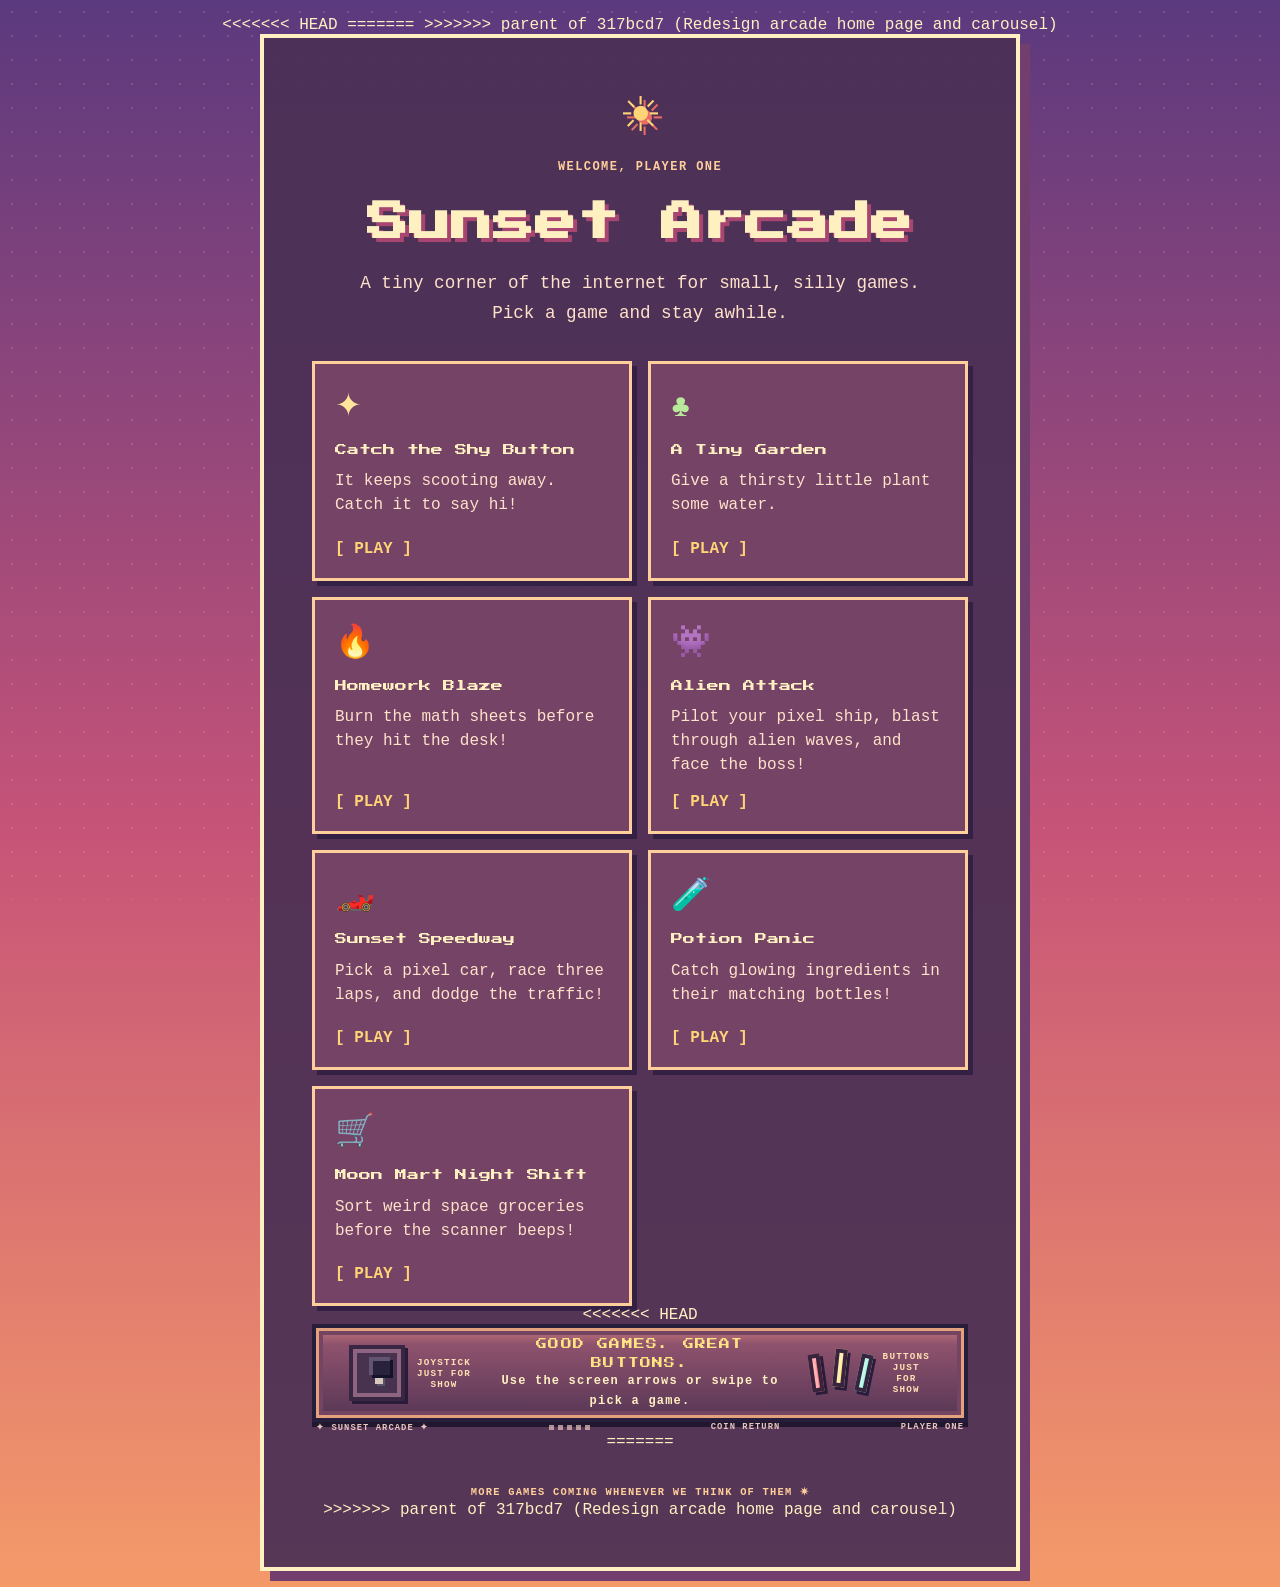
==== index.html @ 6f88d9f3 "Touch controls and rendering cleanup This update prevents overscroll and touch jitter on the space a" ====
<!doctype html>
<html lang="en">
<head>
  <meta charset="utf-8">
  <meta name="viewport" content="width=device-width, initial-scale=1">
  <title>Sunset Arcade</title>
  <link rel="icon" href="Pixel%20Star%20Gamer%20Icon.png" type="image/png">
  <link rel="stylesheet" href="arcade.css">
<<<<<<< HEAD
  <style>
    body.arcade-home { width:100%; height:100vh; height:100svh; min-height:0; overflow:hidden; display:grid; place-items:center; padding:max(6px,env(safe-area-inset-top)) max(6px,env(safe-area-inset-right)) max(6px,env(safe-area-inset-bottom)) max(6px,env(safe-area-inset-left)); background:radial-gradient(ellipse at 50% 0%,#775287 0%,#49305c 42%,#27213d 100%); }
    body.arcade-home:before { opacity:.11; background-size:18px 18px; }
    .arcade-cabinet { width:min(100%,1320px); height:100%; min-height:0; display:grid; grid-template-rows:auto minmax(0,1fr) auto; gap:clamp(8px,1.4vh,16px); padding:clamp(9px,1.5vw,18px); border:5px solid #ffcf9b; background:linear-gradient(145deg,#744264,#512e59 48%,#43254f); box-shadow:inset 0 0 0 4px #91516b,inset 0 0 0 8px #382248,0 0 0 4px #261c39,0 15px 40px #171329a8; }
    .machine-marquee { min-height:54px; display:grid; grid-template-columns:1fr auto 1fr; align-items:center; gap:10px; padding:4px clamp(8px,2vw,24px); border:3px solid #ffcf9b; background:linear-gradient(90deg,#382245,#533155 20%,#39264d 50%,#533155 80%,#382245); box-shadow:inset 0 0 0 3px #6a3b63; }
    .marquee-side { display:flex; align-items:center; gap:9px; color:#ffcf9b; font-size:clamp(.5rem,1vw,.7rem); font-weight:bold; letter-spacing:.12em; }
    .marquee-side:last-child { justify-content:flex-end; text-align:right; }
    .marquee-star { color:#ffe483; font-size:1.5rem; text-shadow:3px 3px #e96f78; }
    .marquee-title { margin:0; color:#fff0c2; font:clamp(.9rem,2.5vw,1.65rem)/1.4 "Press Start 2P","Courier New",monospace; text-shadow:4px 4px #b54f76; letter-spacing:.03em; }
    .marquee-title span { color:#ffe483; }
    .screen-housing { min-height:0; display:grid; grid-template-rows:auto minmax(0,1fr) auto; padding:clamp(7px,1.2vw,14px); border:6px solid #281d3a; background:#14172c; box-shadow:inset 0 0 0 3px #866079,inset 0 0 0 7px #f2c796,0 5px #21172f; }
    .screen-topline { min-height:27px; display:flex; align-items:center; justify-content:space-between; gap:8px; padding:0 clamp(8px,1.4vw,16px) 5px; color:#ffd884; font-size:clamp(.55rem,1vw,.72rem); font-weight:bold; letter-spacing:.14em; }
    .screen-status { display:flex; align-items:center; gap:8px; color:#9af3dc; }
    .status-light { width:9px; height:9px; background:#9af3dc; box-shadow:0 0 0 3px #9af3dc44; animation:status-blink .85s steps(2,end) infinite; }
    .screen-window { position:relative; min-height:0; overflow:hidden; border:4px solid #0a1124; background:#11182e; box-shadow:inset 0 0 0 2px #56627d,0 0 0 2px #080d1a; }
    .game-carousel { width:100%; height:100%; min-height:0; display:flex; overflow-x:auto; overflow-y:hidden; scrollbar-width:none; scroll-snap-type:x mandatory; overscroll-behavior-x:contain; touch-action:pan-x pan-y; }
    .game-carousel::-webkit-scrollbar { display:none; }
    .game-slide { flex:0 0 100%; min-width:0; height:100%; display:grid; grid-template-columns:minmax(0,1.05fr) minmax(250px,.9fr); align-items:center; gap:clamp(16px,3vw,42px); padding:clamp(16px,4vw,48px) clamp(46px,8vw,92px); scroll-snap-align:start; scroll-snap-stop:always; background:linear-gradient(145deg,var(--slide-bg-a),var(--slide-bg-b)); position:relative; isolation:isolate; }
    .game-slide:before { content:""; position:absolute; inset:0; z-index:-1; pointer-events:none; opacity:.16; background-image:linear-gradient(90deg,transparent 49%,#fff 50%,transparent 51%),linear-gradient(transparent 49%,#fff 50%,transparent 51%); background-size:32px 32px; }
    .game-preview { position:relative; width:100%; aspect-ratio:5/3; max-height:100%; overflow:hidden; border:4px solid #f8ebd4; background:#10162d; box-shadow:7px 7px #0d1024,0 0 0 4px #ffffff20; }
    .game-preview:after { content:""; position:absolute; inset:0; pointer-events:none; opacity:.16; background:repeating-linear-gradient(to bottom,transparent 0 3px,#090c19 3px 4px); }
    .preview-art { display:block; width:100%; height:100%; image-rendering:pixelated; shape-rendering:crispEdges; }
    .preview-tag { position:absolute; z-index:1; top:8px; left:8px; padding:5px 7px; border:2px solid #fff0c2; color:#fff0c2; background:#15182ae8; font-size:clamp(.48rem,.8vw,.62rem); font-weight:bold; letter-spacing:.12em; }
    .slide-info { min-width:0; text-align:left; color:#fff0c2; }
    .game-number { margin:0 0 .65rem; color:#bdf36f; font-size:clamp(.58rem,1vw,.75rem); font-weight:bold; letter-spacing:.16em; }
    .slide-info h2 { margin:.1rem 0 .8rem; color:#fff0c2; font:clamp(1.05rem,2.5vw,1.8rem)/1.55 "Press Start 2P","Courier New",monospace; text-shadow:3px 3px #25203e; }
    .slide-info p.description { max-width:36rem; margin:0 0 1.2rem; color:#f8deca; font-size:clamp(.94rem,1.45vw,1.15rem); line-height:1.65; }
    .start-link { min-width:190px; min-height:54px; display:inline-flex; align-items:center; justify-content:center; gap:14px; padding:.75rem 1rem; border:4px solid #fff0c2; color:#251c39; text-decoration:none; background:#ffe483; box-shadow:5px 5px #171329; font:bold 1rem "Courier New",monospace; letter-spacing:.1em; transition:transform .12s steps(2,end),background .12s steps(2,end); }
    .start-link:hover,.start-link:focus-visible { transform:translate(-2px,-2px); background:#c9f56a; outline:3px solid #fff; outline-offset:3px; }
    .start-link:active { transform:translate(2px,2px); box-shadow:1px 1px #171329; }
    .start-arrow { font-size:1.15rem; }
    .slide-hint { margin:.8rem 0 0!important; color:#e9c4bd!important; font-size:.69rem!important; font-weight:bold; letter-spacing:.12em; }
    .screen-arrow { position:absolute; z-index:3; top:50%; width:clamp(40px,4.5vw,54px); height:clamp(52px,7vw,68px); display:grid; place-items:center; padding:0; transform:translateY(-50%); border:3px solid #fff0c2; color:#251c39; background:#ffe483; box-shadow:4px 4px #171329; font:bold 1.1rem "Courier New",monospace; touch-action:manipulation; }
    .screen-arrow:hover { background:#c9f56a; }
    .screen-arrow:active { transform:translateY(calc(-50% + 2px)); box-shadow:1px 1px #171329; }
    .screen-arrow.previous { left:9px; }
    .screen-arrow.next { right:9px; }
    .screen-pager { min-height:36px; display:flex; align-items:center; justify-content:center; gap:clamp(9px,2vw,20px); padding-top:7px; color:#f6d49c; font-weight:bold; letter-spacing:.13em; }
    .page-count { min-width:66px; color:#c9f56a; font-size:.75rem; }
    .page-dots { display:flex; align-items:center; justify-content:center; gap:6px; }
    .page-dot { width:12px; height:12px; padding:0; border:2px solid #f6d49c; background:#40314e; box-shadow:2px 2px #0c1021; }
    .page-dot[aria-current="true"] { background:#ffe483; border-color:#fff; transform:scale(1.12); }
    .control-deck { min-height:88px; display:grid; grid-template-columns:minmax(120px,.8fr) minmax(0,2fr) minmax(120px,.8fr); align-items:center; gap:clamp(8px,2vw,24px); padding:7px clamp(12px,3vw,34px); border:4px solid #281d3a; background:linear-gradient(180deg,#c57778 0%,#8f526d 18%,#573756 100%); box-shadow:inset 0 0 0 3px #e3a17e,inset 0 0 0 7px #744463,0 5px #21172f; }
    .joystick-wrap,.action-wrap { min-width:0; display:flex; align-items:center; justify-content:center; gap:12px; color:#ffdfb3; font-size:.58rem; font-weight:bold; letter-spacing:.13em; }
    .joystick { position:relative; width:56px; height:56px; flex:0 0 auto; display:grid; place-items:center; border:4px solid #392643; background:#47334f; box-shadow:inset 0 0 0 4px #8f6481,3px 3px #291b39; }
    .joystick-shaft { position:absolute; bottom:13px; left:22px; width:8px; height:23px; background:#d7c8bf; box-shadow:2px 2px #5b5363; }
    .joystick-ball { position:absolute; top:8px; left:16px; width:21px; height:18px; background:#28223c; box-shadow:inset 4px 4px #635473,3px 3px #151329; }
    .decor-button { width:clamp(24px,3.4vw,38px); height:clamp(24px,3.4vw,38px); border:4px solid #38243f; box-shadow:inset 3px 3px #ffffff66,3px 3px #291b39; transform:rotate(-8deg); }
    .decor-button:nth-child(1) { background:#ff7e81; }
    .decor-button:nth-child(2) { background:#ffe483; transform:translateY(-5px) rotate(6deg); }
    .decor-button:nth-child(3) { background:#9af3dc; transform:rotate(12deg); }
    .control-caption { margin:0; color:#fff0c2; text-align:center; font-size:clamp(.58rem,1vw,.75rem); font-weight:bold; line-height:1.6; letter-spacing:.1em; }
    .control-caption strong { display:block; color:#ffe483; font:clamp(.52rem,1vw,.68rem)/1.7 "Press Start 2P","Courier New",monospace; }
    .machine-foot { display:flex; align-items:center; justify-content:space-between; gap:8px; padding:0 4px; color:#e9c4bd; font-size:.55rem; font-weight:bold; letter-spacing:.12em; }
    .speaker { display:flex; gap:4px; }
    .speaker i { width:5px; height:5px; background:#e9c4bd; opacity:.7; }
    @keyframes status-blink { 50% { opacity:.35; } }
    @media(max-width:700px) {
      body.arcade-home { padding:max(4px,env(safe-area-inset-top)) max(4px,env(safe-area-inset-right)) max(4px,env(safe-area-inset-bottom)) max(4px,env(safe-area-inset-left)); }
      .arcade-cabinet { gap:7px; padding:7px; border-width:4px; box-shadow:inset 0 0 0 3px #91516b,inset 0 0 0 6px #382248,0 0 0 3px #261c39; }
      .machine-marquee { min-height:46px; padding:3px 8px; gap:3px; border-width:2px; }
      .marquee-side { font-size:.48rem; gap:4px; letter-spacing:.06em; }
      .marquee-star { font-size:1.1rem; }
      .marquee-title { font-size:clamp(.72rem,3.2vw,1.1rem); }
      .screen-housing { padding:5px; border-width:4px; }
      .screen-topline { min-height:23px; padding:0 6px 4px; font-size:.5rem; letter-spacing:.08em; }
      .status-light { width:7px; height:7px; }
      .screen-window { border-width:3px; }
      .game-slide { grid-template-columns:minmax(0,1fr); grid-template-rows:minmax(0,1fr) auto; align-content:center; justify-items:center; gap:clamp(6px,1.4svh,12px); padding:10px clamp(38px,11vw,52px) 12px; }
      .game-preview { width:min(100%,540px); height:auto; max-height:34svh; aspect-ratio:5/3; }
      .preview-tag { top:5px; left:5px; padding:4px 5px; }
      .slide-info { width:min(100%,540px); text-align:center; }
      .game-number { margin:0 0 .35rem; font-size:.56rem; }
      .slide-info h2 { margin:.1rem 0 .35rem; font-size:clamp(.82rem,4.1vw,1.2rem); line-height:1.55; }
      .slide-info p.description { margin:0 auto .55rem; font-size:clamp(.78rem,2.7vw,.95rem); line-height:1.4; }
      .start-link { min-width:160px; min-height:44px; gap:10px; padding:.5rem .75rem; border-width:3px; font-size:.85rem; }
      .slide-hint { display:none; }
      .screen-arrow { width:36px; height:48px; border-width:2px; font-size:.95rem; }
      .screen-arrow.previous { left:4px; }
      .screen-arrow.next { right:4px; }
      .screen-pager { min-height:30px; gap:10px; padding-top:5px; }
      .page-count { min-width:54px; font-size:.66rem; }
      .page-dots { gap:4px; }
      .page-dot { width:9px; height:9px; border-width:1px; box-shadow:1px 1px #0c1021; }
      .control-deck { min-height:74px; grid-template-columns:70px minmax(0,1fr) 78px; gap:4px; padding:5px 7px; border-width:3px; box-shadow:inset 0 0 0 2px #e3a17e,inset 0 0 0 5px #744463,0 4px #21172f; }
      .joystick-wrap,.action-wrap { gap:4px; font-size:.43rem; letter-spacing:.04em; }
      .joystick { width:45px; height:45px; border-width:3px; box-shadow:inset 0 0 0 3px #8f6481,2px 2px #291b39; }
      .joystick-shaft { bottom:10px; left:17px; width:7px; height:19px; }
      .joystick-ball { top:6px; left:11px; width:19px; height:16px; }
      .decor-button { width:22px; height:22px; border-width:3px; box-shadow:inset 2px 2px #ffffff66,2px 2px #291b39; }
      .control-caption { font-size:.5rem; letter-spacing:.03em; }
      .control-caption strong { font-size:.48rem; letter-spacing:.03em; }
      .machine-foot { font-size:.44rem; }
      .speaker i { width:4px; height:4px; }
    }
    @media(max-width:380px) {
      .marquee-side { font-size:.4rem; }
      .machine-marquee { grid-template-columns:.75fr auto .75fr; }
      .game-slide { padding-right:35px; padding-left:35px; }
      .game-preview { max-height:31svh; }
      .control-deck { grid-template-columns:58px minmax(0,1fr) 63px; }
      .joystick-wrap,.action-wrap { font-size:.38rem; }
      .joystick { width:40px; height:40px; }
      .joystick-shaft { left:15px; bottom:8px; height:18px; }
      .joystick-ball { top:5px; left:9px; width:18px; height:15px; }
      .decor-button { width:18px; height:18px; }
      .machine-foot { font-size:.4rem; }
    }
    @media(max-height:650px) and (max-width:700px) {
      .arcade-cabinet { gap:5px; }
      .machine-marquee { min-height:38px; }
      .control-deck { min-height:60px; }
      .joystick { width:36px; height:36px; }
      .joystick-shaft { left:13px; bottom:7px; height:16px; }
      .joystick-ball { top:4px; left:8px; width:16px; height:14px; }
      .game-preview { max-height:27svh; }
      .slide-info p.description { font-size:.75rem; }
      .start-link { min-height:38px; }
      .machine-foot { font-size:.38rem; }
    }
    @media(prefers-reduced-motion:reduce) {
      .status-light { animation:none; }
      .game-carousel { scroll-behavior:auto!important; }
      .start-link { transition:none; }
    }

    /* Full upright cabinet: marquee, recessed screen, broad control deck, and coin return. */
    body.arcade-home .arcade-cabinet { position:relative; isolation:isolate; width:min(100%,1120px,calc(100svh * .96)); grid-template-rows:auto minmax(0,1fr) auto auto; gap:clamp(7px,1.15vh,13px); padding:clamp(10px,1.5vw,18px) clamp(14px,2.2vw,26px) 9px; border:9px solid #30203e; border-radius:22px 22px 8px 8px; background:linear-gradient(90deg,#63395c 0%,#81506b 8%,#613c60 17%,#563354 50%,#613c60 83%,#81506b 92%,#63395c 100%); box-shadow:inset 0 0 0 4px #bd7c82,inset 0 0 0 8px #59304f,12px 0 0 #2a1d3a,20px 16px 34px #171329b8; }
    body.arcade-home .machine-marquee { position:relative; width:calc(100% - clamp(24px,6vw,76px)); justify-self:center; min-height:clamp(68px,9svh,96px); padding:6px clamp(12px,2.5vw,32px); border:6px solid #34213e; border-radius:8px 8px 2px 2px; background:linear-gradient(90deg,#301e42,#763a67 16%,#a74c77 50%,#763a67 84%,#301e42); box-shadow:inset 0 0 0 4px #e5a084,inset 0 -8px 0 #633251,0 9px 0 #291a39,0 12px 0 #d09280; }
    body.arcade-home .machine-marquee:before,body.arcade-home .machine-marquee:after { content:""; position:absolute; top:50%; width:9px; height:9px; transform:translateY(-50%); border:2px solid #fff0c2; background:#9af3dc; box-shadow:0 0 0 4px #9af3dc38,0 0 12px #9af3dc; }
    body.arcade-home .machine-marquee:before { left:12px; }
    body.arcade-home .machine-marquee:after { right:12px; background:#ffe483; box-shadow:0 0 0 4px #ffe48338,0 0 12px #ffe483; }
    body.arcade-home .marquee-title { font-size:clamp(1rem,2.7vw,1.8rem); text-shadow:4px 4px #462747,0 0 14px #ffc57c55; }
    body.arcade-home .screen-housing { position:relative; margin:0 clamp(8px,1.6vw,18px); padding:clamp(8px,1.4vw,16px); border:10px solid #281d37; border-radius:20px 20px 13px 13px; background:linear-gradient(90deg,#47314f,#171a30 13%,#11162a 50%,#171a30 87%,#47314f); box-shadow:inset 0 0 0 3px #bb7b85,inset 0 0 0 7px #48304f,inset 0 0 24px #090d1b,0 7px 0 #291b39; }
    body.arcade-home .screen-housing:before,body.arcade-home .screen-housing:after { content:""; position:absolute; z-index:4; top:78px; bottom:76px; width:7px; pointer-events:none; background:repeating-linear-gradient(to bottom,#d18c8c 0 12px,#512d50 12px 23px); opacity:.8; }
    body.arcade-home .screen-housing:before { left:4px; }
    body.arcade-home .screen-housing:after { right:4px; }
    body.arcade-home .screen-window { border:8px solid #0a1022; border-radius:18px 18px 10px 10px; background:#10152b; box-shadow:inset 0 0 0 2px #73809a,inset 0 0 24px #070b17,0 0 0 2px #070b17; }
    body.arcade-home .screen-topline { min-height:21px; padding-inline:clamp(9px,1.6vw,18px); color:#ffe483; font-size:clamp(.45rem,.78vw,.58rem); letter-spacing:.09em; }
    body.arcade-home .game-slide { position:relative; display:block; padding:0; background:linear-gradient(145deg,var(--slide-bg-a),var(--slide-bg-b)); }
    body.arcade-home .game-preview { position:absolute; inset:0; width:100%; height:100%; max-height:none; aspect-ratio:auto; border:0; box-shadow:none; background:linear-gradient(145deg,var(--slide-bg-a),var(--slide-bg-b)); }
    body.arcade-home .preview-art { width:100%; height:100%; }
    body.arcade-home .preview-tag { top:10px; left:10px; padding:4px 6px; border-width:2px; font-size:clamp(.42rem,.7vw,.55rem); box-shadow:3px 3px #0d1024; }
    body.arcade-home .game-preview:after { opacity:.12; background:repeating-linear-gradient(to bottom,transparent 0 3px,#090c19 3px 4px),linear-gradient(180deg,#05081922 0%,transparent 30%,transparent 62%,#05081922 100%); }
    body.arcade-home .slide-info { position:absolute; z-index:2; left:50%; bottom:clamp(9px,1.8vh,18px); width:min(52%,480px); padding:7px 11px; transform:translateX(-50%); border:3px solid #fff0c2; outline:2px solid #151329a8; color:#fff0c2; text-align:center; background:#17182cd9; box-shadow:3px 3px #080d1dd9,inset 0 0 0 2px #5c4661; }
    body.arcade-home .game-number { margin-bottom:.1rem; font-size:clamp(.46rem,.68vw,.56rem); }
    body.arcade-home .slide-info h2 { margin:.05rem 0 .2rem; font-size:clamp(.82rem,1.55vw,1.15rem); line-height:1.3; }
    body.arcade-home .slide-info p.description { margin:0 auto .3rem; font-size:clamp(.68rem,.85vw,.82rem); line-height:1.25; }
    body.arcade-home .slide-hint { display:none!important; }
    body.arcade-home .start-link { min-width:132px; min-height:40px; gap:7px; padding:.35rem .6rem; border-width:3px; font-size:.8rem; }
    body.arcade-home .screen-arrow { width:clamp(38px,4vw,48px); height:clamp(50px,6vw,62px); border:3px solid #fff0c2; color:#271c39; background:linear-gradient(135deg,#ffe483,#ffb46c); box-shadow:4px 4px #111329,0 0 0 2px #271c39; }
    body.arcade-home .screen-arrow.previous { left:clamp(7px,1.2vw,16px); }
    body.arcade-home .screen-arrow.next { right:clamp(7px,1.2vw,16px); }
    body.arcade-home .screen-arrow:hover { background:#c9f56a; }
    body.arcade-home .control-deck { position:relative; width:calc(100% + clamp(14px,3vw,38px)); justify-self:center; min-height:clamp(118px,15svh,158px); margin:0; padding:18px clamp(18px,4vw,48px) 14px; clip-path:polygon(2% 0,98% 0,100% 100%,0 100%); border:0; background:linear-gradient(180deg,#d09483 0 9%,#754663 10% 18%,#573653 19% 100%); box-shadow:none; }
    body.arcade-home .control-deck:before { content:""; position:absolute; top:0; left:5%; right:5%; height:9px; border:3px solid #38233f; background:linear-gradient(90deg,#ff7e81,#ffe483,#9af3dc,#ff7e81); box-shadow:0 4px 0 #291b39; }
    body.arcade-home .joystick-wrap,body.arcade-home .action-wrap { gap:clamp(8px,1.5vw,18px); color:#ffe2c2; font-size:clamp(.48rem,.7vw,.62rem); }
    body.arcade-home .joystick { width:clamp(64px,7vw,84px); height:clamp(64px,7vw,84px); border:5px solid #2d2039; border-radius:50%; background:#4c3653; box-shadow:inset 0 0 0 5px #9a6b83,4px 5px 0 #271a35; }
    body.arcade-home .joystick-shaft { bottom:17px; left:calc(50% - 5px); width:11px; height:31px; background:#d8c9ce; box-shadow:3px 2px #605165; transform:rotate(-9deg); transform-origin:bottom center; }
    body.arcade-home .joystick-ball { top:12px; left:calc(50% - 13px); width:27px; height:25px; border-radius:50%; background:#e95270; box-shadow:inset 5px 5px #ff9b9c,3px 4px #762d58; }
    body.arcade-home .decor-button { width:clamp(34px,4vw,52px); height:clamp(34px,4vw,52px); border:5px solid #35223e; border-radius:50%; box-shadow:inset 5px 5px #ffffff75,inset -4px -5px #301e4477,4px 5px #291b39; }
    body.arcade-home .decor-button:nth-child(2) { transform:translateY(-9px) rotate(6deg); }
    body.arcade-home .control-caption { line-height:1.8; }
    body.arcade-home .machine-foot { width:calc(100% - clamp(54px,12vw,130px)); justify-self:center; min-height:clamp(34px,5.5svh,52px); padding:5px clamp(12px,2vw,24px); border:4px solid #2a1c39; color:#f4c8ac; background:linear-gradient(180deg,#593653,#382541); box-shadow:inset 0 0 0 3px #81516b,0 5px 0 #281b37; }
    body.arcade-home .coin-return { display:flex; align-items:center; gap:8px; color:#ffe483; }
    body.arcade-home .coin-slot { width:29px; height:8px; border:2px solid #b18393; background:#151329; box-shadow:inset 0 2px #080c1a; }
    body.arcade-home .speaker { gap:5px; padding:4px 8px; border:2px solid #35223e; background:#281d37; box-shadow:inset 0 0 0 2px #53324e; }
    body.arcade-home .speaker i { width:4px; height:11px; background:#d18c8c; box-shadow:1px 1px #171329; }

    @media(max-width:700px) {
      body.arcade-home .arcade-cabinet { width:100%; padding:7px 6px 6px; border-width:5px; border-radius:17px 17px 6px 6px; gap:6px; }
      body.arcade-home .machine-marquee { width:calc(100% - 22px); min-height:clamp(49px,7svh,66px); padding:3px 12px; border-width:4px; }
      body.arcade-home .machine-marquee:before { left:7px; }
      body.arcade-home .machine-marquee:after { right:7px; }
      body.arcade-home .marquee-title { font-size:clamp(.76rem,3.3vw,1.15rem); text-shadow:3px 3px #462747; }
      body.arcade-home .marquee-side { font-size:.46rem; }
      body.arcade-home .screen-housing { margin:0 2px; padding:5px; border-width:6px; border-radius:14px; }
      body.arcade-home .screen-housing:before,body.arcade-home .screen-housing:after { top:58px; bottom:58px; width:4px; }
      body.arcade-home .screen-window { border-width:4px; border-radius:11px; }
      body.arcade-home .screen-topline { min-height:18px; padding-inline:7px; font-size:.43rem; }
      body.arcade-home .game-slide { display:grid; grid-template-columns:minmax(0,1fr); grid-template-rows:minmax(0,1fr) auto; align-content:stretch; justify-items:center; align-items:center; gap:7px; padding:8px 34px 10px; }
      body.arcade-home .game-preview { position:relative; inset:auto; width:100%; height:auto; max-height:37svh; aspect-ratio:5/3; border:4px solid #f8ebd4; box-shadow:5px 5px #0d1024,0 0 0 3px #ffffff20; }
      body.arcade-home .preview-tag { top:5px; left:5px; padding:4px 6px; border-width:2px; font-size:.48rem; }
      body.arcade-home .game-preview:after { opacity:.13; }
      body.arcade-home .slide-info { position:relative; left:auto; bottom:auto; width:100%; max-width:540px; margin:0; padding:6px 9px; transform:none; border-width:2px; outline:0; box-shadow:3px 3px #080d1dd9,inset 0 0 0 1px #5c4661; }
      body.arcade-home .game-number { margin-bottom:.12rem; font-size:.46rem; }
      body.arcade-home .slide-info h2 { margin:.05rem 0 .15rem; font-size:clamp(.76rem,3.6vw,1rem); line-height:1.25; }
      body.arcade-home .slide-info p.description { margin:0 auto .25rem; font-size:clamp(.68rem,2.4vw,.82rem); line-height:1.2; }
      body.arcade-home .start-link { min-width:135px; min-height:40px; padding:.32rem .6rem; border-width:2px; font-size:.78rem; }
      body.arcade-home .slide-hint { display:none; }
      body.arcade-home .screen-arrow { top:36%; width:34px; height:45px; border-width:2px; font-size:.8rem; box-shadow:3px 3px #111329,0 0 0 2px #271c39; }
      body.arcade-home .screen-arrow.previous { left:3px; }
      body.arcade-home .screen-arrow.next { right:3px; }
      body.arcade-home .screen-pager { min-height:26px; padding-top:4px; }
      body.arcade-home .control-deck { width:calc(100% + 8px); min-height:clamp(83px,11svh,102px); margin:0; padding:13px 17px 8px; grid-template-columns:70px minmax(0,1fr) 82px; gap:4px; }
      body.arcade-home .joystick-wrap,body.arcade-home .action-wrap { gap:5px; font-size:.41rem; letter-spacing:.04em; }
      body.arcade-home .joystick { width:47px; height:47px; border-width:3px; box-shadow:inset 0 0 0 3px #9a6b83,3px 3px 0 #271a35; }
      body.arcade-home .joystick-shaft { bottom:11px; width:8px; height:22px; }
      body.arcade-home .joystick-ball { top:7px; left:calc(50% - 10px); width:20px; height:19px; box-shadow:inset 4px 4px #ff9b9c,2px 3px #762d58; }
      body.arcade-home .decor-button { width:23px; height:23px; border-width:3px; box-shadow:inset 3px 3px #ffffff75,inset -2px -3px #301e4477,2px 3px #291b39; }
      body.arcade-home .decor-button:nth-child(2) { transform:translateY(-5px) rotate(6deg); }
      body.arcade-home .control-caption { font-size:.48rem; letter-spacing:.02em; }
      body.arcade-home .control-caption strong { font-size:.45rem; letter-spacing:0; }
      body.arcade-home .machine-foot { width:calc(100% - 24px); min-height:25px; padding:3px 7px; border-width:3px; font-size:.4rem; }
      body.arcade-home .coin-return { gap:4px; }
      body.arcade-home .coin-slot { width:19px; height:6px; border-width:1px; }
      body.arcade-home .speaker { display:none; }
    }
    @media(max-width:380px) {
      body.arcade-home .machine-marquee { grid-template-columns:.75fr auto .75fr; }
      body.arcade-home .marquee-side { font-size:.39rem; }
      body.arcade-home .game-slide { padding-right:30px; padding-left:30px; }
      body.arcade-home .game-preview { max-height:31svh; }
      body.arcade-home .control-deck { grid-template-columns:58px minmax(0,1fr) 66px; padding-right:10px; padding-left:10px; }
      body.arcade-home .joystick-wrap,body.arcade-home .action-wrap { font-size:.37rem; }
      body.arcade-home .decor-button { width:19px; height:19px; }
    }
    @media(max-height:650px) and (max-width:700px) {
      body.arcade-home .machine-marquee { min-height:42px; }
      body.arcade-home .control-deck { min-height:68px; }
      body.arcade-home .game-preview { max-height:27svh; }
      body.arcade-home .slide-info { padding:7px 10px; }
      body.arcade-home .slide-info p.description { font-size:.72rem; }
      body.arcade-home .start-link { min-height:36px; }
    }
  </style>
=======
>>>>>>> parent of 317bcd7 (Redesign arcade home page and carousel)
</head>
<body>
  <main class="home-panel">
    <div class="pixel-sun" aria-hidden="true">☀</div>
    <p class="eyebrow">WELCOME, PLAYER ONE</p>
    <h1>Sunset Arcade</h1>
    <p class="intro">A tiny corner of the internet for small, silly games.<br>Pick a game and stay awhile.</p>

    <section class="game-grid" aria-label="Choose a game">
      <a class="game-card" href="games/shy-button.html">
        <span class="card-icon" aria-hidden="true">✦</span>
        <span class="card-title">Catch the Shy Button</span>
        <span class="card-copy">It keeps scooting away. Catch it to say hi!</span>
        <span class="play-link">[ PLAY ]</span>
      </a>
      <a class="game-card" href="games/tiny-garden.html">
        <span class="card-icon sprout" aria-hidden="true">♣</span>
        <span class="card-title">A Tiny Garden</span>
        <span class="card-copy">Give a thirsty little plant some water.</span>
        <span class="play-link">[ PLAY ]</span>
      </a>
      <a class="game-card" href="games/homework-blaze.html">
        <span class="card-icon" aria-hidden="true">🔥</span>
        <span class="card-title">Homework Blaze</span>
        <span class="card-copy">Burn the math sheets before they hit the desk!</span>
        <span class="play-link">[ PLAY ]</span>
      </a>
      <a class="game-card" href="games/alien-attack.html">
        <span class="card-icon" aria-hidden="true">👾</span>
        <span class="card-title">Alien Attack</span>
        <span class="card-copy">Pilot your pixel ship, blast through alien waves, and face the boss!</span>
        <span class="play-link">[ PLAY ]</span>
      </a>
      <a class="game-card" href="games/sunset-speedway.html">
        <span class="card-icon" aria-hidden="true">🏎️</span>
        <span class="card-title">Sunset Speedway</span>
        <span class="card-copy">Pick a pixel car, race three laps, and dodge the traffic!</span>
        <span class="play-link">[ PLAY ]</span>
      </a>
      <a class="game-card" href="games/potion-panic.html">
        <span class="card-icon" aria-hidden="true">🧪</span>
        <span class="card-title">Potion Panic</span>
        <span class="card-copy">Catch glowing ingredients in their matching bottles!</span>
        <span class="play-link">[ PLAY ]</span>
      </a>
      <a class="game-card" href="games/moon-mart.html">
        <span class="card-icon" aria-hidden="true">🛒</span>
        <span class="card-title">Moon Mart Night Shift</span>
        <span class="card-copy">Sort weird space groceries before the scanner beeps!</span>
        <span class="play-link">[ PLAY ]</span>
      </a>
    </section>
<<<<<<< HEAD

    <footer class="control-deck" aria-label="Decorative arcade control panel">
      <div class="joystick-wrap" aria-hidden="true"><div class="joystick"><i class="joystick-shaft"></i><b class="joystick-ball"></b></div><span>JOYSTICK<br>JUST FOR SHOW</span></div>
      <p class="control-caption"><strong>GOOD GAMES. GREAT BUTTONS.</strong><span>Use the screen arrows or swipe to pick a game.</span></p>
      <div class="action-wrap" aria-hidden="true"><div class="decor-button"></div><div class="decor-button"></div><div class="decor-button"></div><span>BUTTONS<br>JUST FOR SHOW</span></div>
    </footer>
    <div class="machine-foot" aria-hidden="true"><span>✦ SUNSET ARCADE ✦</span><span class="speaker"><i></i><i></i><i></i><i></i><i></i></span><span class="coin-return"><i class="coin-slot"></i> COIN RETURN</span><span>PLAYER ONE</span></div>
=======
    <p class="footer-note">MORE GAMES COMING WHENEVER WE THINK OF THEM ✷</p>
>>>>>>> parent of 317bcd7 (Redesign arcade home page and carousel)
  </main>
</body>
</html>
---- arcade.css ----
@import url('https://fonts.googleapis.com/css2?family=Press+Start+2P&display=swap');
:root{color-scheme:dark;--plum:#512c5d;--deep:#332044;--rose:#d45b78;--peach:#ffa66e;--cream:#fff0c2;--pale:#ffe2ca}*{box-sizing:border-box}body{min-height:100vh;min-height:100svh;margin:0;padding:max(1rem,env(safe-area-inset-top)) max(1rem,env(safe-area-inset-right)) max(1rem,env(safe-area-inset-bottom)) max(1rem,env(safe-area-inset-left));display:grid;place-items:center;color:var(--cream);text-align:center;font-family:"Courier New",monospace;background:linear-gradient(180deg,#5b397e 0%,#c65378 52%,#f49a69 100%);image-rendering:pixelated;cursor:url("data:image/svg+xml,%3Csvg xmlns='http://www.w3.org/2000/svg' width='32' height='32' viewBox='0 0 16 16'%3E%3Cpath fill='%23ffe7a3' d='M7 0h2v5h5v2h2v2h-2v2h-2v2h-2v3H6v-3H4v-2H2V9H0V7h2V5h3V3h2z'/%3E%3Cpath fill='%23ef776e' d='M7 3h2v4h4v2H9v4H7V9H4V7h3z'/%3E%3C/svg%3E") 8 8,auto}body:before{content:"";position:fixed;inset:0;pointer-events:none;opacity:.15;background-image:radial-gradient(#fff0c2 1px,transparent 1px);background-size:24px 24px}main{position:relative;width:min(100%,760px);min-width:0;padding:clamp(1.2rem,5vw,3rem);border:4px solid var(--cream);background:#4b3155ef;box-shadow:10px 10px #713e6d}.pixel-sun{color:#ffd477;font-size:3rem;text-shadow:4px 4px #e86c65}.eyebrow,.footer-note{color:#ffcf9b;font-size:.75rem;font-weight:bold;letter-spacing:.12em;line-height:1.8}h1{margin:.5rem 0 1rem;font-family:"Press Start 2P","Courier New",monospace;font-size:clamp(1.5rem,6vw,2.6rem);line-height:1.5;text-shadow:4px 4px #a84671}.intro{margin:0 auto 2rem;color:var(--pale);font-size:1.1rem;line-height:1.7}.game-grid{display:grid;grid-template-columns:repeat(2,minmax(0,1fr));gap:1rem;text-align:left}.game-card{min-height:220px;display:flex;flex-direction:column;padding:1.25rem;border:3px solid #ffcf9b;color:var(--cream);text-decoration:none;background:#754366;box-shadow:5px 5px var(--deep);transition:transform .15s steps(2,end)}.game-card:hover,.game-card:focus-visible{transform:translate(-3px,-3px);background:#91506c;outline:3px solid white}.card-icon{color:#ffe59b;font-size:2rem;line-height:1.5}.sprout{color:#b8e99a}.card-title{margin:.5rem 0;font-family:"Press Start 2P","Courier New",monospace;font-size:.75rem;line-height:1.8}.card-copy{color:var(--pale);font-size:1rem;line-height:1.5}.play-link{margin-top:auto;padding-top:1rem;color:#ffd477;font-weight:bold}.footer-note{margin:2rem 0 0;font-size:.65rem}.game-page{width:min(100%,650px)}.game-page>*{max-width:100%}.back-link{display:inline-flex;align-items:center;min-height:44px;margin-bottom:1rem;color:#ffd477;font-weight:bold;text-decoration:none}.back-link:hover,.back-link:focus-visible{color:white;text-decoration:underline}.game-description{color:var(--pale);font-size:1.05rem;line-height:1.6}#play-area{position:relative;width:min(100%,560px);height:230px;margin:2rem auto 0;overflow:hidden;border:4px solid var(--cream);background:linear-gradient(180deg,#f8b16b 0%,#e97873 52%,#b7597c 53%);box-shadow:7px 7px #332044}#shy-button{position:absolute;left:50%;top:50%;transform:translate(-50%,-50%);min-height:48px;padding:.8rem 1rem;border:4px solid var(--cream);color:white;background:#d94f68;box-shadow:5px 5px #823d68;font:bold .9rem "Courier New",monospace;cursor:pointer;touch-action:manipulation;transition:left .16s steps(3,end),top .16s steps(3,end)}#message{min-height:2.5em;margin:1.5rem 0 0;color:var(--cream);font-weight:bold;line-height:1.6}.garden-scene{position:relative;height:clamp(230px,70vw,270px);display:grid;place-items:end center;margin:2rem auto 1.5rem;overflow:hidden;border:4px solid var(--cream);background:linear-gradient(#f8b16b 0 58%,#e97873 58% 76%,#80506a 76%);box-shadow:7px 7px #332044}.garden-scene:before{content:"☀";position:absolute;top:1rem;right:1.5rem;color:#ffe291;font-size:2rem;text-shadow:3px 3px #df6b68}.garden-ground{position:relative;z-index:1;width:100%;height:58px;background:repeating-linear-gradient(90deg,#75516b 0 24px,#805b70 24px 48px);border-top:5px solid #bd776e}.plant-sprite{position:absolute;z-index:2;bottom:43px;left:50%;width:clamp(140px,46vw,180px);height:auto;aspect-ratio:8/9;transform:translateX(-50%);image-rendering:pixelated;transition:transform .2s steps(3,end)}.plant-sprite.growing{transform:translateX(-50%) translateY(-4px) scale(1.04)}.plant-sprite .growth{display:none}.plant-sprite[data-stage="0"] .growth-0,.plant-sprite[data-stage="1"] .growth-1,.plant-sprite[data-stage="2"] .growth-2,.plant-sprite[data-stage="3"] .growth-3,.plant-sprite[data-stage="4"] .growth-4,.plant-sprite[data-stage="5"] .growth-5{display:inline}.water-button{min-height:48px;max-width:100%;padding:.8rem 1.2rem;border:4px solid var(--cream);color:#482b50;background:#9fe0dc;box-shadow:5px 5px #514175;font:bold 1rem "Courier New",monospace;cursor:pointer;touch-action:manipulation}.water-button:hover{transform:translateY(-2px)}.water-button:active{transform:translateY(3px);box-shadow:2px 2px #514175}button,a{-webkit-tap-highlight-color:transparent}button:focus-visible,a:focus-visible{outline:3px solid white;outline-offset:4px}
@media(hover:none),(pointer:coarse){body{cursor:auto}.game-card:hover,.game-card:focus-visible{transform:none}}
@media(max-width:560px){body{place-items:start center;padding:max(.8rem,env(safe-area-inset-top)) max(.7rem,env(safe-area-inset-right)) max(1rem,env(safe-area-inset-bottom)) max(.7rem,env(safe-area-inset-left))}.game-grid{grid-template-columns:1fr}.game-card{min-height:160px;padding:1rem}main{padding:1.1rem .9rem;box-shadow:6px 6px #713e6d}.pixel-sun{font-size:2.4rem}h1{font-size:clamp(1.15rem,7vw,1.7rem);overflow-wrap:anywhere}.intro,.game-description{font-size:1rem}#play-area{height:clamp(210px,65vw,260px)}.garden-scene{margin-top:1.5rem}.plant-sprite{bottom:38px}}
@media(max-width:360px){.game-hud{gap:.35rem!important}.game-hud span{padding:.4rem!important}}
@media(prefers-reduced-motion:reduce){*,*:before,*:after{transition-duration:.01ms!important}}

@media (hover:hover) and (pointer:fine){
  a,button,[role="button"],#shy-button,.game-card,.water-button,.space-start,.space-control{cursor:url("data:image/svg+xml,%3Csvg xmlns='http://www.w3.org/2000/svg' width='32' height='32' viewBox='0 0 16 16' shape-rendering='crispEdges'%3E%3Cpath fill='%23342247' d='M7 0h3v1h1v6h1V6h2v1h1v1h1v5h-1v2h-2v1H5v-1H3v-2H2v-3H1V8h1V6h3v2h2z'/%3E%3Cpath fill='%23fff0c2' d='M7 1h2v9h1V8h2v2h1V8h1v5h-1v1H5v-1H4v-2H3V9h1V7h1v4h2z'/%3E%3Cpath fill='%23ef776e' d='M8 2h1v6H8zM4 9h1v2H4zM6 12h6v1H6z'/%3E%3C/svg%3E") 16 1,pointer!important}
}
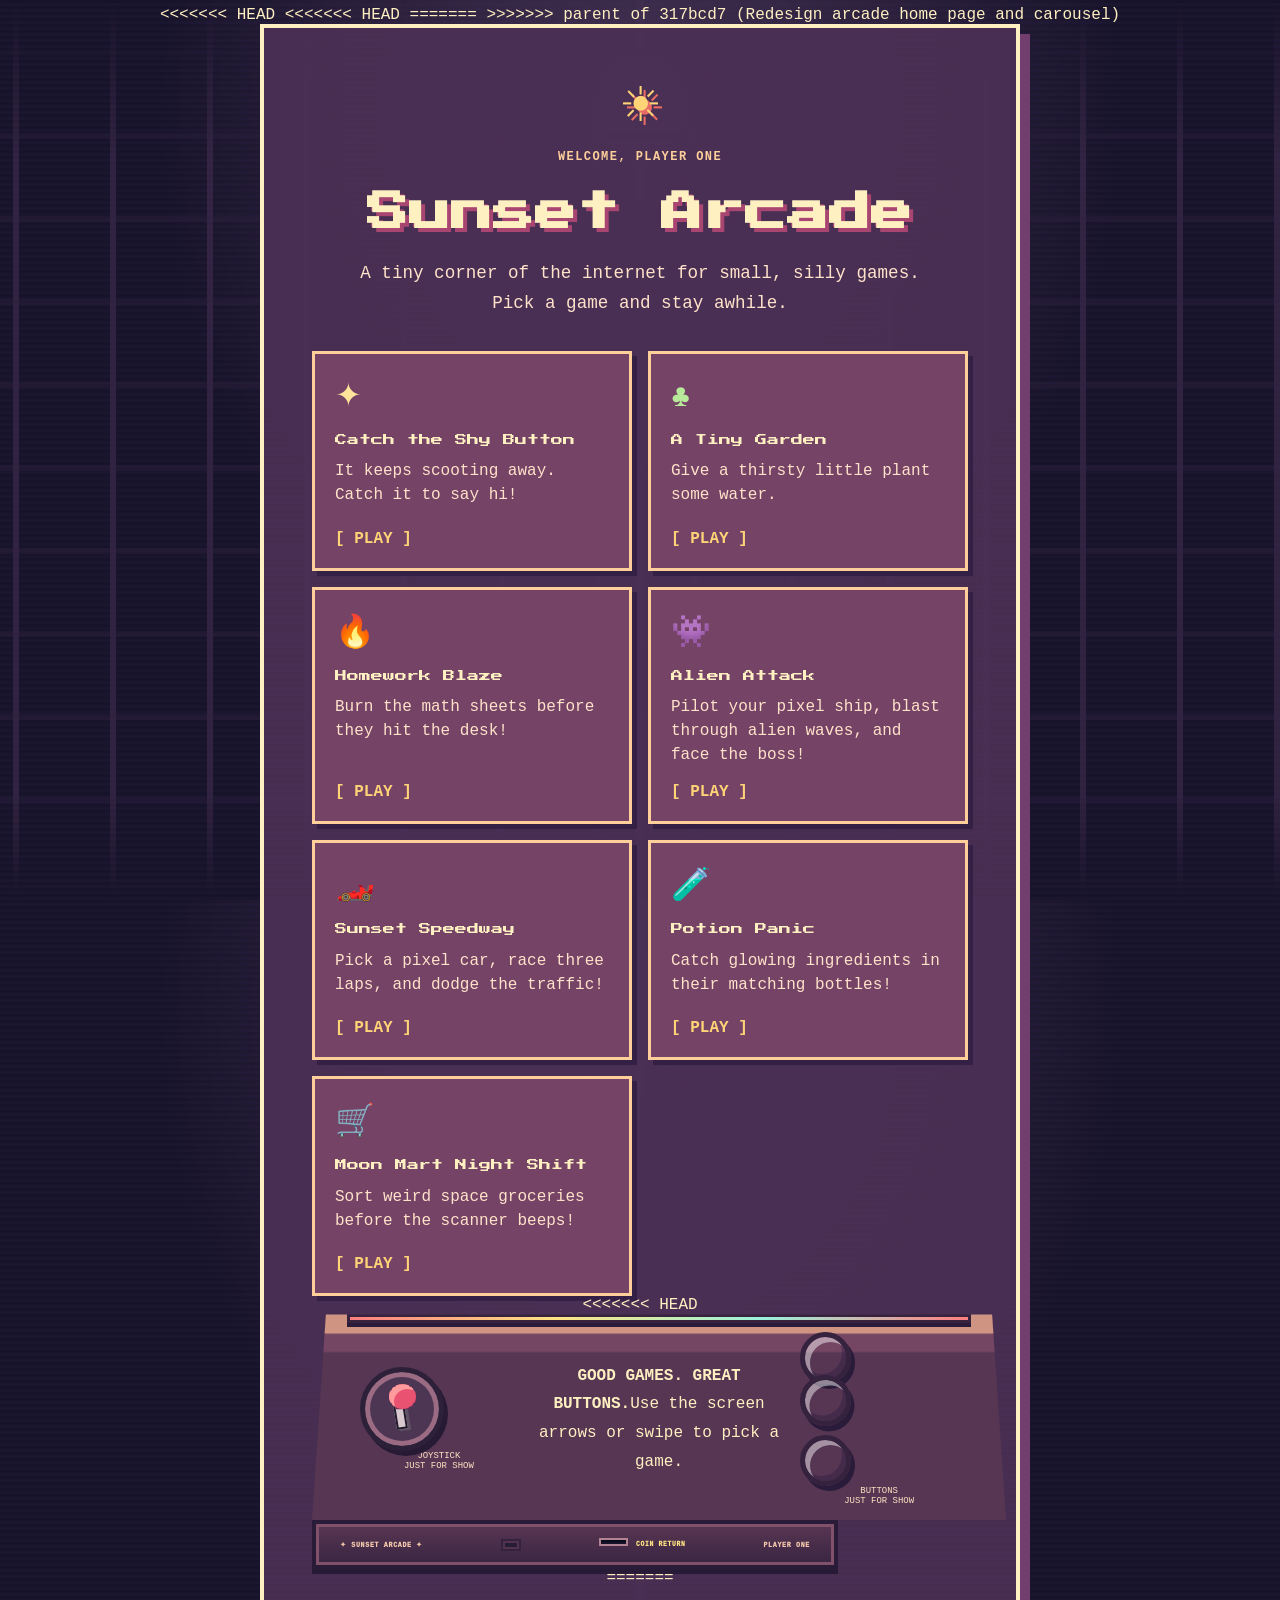
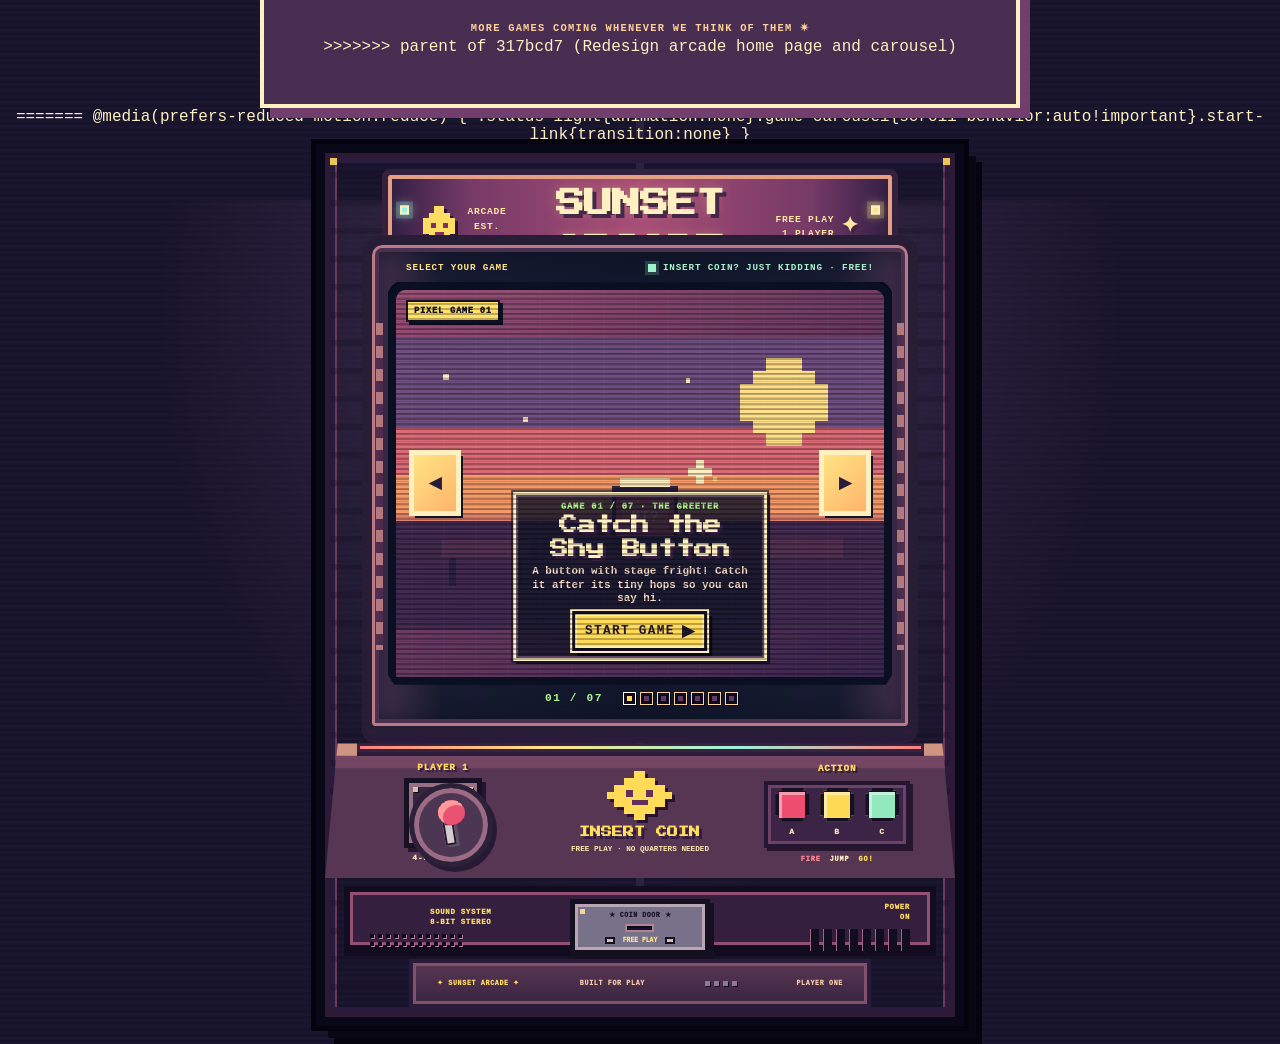
==== commit d8cec9d6: "Update index.html" ====
--- a/index.html
+++ b/index.html
@@ -1,6 +1,8 @@
 <!doctype html>
 <html lang="en">
+
 <head>
+<<<<<<< HEAD
   <meta charset="utf-8">
   <meta name="viewport" content="width=device-width, initial-scale=1">
   <title>Sunset Arcade</title>
@@ -23,115 +25,270 @@
     .status-light { width:9px; height:9px; background:#9af3dc; box-shadow:0 0 0 3px #9af3dc44; animation:status-blink .85s steps(2,end) infinite; }
     .screen-window { position:relative; min-height:0; overflow:hidden; border:4px solid #0a1124; background:#11182e; box-shadow:inset 0 0 0 2px #56627d,0 0 0 2px #080d1a; }
     .game-carousel { width:100%; height:100%; min-height:0; display:flex; overflow-x:auto; overflow-y:hidden; scrollbar-width:none; scroll-snap-type:x mandatory; overscroll-behavior-x:contain; touch-action:pan-x pan-y; }
+=======
+    <meta charset="utf-8">
+    <meta name="viewport" content="width=device-width, initial-scale=1, viewport-fit=cover">
+    <meta name="theme-color" content="#442451">
+
+    <title>Sunset Arcade</title>
+
+    <link rel="icon" href="Pixel%20Star%20Gamer%20Icon.png" type="image/png">
+    <link rel="stylesheet" href="arcade.css">
+
+<style>
+    :root {
+        color-scheme: dark;
+        --ink: #100d22;
+        --ink-2: #211834;
+        --cabinet: #4b2b5d;
+        --cabinet-mid: #71345f;
+        --cabinet-hi: #a94970;
+        --cream: #fff0bf;
+        --gold: #ffd85b;
+        --mint: #9ef4cb;
+        --pink: #fb6b86;
+        --blue: #52b9e8;
+        --pixel: 6px;
+    }
+    *, *::before, *::after { box-sizing: border-box; }
+    html, body { width:100%; height:100%; margin:0; }
+    body.arcade-home {
+        min-height:100svh; height:100svh; overflow:hidden;
+        display:grid; place-items:center;
+        padding: max(6px,env(safe-area-inset-top)) max(6px,env(safe-area-inset-right)) max(6px,env(safe-area-inset-bottom)) max(6px,env(safe-area-inset-left));
+        color:var(--cream); background:#151229;
+        background-image:
+            radial-gradient(ellipse at 50% 12%, #433052 0%, transparent 53%),
+            linear-gradient(90deg, transparent 0 49.7%, #2d2140 49.7% 50.3%, transparent 50.3%),
+            repeating-linear-gradient(0deg, #1b1630 0 3px, #17132a 3px 6px);
+        font-family: "Courier New", monospace;
+    }
+    body.arcade-home::before {
+        content:""; position:fixed; inset:0; pointer-events:none; opacity:.55;
+        background-image:
+            linear-gradient(90deg, transparent 0 13px, #463054 13px 19px, transparent 19px 100%),
+            linear-gradient(0deg, transparent 0 27px, #2a203d 27px 33px, transparent 33px 100%);
+        background-size:97px 83px; image-rendering:pixelated;
+        mask-image:linear-gradient(to bottom, transparent, #000 18%, #000 88%, transparent);
+    }
+    .arcade-cabinet {
+        isolation:isolate; position:relative;
+        width:min(96vw, 72svh, 760px); height:98svh; max-height:1200px; min-height:0;
+        display:grid; grid-template-rows:minmax(58px,.115fr) minmax(0,1fr) auto minmax(65px,.105fr) auto;
+        gap:clamp(5px,.85vh,9px); padding:clamp(10px,1.8vh,18px) clamp(12px,2vw,19px) 9px;
+        overflow:hidden; border:9px solid #090819; border-radius:0;
+        background:
+            repeating-linear-gradient(90deg, #482850 0 7px, #512c5b 7px 14px, #4b2855 14px 21px),
+            var(--cabinet);
+        box-shadow:inset 0 0 0 5px #a94b70, inset 0 0 0 10px #281b3b,
+            inset 12px 0 0 #71385e, inset -12px 0 0 #71385e,
+            0 0 0 5px #05040e, 12px 12px 0 #080713, 18px 18px 0 #06050f;
+    }
+    .arcade-cabinet::before {
+        content:""; position:absolute; z-index:0; inset:0; pointer-events:none;
+        border:5px solid #21152f;
+        background:
+            linear-gradient(90deg, #ffd85b 0 7px, transparent 7px calc(100% - 7px), #ffd85b calc(100% - 7px) 100%) top/100% 7px no-repeat,
+            repeating-linear-gradient(0deg, transparent 0 22px, #17112655 22px 28px);
+        opacity:.9;
+    }
+    .arcade-cabinet > * { position:relative; z-index:1; min-width:0; }
+    .machine-marquee {
+        position:relative; width:100%; min-height:0; display:grid;
+        grid-template-columns:minmax(60px,.8fr) minmax(0,2.3fr) minmax(70px,.8fr);
+        align-items:center; gap:clamp(5px,1vw,13px); padding:5px clamp(9px,2vw,20px);
+        border:7px solid #110c20; border-radius:0;
+        background:#8e3c68;
+        background-image:repeating-linear-gradient(90deg,#68305b 0 8px,#9f406b 8px 16px,#823560 16px 24px);
+        box-shadow:inset 0 0 0 4px #f7c45b, inset 0 -7px 0 #50264c, 0 6px 0 #0c0918;
+    }
+    .machine-marquee::before,.machine-marquee::after {
+        content:""; position:absolute; width:10px; height:10px; top:8px; border:2px solid #140e24; background:var(--mint); box-shadow:0 0 0 3px #21132e;
+    }
+    .machine-marquee::before { left:8px; }
+    .machine-marquee::after { right:8px; background:var(--gold); }
+    .marquee-side { min-width:0; display:flex; align-items:center; justify-content:center; gap:7px; color:#ffe7a0; font-size:clamp(.42rem,.75vw,.62rem); font-weight:900; letter-spacing:.08em; line-height:1.55; }
+    .marquee-side:last-child { text-align:right; }
+    .marquee-side:last-child span:first-child { text-align:right; }
+    .marquee-glyph { width:clamp(24px,3.5vw,42px); height:auto; flex:0 0 auto; image-rendering:pixelated; shape-rendering:crispEdges; filter:drop-shadow(3px 3px 0 #27142e); }
+    .marquee-star { font-size:1.3rem; color:var(--gold); text-shadow:3px 3px 0 #442046; }
+    .marquee-title { min-width:0; margin:0; color:var(--cream); text-align:center; font-family:"Press Start 2P","Courier New",monospace; font-size:clamp(.85rem,2.1vw,1.55rem); font-weight:1000; line-height:1.6; letter-spacing:-.035em; overflow-wrap:anywhere; text-shadow:4px 4px 0 #2d173c, 7px 7px 0 #b74f71; }
+    .marquee-title span { display:block; color:var(--gold); }
+    .screen-housing {
+        position:relative; min-height:0; display:grid; grid-template-rows:auto minmax(0,1fr) auto;
+        margin:0 clamp(2px,1.1vw,12px); padding:clamp(7px,1.25vw,12px);
+        border:9px solid #100c21; border-radius:0;
+        background:#32203f;
+        background-image:repeating-linear-gradient(90deg,#342342 0 8px,#2b1b38 8px 16px);
+        box-shadow:inset 0 0 0 4px #b24d70, inset 0 0 0 8px #20162f, 0 7px 0 #100b1a;
+    }
+    .screen-housing::before,.screen-housing::after { content:""; position:absolute; top:10px; bottom:10px; width:9px; pointer-events:none; background:repeating-linear-gradient(to bottom,#ffd85b 0 9px,#372043 9px 18px,#ff6c87 18px 27px,#372043 27px 36px); opacity:.95; }
+    .screen-housing::before { left:2px; } .screen-housing::after { right:2px; }
+    .screen-topline { min-height:20px; display:flex; align-items:center; justify-content:space-between; gap:8px; padding:0 clamp(8px,1.8vw,17px) 6px; color:#ffdc66; font-size:clamp(.42rem,.72vw,.59rem); line-height:1.4; font-weight:900; letter-spacing:.06em; }
+    .screen-status { display:flex; align-items:center; justify-content:flex-end; gap:7px; color:#a6f3ca; text-align:right; }
+    .status-light { width:8px; height:8px; flex:0 0 auto; background:#9ef4cb; box-shadow:0 0 0 3px #9ef4cb30; animation:status-blink .8s steps(2,end) infinite; }
+    .screen-window {
+        position:relative; min-height:0; overflow:hidden; isolation:isolate;
+        border:8px solid #0b0816; border-radius:0; background:#0d1022;
+        clip-path:polygon(1.2% 0,98.8% 0,100% 2.5%,100% 97.5%,98.8% 100%,1.2% 100%,0 97.5%,0 2.5%);
+        box-shadow:inset 0 0 0 3px #69728e,inset 0 0 0 7px #25243c;
+    }
+    .screen-window::before { content:""; position:absolute; z-index:5; inset:0; pointer-events:none; opacity:.26; background:repeating-linear-gradient(to bottom,transparent 0 3px,#000 3px 5px),linear-gradient(90deg,#fff0c20a,transparent 22%,transparent 78%,#fff0c20a); }
+    .screen-window::after { content:""; position:absolute; z-index:5; inset:0; pointer-events:none; opacity:.18; background:linear-gradient(180deg,#8cf5e21a,transparent 9%,transparent 82%,#08071899); mix-blend-mode:screen; }
+    .game-carousel { width:100%; height:100%; min-height:0; display:flex; overflow-x:auto; overflow-y:hidden; scrollbar-width:none; scroll-snap-type:x mandatory; scroll-behavior:smooth; overscroll-behavior-x:contain; touch-action:pan-x pan-y; }
+>>>>>>> 88a4ef98c54178687e62c2d6c3aa8001e8449c8a
     .game-carousel::-webkit-scrollbar { display:none; }
-    .game-slide { flex:0 0 100%; min-width:0; height:100%; display:grid; grid-template-columns:minmax(0,1.05fr) minmax(250px,.9fr); align-items:center; gap:clamp(16px,3vw,42px); padding:clamp(16px,4vw,48px) clamp(46px,8vw,92px); scroll-snap-align:start; scroll-snap-stop:always; background:linear-gradient(145deg,var(--slide-bg-a),var(--slide-bg-b)); position:relative; isolation:isolate; }
-    .game-slide:before { content:""; position:absolute; inset:0; z-index:-1; pointer-events:none; opacity:.16; background-image:linear-gradient(90deg,transparent 49%,#fff 50%,transparent 51%),linear-gradient(transparent 49%,#fff 50%,transparent 51%); background-size:32px 32px; }
-    .game-preview { position:relative; width:100%; aspect-ratio:5/3; max-height:100%; overflow:hidden; border:4px solid #f8ebd4; background:#10162d; box-shadow:7px 7px #0d1024,0 0 0 4px #ffffff20; }
-    .game-preview:after { content:""; position:absolute; inset:0; pointer-events:none; opacity:.16; background:repeating-linear-gradient(to bottom,transparent 0 3px,#090c19 3px 4px); }
+    .game-slide { position:relative; isolation:isolate; flex:0 0 100%; min-width:0; height:100%; overflow:hidden; scroll-snap-align:start; scroll-snap-stop:always; background:linear-gradient(145deg,var(--slide-bg-a),var(--slide-bg-b)); }
+    .game-slide::before { content:""; position:absolute; inset:0; z-index:1; pointer-events:none; opacity:.22; background-image:linear-gradient(90deg,transparent 0 15px,#fff1 15px 17px,transparent 17px 32px),linear-gradient(transparent 0 15px,#fff1 15px 17px,transparent 17px 32px); background-size:32px 32px; }
+    .game-preview { position:absolute; inset:0; width:100%; height:100%; max-height:none; overflow:hidden; border:0; border-radius:0; aspect-ratio:auto; background:linear-gradient(145deg,var(--slide-bg-a),var(--slide-bg-b)); }
     .preview-art { display:block; width:100%; height:100%; image-rendering:pixelated; shape-rendering:crispEdges; }
-    .preview-tag { position:absolute; z-index:1; top:8px; left:8px; padding:5px 7px; border:2px solid #fff0c2; color:#fff0c2; background:#15182ae8; font-size:clamp(.48rem,.8vw,.62rem); font-weight:bold; letter-spacing:.12em; }
-    .slide-info { min-width:0; text-align:left; color:#fff0c2; }
-    .game-number { margin:0 0 .65rem; color:#bdf36f; font-size:clamp(.58rem,1vw,.75rem); font-weight:bold; letter-spacing:.16em; }
-    .slide-info h2 { margin:.1rem 0 .8rem; color:#fff0c2; font:clamp(1.05rem,2.5vw,1.8rem)/1.55 "Press Start 2P","Courier New",monospace; text-shadow:3px 3px #25203e; }
-    .slide-info p.description { max-width:36rem; margin:0 0 1.2rem; color:#f8deca; font-size:clamp(.94rem,1.45vw,1.15rem); line-height:1.65; }
-    .start-link { min-width:190px; min-height:54px; display:inline-flex; align-items:center; justify-content:center; gap:14px; padding:.75rem 1rem; border:4px solid #fff0c2; color:#251c39; text-decoration:none; background:#ffe483; box-shadow:5px 5px #171329; font:bold 1rem "Courier New",monospace; letter-spacing:.1em; transition:transform .12s steps(2,end),background .12s steps(2,end); }
-    .start-link:hover,.start-link:focus-visible { transform:translate(-2px,-2px); background:#c9f56a; outline:3px solid #fff; outline-offset:3px; }
-    .start-link:active { transform:translate(2px,2px); box-shadow:1px 1px #171329; }
-    .start-arrow { font-size:1.15rem; }
-    .slide-hint { margin:.8rem 0 0!important; color:#e9c4bd!important; font-size:.69rem!important; font-weight:bold; letter-spacing:.12em; }
-    .screen-arrow { position:absolute; z-index:3; top:50%; width:clamp(40px,4.5vw,54px); height:clamp(52px,7vw,68px); display:grid; place-items:center; padding:0; transform:translateY(-50%); border:3px solid #fff0c2; color:#251c39; background:#ffe483; box-shadow:4px 4px #171329; font:bold 1.1rem "Courier New",monospace; touch-action:manipulation; }
-    .screen-arrow:hover { background:#c9f56a; }
-    .screen-arrow:active { transform:translateY(calc(-50% + 2px)); box-shadow:1px 1px #171329; }
-    .screen-arrow.previous { left:9px; }
-    .screen-arrow.next { right:9px; }
-    .screen-pager { min-height:36px; display:flex; align-items:center; justify-content:center; gap:clamp(9px,2vw,20px); padding-top:7px; color:#f6d49c; font-weight:bold; letter-spacing:.13em; }
-    .page-count { min-width:66px; color:#c9f56a; font-size:.75rem; }
+    .game-preview::after { content:""; position:absolute; inset:0; pointer-events:none; opacity:.18; background:repeating-linear-gradient(to bottom,transparent 0 3px,#090c19 3px 4px),linear-gradient(180deg,#05081922 0%,transparent 30%,transparent 62%,#05081955 100%); }
+    .preview-tag { position:absolute; z-index:2; top:10px; left:10px; padding:5px 7px; border:3px solid #120d22; color:#111023; background:#ffe06b; box-shadow:4px 4px 0 #101020; font-size:clamp(.42rem,.7vw,.55rem); font-weight:1000; letter-spacing:.08em; }
+    .slide-info { position:absolute; z-index:3; left:50%; bottom:clamp(10px,2vh,20px); width:min(54%,500px); min-width:0; padding:clamp(8px,1.25vw,13px); transform:translateX(-50%); border:4px solid #111020; outline:3px solid #fff0bf; color:var(--cream); text-align:center; background:#171329f0; box-shadow:6px 6px 0 #080715, inset 0 0 0 3px #5d3e6b; }
+    .game-number { margin:0 0 .45rem; color:#aef18f; font-size:clamp(.43rem,.68vw,.56rem); font-weight:1000; letter-spacing:.1em; }
+    .slide-info h2 { margin:.15rem 0 .45rem; color:#fff0bf; font-family:"Press Start 2P","Courier New",monospace; font-size:clamp(.8rem,1.45vw,1.12rem); line-height:1.6; overflow-wrap:anywhere; text-shadow:3px 3px 0 #382044; }
+    .slide-info p.description { max-width:36rem; margin:0 auto .6rem; color:#f8dec9; font-size:clamp(.66rem,.84vw,.8rem); font-weight:700; line-height:1.4; }
+    .start-link { position:relative; min-width:135px; min-height:42px; display:inline-flex; align-items:center; justify-content:center; gap:7px; padding:.45rem .7rem; border:4px solid #140e21; outline:2px solid #ffeebc; color:#20162e; text-decoration:none; background:#ffdb57; box-shadow:5px 5px 0 #080715,inset 0 0 0 2px #fff0a7; font:bold .8rem "Courier New",monospace; letter-spacing:.1em; touch-action:manipulation; transition:transform .12s steps(2,end),background .12s steps(2,end); }
+    .start-link:hover,.start-link:focus-visible { transform:translate(-2px,-2px); background:#aef18f; outline:3px solid #fff; outline-offset:4px; }
+    .start-link:active { transform:translate(3px,3px); box-shadow:1px 1px 0 #080715; }
+    .start-arrow { font-size:1rem; }
+    .slide-hint { display:none!important; }
+    .screen-arrow { position:absolute; z-index:7; top:50%; width:clamp(34px,4vw,47px); height:clamp(44px,5.5vw,60px); display:grid; place-items:center; padding:0; transform:translateY(-50%); border:4px solid #100d20; outline:2px solid #ffefbd; color:#171023; background:#ffd957; box-shadow:4px 4px 0 #080715; font:bold 1rem "Courier New",monospace; cursor:pointer; touch-action:manipulation; }
+    .screen-arrow:hover,.screen-arrow:focus-visible { background:#aef18f; outline:3px solid white; outline-offset:3px; }
+    .screen-arrow:active { transform:translateY(calc(-50% + 3px)); }
+    .screen-arrow.previous { left:clamp(7px,1.2vw,16px); } .screen-arrow.next { right:clamp(7px,1.2vw,16px); }
+    .screen-pager { min-height:25px; display:flex; align-items:center; justify-content:center; gap:clamp(8px,1.8vw,19px); padding-top:2px; color:#f6d49c; font-weight:900; letter-spacing:.1em; }
+    .page-count { min-width:62px; color:#b0f58f; font-size:.7rem; text-align:center; }
     .page-dots { display:flex; align-items:center; justify-content:center; gap:6px; }
-    .page-dot { width:12px; height:12px; padding:0; border:2px solid #f6d49c; background:#40314e; box-shadow:2px 2px #0c1021; }
-    .page-dot[aria-current="true"] { background:#ffe483; border-color:#fff; transform:scale(1.12); }
-    .control-deck { min-height:88px; display:grid; grid-template-columns:minmax(120px,.8fr) minmax(0,2fr) minmax(120px,.8fr); align-items:center; gap:clamp(8px,2vw,24px); padding:7px clamp(12px,3vw,34px); border:4px solid #281d3a; background:linear-gradient(180deg,#c57778 0%,#8f526d 18%,#573756 100%); box-shadow:inset 0 0 0 3px #e3a17e,inset 0 0 0 7px #744463,0 5px #21172f; }
-    .joystick-wrap,.action-wrap { min-width:0; display:flex; align-items:center; justify-content:center; gap:12px; color:#ffdfb3; font-size:.58rem; font-weight:bold; letter-spacing:.13em; }
-    .joystick { position:relative; width:56px; height:56px; flex:0 0 auto; display:grid; place-items:center; border:4px solid #392643; background:#47334f; box-shadow:inset 0 0 0 4px #8f6481,3px 3px #291b39; }
-    .joystick-shaft { position:absolute; bottom:13px; left:22px; width:8px; height:23px; background:#d7c8bf; box-shadow:2px 2px #5b5363; }
-    .joystick-ball { position:absolute; top:8px; left:16px; width:21px; height:18px; background:#28223c; box-shadow:inset 4px 4px #635473,3px 3px #151329; }
-    .decor-button { width:clamp(24px,3.4vw,38px); height:clamp(24px,3.4vw,38px); border:4px solid #38243f; box-shadow:inset 3px 3px #ffffff66,3px 3px #291b39; transform:rotate(-8deg); }
-    .decor-button:nth-child(1) { background:#ff7e81; }
-    .decor-button:nth-child(2) { background:#ffe483; transform:translateY(-5px) rotate(6deg); }
-    .decor-button:nth-child(3) { background:#9af3dc; transform:rotate(12deg); }
-    .control-caption { margin:0; color:#fff0c2; text-align:center; font-size:clamp(.58rem,1vw,.75rem); font-weight:bold; line-height:1.6; letter-spacing:.1em; }
-    .control-caption strong { display:block; color:#ffe483; font:clamp(.52rem,1vw,.68rem)/1.7 "Press Start 2P","Courier New",monospace; }
-    .machine-foot { display:flex; align-items:center; justify-content:space-between; gap:8px; padding:0 4px; color:#e9c4bd; font-size:.55rem; font-weight:bold; letter-spacing:.12em; }
-    .speaker { display:flex; gap:4px; }
-    .speaker i { width:5px; height:5px; background:#e9c4bd; opacity:.7; }
-    @keyframes status-blink { 50% { opacity:.35; } }
+    .page-dot { width:11px; height:11px; padding:0; border:3px solid #0e0a1b; outline:1px solid #f6d49c; background:#5d3b63; box-shadow:2px 2px 0 #080715; cursor:pointer; }
+    .page-dot[aria-current="true"] { background:#ffd957; outline-color:#fff; }
+    .control-deck {
+        position:relative; width:calc(100% + clamp(15px,3vw,34px)); justify-self:center; min-height:clamp(105px,13.5svh,142px);
+        display:grid; grid-template-columns:minmax(80px,.8fr) minmax(0,1.25fr) minmax(95px,.8fr); align-items:center; gap:clamp(8px,1.5vw,18px);
+        margin:0; padding:clamp(12px,1.8vh,19px) clamp(12px,2.8vw,30px) 10px;
+        clip-path:polygon(0 0,100% 0,96% 100%,4% 100%);
+        border-top:7px solid #110b20;
+        background:#7c3a63;
+        background-image:repeating-linear-gradient(90deg,#75355f 0 8px,#8a3e68 8px 16px,#6c315b 16px 24px);
+        box-shadow:inset 0 6px 0 #f4bd52, inset 0 -8px 0 #3a2047;
+    }
+    .control-deck::before { content:""; position:absolute; top:5px; left:4%; right:4%; height:5px; background:repeating-linear-gradient(90deg,#ffd85b 0 18px,#281931 18px 25px); }
+    .console-unit { min-width:0; display:flex; flex-direction:column; align-items:center; justify-content:center; gap:5px; color:#ffeab5; font-size:.52rem; font-weight:1000; letter-spacing:.1em; text-align:center; }
+    .console-kicker { color:#ffd85b; font-size:.58rem; text-shadow:2px 2px #311a3b; }
+    .unit-label { color:#f8dfb4; font-size:clamp(.4rem,.62vw,.53rem); line-height:1.3; }
+    .joystick-plate { position:relative; width:clamp(56px,7.2vw,78px); height:clamp(51px,6.7vw,70px); display:grid; place-items:center; border:5px solid #181023; background:#382540; box-shadow:inset 0 0 0 4px #987086,4px 4px 0 #241531; }
+    .screw { position:absolute; width:5px; height:5px; background:#d6c3a8; box-shadow:1px 1px 0 #0f0b1a; }
+    .screw-tl { top:4px;left:4px }.screw-tr { top:4px;right:4px }.screw-bl { bottom:4px;left:4px }.screw-br { bottom:4px;right:4px }
+    .joystick { position:relative; width:31px; height:34px; display:grid; place-items:center; }
+    .joystick-shaft { position:absolute; z-index:1; left:12px; bottom:2px; width:8px; height:23px; border:2px solid #21192c; background:#c6bdc8; box-shadow:2px 2px 0 #5e5069; }
+    .joystick-ball { position:absolute; z-index:2; top:0; left:4px; width:24px; height:19px; background:#f04768; clip-path:polygon(25% 0,75% 0,75% 10%,90% 10%,90% 25%,100% 25%,100% 75%,90% 75%,90% 90%,75% 90%,75% 100%,25% 100%,25% 90%,10% 90%,10% 75%,0 75%,0 25%,10% 25%,10% 10%,25% 10%); box-shadow:inset 4px 3px 0 #ff9a9d; }
+    .deck-logo { min-width:0; display:flex; flex-direction:column; align-items:center; gap:4px; text-align:center; }
+    .deck-logo svg { width:clamp(44px,6.2vw,65px); height:auto; image-rendering:pixelated; shape-rendering:crispEdges; filter:drop-shadow(3px 3px 0 #241431); }
+    .deck-logo strong { font-family:"Press Start 2P","Courier New",monospace; font-size:clamp(.47rem,1vw,.68rem); line-height:1.5; color:#ffdf5e; text-shadow:3px 3px #321b41; }
+    .deck-logo span { font-size:clamp(.4rem,.6vw,.52rem); font-weight:900; line-height:1.4; color:#ffe8b2; }
+    .button-unit { gap:7px; }
+    .button-row { display:flex; align-items:center; justify-content:center; gap:clamp(5px,1vw,11px); padding:3px 7px 7px; border:4px solid #241530; background:#3c2447; box-shadow:inset 0 0 0 3px #6e4167,3px 3px 0 #28162f; }
+    .button-stack { display:flex; flex-direction:column; align-items:center; gap:5px; }
+    .arcade-button { width:clamp(22px,3.5vw,34px); height:clamp(22px,3.5vw,34px); display:block; border:4px solid #171023; clip-path:polygon(18% 0,82% 0,82% 9%,91% 9%,91% 18%,100% 18%,100% 82%,91% 82%,91% 91%,82% 91%,82% 100%,18% 100%,18% 91%,9% 91%,9% 82%,0 82%,0 18%,9% 18%,9% 9%,18% 9%); box-shadow:inset 3px 3px 0 #ffffff72,4px 4px 0 #100a1a; }
+    .arcade-button.red { background:#f04e70; }.arcade-button.yellow { background:#ffda57; }.arcade-button.mint { background:#91e9bd; }
+    .button-caption { display:flex; gap:9px; color:#fff0bf; font-size:.43rem; font-weight:1000; }
+    .button-caption span:first-child { color:#ff8997; }.button-caption span:last-child { color:#ffdf64; }
+    .service-panel { min-height:0; display:grid; grid-template-columns:1fr minmax(92px,.8fr) 1fr; align-items:center; gap:clamp(6px,1.5vw,16px); padding:7px clamp(10px,2vw,20px); border:6px solid #110c20; background:#34203e; box-shadow:inset 0 0 0 3px #945073, 0 5px 0 #120b1d; }
+    .service-side { display:flex; flex-direction:column; gap:6px; min-width:0; }
+    .service-label { color:#ffda62; font-size:clamp(.38rem,.58vw,.5rem); font-weight:1000; letter-spacing:.09em; line-height:1.3; }
+    .speaker-grille { display:grid; grid-template-columns:repeat(12,4px); grid-auto-rows:4px; gap:4px; width:max-content; max-width:100%; }
+    .speaker-grille i { width:4px;height:4px;background:#110b1e;box-shadow:1px 1px 0 #af7690; }
+    .coin-door { position:relative; min-width:0; justify-self:center; width:100%; max-width:140px; padding:5px 6px 6px; border:5px solid #151020; background:#77728a; box-shadow:inset 0 0 0 3px #b9a6b3,4px 4px 0 #160f21; }
+    .coin-door::before { content:""; position:absolute; left:5px;top:5px;width:5px;height:5px;background:#f6d59a;box-shadow:calc(100% - 18px) 0 0 #f6d59a; }
+    .coin-door-top { display:flex; align-items:center; justify-content:center; gap:5px; margin:2px 0 5px; color:#1c142b; font-size:clamp(.38rem,.52vw,.46rem); font-weight:1000; letter-spacing:.08em; }
+    .coin-slot { display:block; width:49px; max-width:80%; height:8px; margin:0 auto 5px; border:3px solid #0b0815; background:#272033; box-shadow:inset 0 0 0 1px #a4a0ac; }
+    .coin-return { display:flex; justify-content:center; align-items:center; gap:5px; color:#fff0c2; font-size:clamp(.37rem,.5vw,.45rem); font-weight:1000; text-align:center; }
+    .coin-return-mark { width:10px;height:7px;border:2px solid #151020;background:#d8b9b8; }
+    .service-side.right { align-items:flex-end; text-align:right; }
+    .vent-row { display:flex; gap:4px; }
+    .vent-row i { width:clamp(5px,.8vw,9px);height:clamp(16px,2.2vw,22px);background:#130d20;box-shadow:inset 1px 0 0 #9f6486; }
+    .machine-foot { display:flex; align-items:center; justify-content:space-between; gap:6px; padding:0 5px; color:#f2d4bb; font-size:clamp(.36rem,.52vw,.48rem); font-weight:1000; letter-spacing:.1em; }
+    .foot-brand { color:#ffdc62; }
+    .foot-bolts { display:flex; gap:4px; }
+    .foot-bolts i { width:5px;height:5px;background:#8e7898;box-shadow:1px 1px 0 #100b1a; }
+    @keyframes status-blink { 50%{opacity:.35} }
     @media(max-width:700px) {
-      body.arcade-home { padding:max(4px,env(safe-area-inset-top)) max(4px,env(safe-area-inset-right)) max(4px,env(safe-area-inset-bottom)) max(4px,env(safe-area-inset-left)); }
-      .arcade-cabinet { gap:7px; padding:7px; border-width:4px; box-shadow:inset 0 0 0 3px #91516b,inset 0 0 0 6px #382248,0 0 0 3px #261c39; }
-      .machine-marquee { min-height:46px; padding:3px 8px; gap:3px; border-width:2px; }
-      .marquee-side { font-size:.48rem; gap:4px; letter-spacing:.06em; }
-      .marquee-star { font-size:1.1rem; }
-      .marquee-title { font-size:clamp(.72rem,3.2vw,1.1rem); }
-      .screen-housing { padding:5px; border-width:4px; }
-      .screen-topline { min-height:23px; padding:0 6px 4px; font-size:.5rem; letter-spacing:.08em; }
-      .status-light { width:7px; height:7px; }
-      .screen-window { border-width:3px; }
-      .game-slide { grid-template-columns:minmax(0,1fr); grid-template-rows:minmax(0,1fr) auto; align-content:center; justify-items:center; gap:clamp(6px,1.4svh,12px); padding:10px clamp(38px,11vw,52px) 12px; }
-      .game-preview { width:min(100%,540px); height:auto; max-height:34svh; aspect-ratio:5/3; }
-      .preview-tag { top:5px; left:5px; padding:4px 5px; }
-      .slide-info { width:min(100%,540px); text-align:center; }
-      .game-number { margin:0 0 .35rem; font-size:.56rem; }
-      .slide-info h2 { margin:.1rem 0 .35rem; font-size:clamp(.82rem,4.1vw,1.2rem); line-height:1.55; }
-      .slide-info p.description { margin:0 auto .55rem; font-size:clamp(.78rem,2.7vw,.95rem); line-height:1.4; }
-      .start-link { min-width:160px; min-height:44px; gap:10px; padding:.5rem .75rem; border-width:3px; font-size:.85rem; }
-      .slide-hint { display:none; }
-      .screen-arrow { width:36px; height:48px; border-width:2px; font-size:.95rem; }
-      .screen-arrow.previous { left:4px; }
-      .screen-arrow.next { right:4px; }
-      .screen-pager { min-height:30px; gap:10px; padding-top:5px; }
-      .page-count { min-width:54px; font-size:.66rem; }
-      .page-dots { gap:4px; }
-      .page-dot { width:9px; height:9px; border-width:1px; box-shadow:1px 1px #0c1021; }
-      .control-deck { min-height:74px; grid-template-columns:70px minmax(0,1fr) 78px; gap:4px; padding:5px 7px; border-width:3px; box-shadow:inset 0 0 0 2px #e3a17e,inset 0 0 0 5px #744463,0 4px #21172f; }
-      .joystick-wrap,.action-wrap { gap:4px; font-size:.43rem; letter-spacing:.04em; }
-      .joystick { width:45px; height:45px; border-width:3px; box-shadow:inset 0 0 0 3px #8f6481,2px 2px #291b39; }
-      .joystick-shaft { bottom:10px; left:17px; width:7px; height:19px; }
-      .joystick-ball { top:6px; left:11px; width:19px; height:16px; }
-      .decor-button { width:22px; height:22px; border-width:3px; box-shadow:inset 2px 2px #ffffff66,2px 2px #291b39; }
-      .control-caption { font-size:.5rem; letter-spacing:.03em; }
-      .control-caption strong { font-size:.48rem; letter-spacing:.03em; }
-      .machine-foot { font-size:.44rem; }
-      .speaker i { width:4px; height:4px; }
+        .arcade-cabinet { width:min(96vw,72svh,760px); border-width:6px; padding:9px 9px 7px; gap:6px; grid-template-rows:minmax(51px,.105fr) minmax(0,1fr) auto minmax(78px,.12fr) auto; box-shadow:inset 0 0 0 4px #a94b70,inset 0 0 0 8px #281b3b,0 0 0 4px #05040e,7px 7px 0 #080713; }
+        .machine-marquee { grid-template-columns:minmax(43px,.75fr) minmax(0,2.2fr) minmax(48px,.75fr); gap:3px; padding:5px 6px; border-width:5px; box-shadow:inset 0 0 0 3px #f7c45b,inset 0 -5px 0 #50264c,0 4px 0 #0c0918; }
+        .marquee-side { gap:3px; font-size:clamp(.36rem,1.2vw,.48rem); letter-spacing:.035em; }
+        .marquee-glyph { width:clamp(18px,5vw,28px); }
+        .marquee-title { font-size:clamp(.7rem,3vw,1.05rem); line-height:1.55; text-shadow:3px 3px 0 #2d173c,5px 5px 0 #b74f71; }
+        .machine-marquee::before,.machine-marquee::after { width:7px;height:7px;top:5px; }
+        .screen-housing { margin:0 1px; padding:5px; border-width:6px; }
+        .screen-housing::before,.screen-housing::after { width:4px;top:7px;bottom:7px;background-size:4px 24px; }
+        .screen-topline { min-height:19px; padding:0 5px 4px; font-size:clamp(.36rem,1.15vw,.49rem); letter-spacing:.02em; }
+        .screen-status { gap:4px; }
+        .status-light { width:6px;height:6px; }
+        .screen-window { border-width:5px; }
+        .preview-tag { top:6px;left:6px; padding:4px 5px; border-width:2px; font-size:clamp(.37rem,1.3vw,.47rem); box-shadow:3px 3px #101020; }
+        .slide-info { bottom:7px; width:min(76%,430px); padding:7px 8px; border-width:3px; outline-width:2px; box-shadow:4px 4px #080715,inset 0 0 0 2px #5d3e6b; }
+        .game-number { margin-bottom:.3rem;font-size:clamp(.38rem,1.4vw,.5rem);letter-spacing:.06em; }
+        .slide-info h2 { margin:.1rem 0 .3rem; font-size:clamp(.69rem,3vw,.98rem); line-height:1.5; }
+        .slide-info p.description { margin-bottom:.45rem;font-size:clamp(.61rem,2.4vw,.81rem);line-height:1.3; }
+        .start-link { min-width:125px;min-height:37px;padding:.35rem .55rem;border-width:3px;font-size:.72rem;box-shadow:4px 4px #080715,inset 0 0 0 2px #fff0a7; }
+        .screen-arrow { width:31px;height:43px;border-width:3px;font-size:.85rem;box-shadow:3px 3px #080715; }
+        .screen-arrow.previous { left:5px }.screen-arrow.next { right:5px }
+        .screen-pager { min-height:21px;gap:8px;padding-top:0; }
+        .page-count { min-width:47px;font-size:.6rem; }
+        .page-dots { gap:5px; }.page-dot { width:9px;height:9px;border-width:2px; }
+        .control-deck { width:calc(100% + 10px); min-height:78px; grid-template-columns:minmax(57px,.8fr) minmax(0,1fr) minmax(65px,.8fr); gap:4px; padding:12px 7px 7px; border-top-width:5px; }
+        .control-deck::before { top:4px;height:3px; }
+        .console-unit { gap:3px;letter-spacing:.04em; }
+        .console-kicker { font-size:.44rem; }
+        .unit-label { font-size:clamp(.34rem,1.05vw,.42rem); }
+        .joystick-plate { width:clamp(42px,12vw,58px);height:clamp(40px,11vw,54px);border-width:3px;box-shadow:inset 0 0 0 2px #987086,3px 3px #241531; }
+        .screw { width:3px;height:3px; }
+        .joystick { transform:scale(.78); }
+        .deck-logo { gap:3px; }
+        .deck-logo svg { width:clamp(32px,9vw,47px); }
+        .deck-logo strong { font-size:clamp(.39rem,1.5vw,.52rem); }
+        .deck-logo span { max-width:160px;font-size:clamp(.34rem,1vw,.43rem); }
+        .button-row { gap:4px;padding:3px 4px 5px;border-width:3px;box-shadow:inset 0 0 0 2px #6e4167,2px 2px #28162f; }
+        .arcade-button { width:clamp(16px,5vw,23px);height:clamp(16px,5vw,23px);border-width:2px;box-shadow:inset 2px 2px #ffffff72,2px 2px #100a1a; }
+        .button-caption { gap:5px;font-size:.34rem; }
+        .service-panel { grid-template-columns:1fr minmax(75px,.8fr) 1fr;gap:5px;padding:5px 7px;border-width:4px;box-shadow:inset 0 0 0 2px #945073,0 4px #120b1d; }
+        .service-side { gap:4px; }.service-label { font-size:clamp(.32rem,.95vw,.42rem);letter-spacing:.04em; }
+        .speaker-grille { grid-template-columns:repeat(8,3px);grid-auto-rows:3px;gap:3px; }
+        .speaker-grille i { width:3px;height:3px; }
+        .coin-door { max-width:100px;padding:4px;border-width:3px;box-shadow:inset 0 0 0 2px #b9a6b3,3px 3px #160f21; }
+        .coin-door-top { margin:2px 0 4px;font-size:.34rem; }
+        .coin-slot { width:35px;height:6px;border-width:2px;margin-bottom:4px; }
+        .coin-return { gap:3px;font-size:.32rem; }
+        .coin-return-mark { width:7px;height:5px;border-width:1px; }
+        .vent-row { gap:3px; }.vent-row i { width:4px;height:13px; }
+        .machine-foot { font-size:clamp(.32rem,.9vw,.4rem);letter-spacing:.045em;gap:3px; }
+        .foot-bolts { gap:2px; }.foot-bolts i { width:3px;height:3px; }
     }
     @media(max-width:380px) {
-      .marquee-side { font-size:.4rem; }
-      .machine-marquee { grid-template-columns:.75fr auto .75fr; }
-      .game-slide { padding-right:35px; padding-left:35px; }
-      .game-preview { max-height:31svh; }
-      .control-deck { grid-template-columns:58px minmax(0,1fr) 63px; }
-      .joystick-wrap,.action-wrap { font-size:.38rem; }
-      .joystick { width:40px; height:40px; }
-      .joystick-shaft { left:15px; bottom:8px; height:18px; }
-      .joystick-ball { top:5px; left:9px; width:18px; height:15px; }
-      .decor-button { width:18px; height:18px; }
-      .machine-foot { font-size:.4rem; }
-    }
-    @media(max-height:650px) and (max-width:700px) {
-      .arcade-cabinet { gap:5px; }
-      .machine-marquee { min-height:38px; }
-      .control-deck { min-height:60px; }
-      .joystick { width:36px; height:36px; }
-      .joystick-shaft { left:13px; bottom:7px; height:16px; }
-      .joystick-ball { top:4px; left:8px; width:16px; height:14px; }
-      .game-preview { max-height:27svh; }
-      .slide-info p.description { font-size:.75rem; }
-      .start-link { min-height:38px; }
-      .machine-foot { font-size:.38rem; }
-    }
-    @media(prefers-reduced-motion:reduce) {
-      .status-light { animation:none; }
-      .game-carousel { scroll-behavior:auto!important; }
-      .start-link { transition:none; }
-    }
+        .marquee-side { font-size:.33rem; }
+        .marquee-title { font-size:clamp(.62rem,2.7vw,.82rem); }
+        .screen-topline { font-size:.34rem; }
+        .slide-info { width:79%;padding:6px; }
+        .slide-info h2 { font-size:clamp(.65rem,3vw,.85rem); }
+        .slide-info p.description { font-size:.61rem; }
+        .control-deck { grid-template-columns:52px minmax(0,1fr) 58px; }
+        .service-panel { grid-template-columns:minmax(0,1fr) 76px minmax(0,1fr); }
+        .machine-foot { font-size:.3rem; }
+    }
+    @media(max-height:680px) {
+        .arcade-cabinet { gap:4px;padding-top:7px;padding-bottom:6px;grid-template-rows:minmax(42px,.1fr) minmax(0,1fr) auto minmax(67px,.11fr) auto; }
+        .control-deck { min-height:67px; }
+        .service-panel { padding-top:4px;padding-bottom:4px; }
+        .slide-info { bottom:5px;padding:5px 6px; }
+        .slide-info p.description { margin-bottom:.3rem;line-height:1.22;font-size:clamp(.58rem,1.8vh,.73rem); }
+        .start-link { min-height:31px; }
+        .deck-logo svg { max-height:36px; }
+    }
+    @media(orientation:landscape) and (max-height:520px) {
+        body.arcade-home { overflow:auto;min-height:520px;height:auto; }
+        .arcade-cabinet { width:min(66vw,500px);height:510px; }
+    }
+<<<<<<< HEAD
 
     /* Full upright cabinet: marquee, recessed screen, broad control deck, and coin return. */
     body.arcade-home .arcade-cabinet { position:relative; isolation:isolate; width:min(100%,1120px,calc(100svh * .96)); grid-template-rows:auto minmax(0,1fr) auto auto; gap:clamp(7px,1.15vh,13px); padding:clamp(10px,1.5vw,18px) clamp(14px,2.2vw,26px) 9px; border:9px solid #30203e; border-radius:22px 22px 8px 8px; background:linear-gradient(90deg,#63395c 0%,#81506b 8%,#613c60 17%,#563354 50%,#613c60 83%,#81506b 92%,#63395c 100%); box-shadow:inset 0 0 0 4px #bd7c82,inset 0 0 0 8px #59304f,12px 0 0 #2a1d3a,20px 16px 34px #171329b8; }
@@ -299,5 +456,324 @@
     <p class="footer-note">MORE GAMES COMING WHENEVER WE THINK OF THEM ✷</p>
 >>>>>>> parent of 317bcd7 (Redesign arcade home page and carousel)
   </main>
+=======
+    @media(prefers-reduced-motion:reduce) { .status-light{animation:none}.game-carousel{scroll-behavior:auto!important}.start-link{transition:none} }
+</style>
+</head>
+
+<body class="arcade-home">
+
+    <main class="arcade-cabinet">
+
+        <header class="machine-marquee">
+            <div class="marquee-side">
+                <svg class="marquee-glyph" viewBox="0 0 32 32" aria-hidden="true" shape-rendering="crispEdges">
+                    <rect x="12" y="0" width="8" height="5" fill="#ffdc62"/><rect x="8" y="5" width="16" height="4" fill="#ffdc62"/>
+                    <rect x="4" y="9" width="24" height="12" fill="#ffdc62"/><rect x="8" y="21" width="16" height="4" fill="#ffdc62"/><rect x="12" y="25" width="8" height="4" fill="#ffdc62"/>
+                    <rect x="10" y="13" width="4" height="4" fill="#7b315f"/><rect x="19" y="13" width="4" height="4" fill="#7b315f"/><rect x="13" y="20" width="7" height="2" fill="#7b315f"/>
+                </svg>
+                <span>ARCADE<br>EST. 198X</span>
+            </div>
+            <h1 class="marquee-title">SUNSET <span>ARCADE</span></h1>
+            <div class="marquee-side">
+                <span>FREE PLAY<br>1 PLAYER</span>
+                <span class="marquee-star" aria-hidden="true">✦</span>
+            </div>
+        </header>
+
+        <section class="screen-housing" aria-label="Arcade game selection screen">
+
+            <div class="screen-topline">
+                <span>SELECT YOUR GAME</span>
+                <span class="screen-status">
+                    <i class="status-light" aria-hidden="true"></i>
+                    INSERT COIN? JUST KIDDING · FREE!
+                </span>
+            </div>
+
+            <div class="screen-window">
+                <section
+                    class="game-carousel"
+                    id="game-carousel"
+                    tabindex="0"
+                    aria-label="Sunset Arcade games"
+                    aria-roledescription="carousel"
+                >
+        <article class="game-slide" style="--slide-bg-a:#9c4f77;--slide-bg-b:#39264e" role="group" aria-roledescription="slide" aria-label="1 of 7: Catch the Shy Button">
+        <div class="game-preview"><span class="preview-tag">PIXEL GAME 01</span>
+        <svg class="preview-art" viewBox="0 0 600 360" role="img" aria-label="Pixel sunset with a shy red button hiding near a tiny star">
+        <rect width="600" height="360" fill="#a95178"/><rect width="600" height="112" fill="#705080"/><rect y="112" width="600" height="58" fill="#db6c78"/><rect y="170" width="600" height="48" fill="#f49a69"/><rect y="218" width="600" height="142" fill="#422b50"/>
+        <rect x="439" y="42" width="76" height="76" fill="#ffe08b"/><rect x="423" y="58" width="108" height="45" fill="#ffe08b"/><rect x="455" y="26" width="44" height="108" fill="#ffe08b"/>
+        <rect x="58" y="46" width="7" height="7" fill="#fff0c2"/><rect x="156" y="99" width="6" height="6" fill="#fff0c2"/><rect x="357" y="51" width="5" height="5" fill="#fff0c2"/><rect x="554" y="147" width="6" height="6" fill="#ffd68f"/>
+        <rect x="0" y="218" width="600" height="8" fill="#dd806f"/><rect x="55" y="250" width="110" height="20" fill="#543252"/><rect x="183" y="268" width="90" height="14" fill="#543252"/><rect x="395" y="247" width="155" height="25" fill="#543252"/><rect x="65" y="272" width="9" height="34" fill="#2b2443"/><rect x="147" y="272" width="9" height="34" fill="#2b2443"/>
+        <rect x="265" y="183" width="82" height="74" fill="#332445"/><rect x="275" y="174" width="62" height="10" fill="#fff0c2"/><rect x="270" y="192" width="72" height="53" fill="#e65b6a"/><rect x="278" y="200" width="56" height="37" fill="#f97973"/><text x="306" y="226" text-anchor="middle" fill="#fff0c2" font-size="19" font-weight="bold" font-family="Courier New,monospace">HI?</text><rect x="284" y="253" width="45" height="8" fill="#332445"/>
+        <path d="M369 151h10v10h10v10h-10v10h-10v-10h-10v-10h10z" fill="#fff0c2"/><rect x="390" y="172" width="5" height="5" fill="#ffe08b"/>
+        </svg>
+        </div>
+        <div class="slide-info"><p class="game-number">GAME 01 / 07 · THE GREETER</p><h2>Catch the Shy Button</h2><p class="description">A button with stage fright! Catch it after its tiny hops so you can say hi.</p><a class="start-link" href="games/shy-button.html"><span>START GAME</span><span class="start-arrow" aria-hidden="true">▶</span></a><p class="slide-hint">A VERY SMALL HELLO AWAITS</p></div>
+        </article>
+
+        <article class="game-slide" style="--slide-bg-a:#596b62;--slide-bg-b:#293d4a" role="group" aria-roledescription="slide" aria-label="2 of 7: A Tiny Garden">
+        <div class="game-preview"><span class="preview-tag">PIXEL GAME 02</span>
+        <svg class="preview-art" viewBox="0 0 600 360" role="img" aria-label="Pixel flower in a terracotta pot under a sunny sky">
+        <rect width="600" height="360" fill="#7a9b95"/><rect y="28" width="600" height="198" fill="#a8d5cb"/><rect x="64" y="65" width="76" height="15" fill="#e8f4ce"/><rect x="44" y="80" width="113" height="16" fill="#e8f4ce"/><rect x="426" y="111" width="105" height="15" fill="#e8f4ce"/><rect x="449" y="95" width="57" height="16" fill="#e8f4ce"/>
+        <rect x="476" y="43" width="49" height="49" fill="#ffe483"/><rect x="465" y="54" width="71" height="27" fill="#ffe483"/><rect x="492" y="32" width="19" height="72" fill="#ffe483"/>
+        <rect y="226" width="600" height="134" fill="#6e574f"/><rect y="226" width="600" height="12" fill="#b77e63"/><rect x="34" y="258" width="17" height="17" fill="#836858"/><rect x="131" y="306" width="18" height="17" fill="#836858"/><rect x="523" y="274" width="21" height="15" fill="#836858"/>
+        <rect x="286" y="206" width="27" height="93" fill="#4f994f"/><rect x="269" y="241" width="28" height="15" fill="#65bd63"/><rect x="244" y="226" width="31" height="12" fill="#65bd63"/><rect x="307" y="258" width="33" height="15" fill="#65bd63"/><rect x="324" y="242" width="22" height="13" fill="#65bd63"/>
+        <rect x="277" y="134" width="43" height="35" fill="#f9c84e"/><rect x="244" y="145" width="31" height="28" fill="#ffdf62"/><rect x="322" y="145" width="31" height="28" fill="#ffdf62"/><rect x="257" y="117" width="28" height="28" fill="#ffe782"/><rect x="310" y="117" width="28" height="28" fill="#ffe782"/><rect x="276" y="168" width="45" height="25" fill="#ffdf62"/><rect x="289" y="145" width="7" height="7" fill="#553c43"/><rect x="307" y="145" width="7" height="7" fill="#553c43"/><rect x="298" y="155" width="7" height="5" fill="#ce6d5d"/>
+        <rect x="246" y="293" width="106" height="14" fill="#53364a"/><rect x="258" y="307" width="84" height="47" fill="#c46b4d"/><rect x="269" y="318" width="62" height="28" fill="#de8054"/><rect x="252" y="354" width="96" height="8" fill="#53364a"/><rect x="272" y="321" width="8" height="8" fill="#fff0c2"/>
+        <rect x="91" y="181" width="7" height="7" fill="#fff0c2"/><rect x="180" y="133" width="8" height="8" fill="#fff0c2"/><rect x="391" y="183" width="7" height="7" fill="#fff0c2"/>
+        </svg>
+        </div>
+        <div class="slide-info"><p class="game-number">GAME 02 / 07 · THE GREEN THUMB</p><h2>A Tiny Garden</h2><p class="description">Water your little pixel plant one splash at a time until it becomes a sunny sunflower.</p><a class="start-link" href="games/tiny-garden.html"><span>START GAME</span><span class="start-arrow" aria-hidden="true">▶</span></a><p class="slide-hint">A LITTLE WATER GOES A LONG WAY</p></div>
+        </article>
+
+        <article class="game-slide" style="--slide-bg-a:#a14f62;--slide-bg-b:#39264b" role="group" aria-roledescription="slide" aria-label="3 of 7: Homework Blaze">
+        <div class="game-preview"><span class="preview-tag">PIXEL GAME 03</span>
+        <svg class="preview-art" viewBox="0 0 600 360" role="img" aria-label="Pixel math homework pages above a desk with a bright flame">
+        <rect width="600" height="360" fill="#6d4267"/><rect y="0" width="600" height="170" fill="#45395d"/><rect x="51" y="47" width="5" height="5" fill="#fff0c2"/><rect x="169" y="80" width="6" height="6" fill="#fff0c2"/><rect x="431" y="44" width="5" height="5" fill="#fff0c2"/><rect x="515" y="113" width="7" height="7" fill="#fff0c2"/>
+        <rect x="77" y="90" width="121" height="104" fill="#29233f"/><rect x="86" y="82" width="104" height="102" fill="#fff0c2"/><rect x="99" y="101" width="56" height="7" fill="#ce7583"/><rect x="99" y="122" width="70" height="4" fill="#61708a"/><rect x="99" y="139" width="52" height="4" fill="#61708a"/><text x="116" y="165" fill="#b25568" font-size="26" font-family="Courier New,monospace">2+2?</text>
+        <rect x="254" y="155" width="47" height="36" fill="#f79a4e"/><rect x="267" y="132" width="42" height="58" fill="#ffba50"/><rect x="283" y="111" width="34" height="64" fill="#ffe483"/><rect x="301" y="146" width="31" height="43" fill="#ff754f"/><rect x="310" y="125" width="22" height="49" fill="#fff0a4"/><rect x="281" y="174" width="32" height="19" fill="#ffdf67"/>
+        <rect x="332" y="80" width="114" height="100" fill="#29233f"/><rect x="340" y="71" width="97" height="102" fill="#fff0c2"/><rect x="352" y="91" width="56" height="7" fill="#ce7583"/><rect x="352" y="111" width="70" height="4" fill="#61708a"/><rect x="352" y="128" width="52" height="4" fill="#61708a"/><text x="360" y="156" fill="#b25568" font-size="24" font-family="Courier New,monospace">9-3?</text>
+        <rect y="230" width="600" height="20" fill="#e69a5e"/><rect y="250" width="600" height="110" fill="#9c594f"/><rect x="49" y="270" width="87" height="13" fill="#b86a54"/><rect x="172" y="291" width="140" height="10" fill="#b86a54"/><rect x="404" y="271" width="113" height="15" fill="#b86a54"/><rect x="252" y="193" width="65" height="33" fill="#28223e"/><rect x="261" y="199" width="47" height="24" fill="#f4b34f"/>
+        </svg>
+        </div>
+        <div class="slide-info"><p class="game-number">GAME 03 / 07 · THE CLASS CLOWN</p><h2>Homework Blaze</h2><p class="description">The math sheets are falling! Click each one to set it ablaze before it hits your desk.</p><a class="start-link" href="games/homework-blaze.html"><span>START GAME</span><span class="start-arrow" aria-hidden="true">▶</span></a><p class="slide-hint">NO CALCULATORS WERE HARMED</p></div>
+        </article>
+
+        <article class="game-slide" style="--slide-bg-a:#28395e;--slide-bg-b:#18223f" role="group" aria-roledescription="slide" aria-label="4 of 7: Alien Attack">
+        <div class="game-preview"><span class="preview-tag">PIXEL GAME 04</span>
+        <svg class="preview-art" viewBox="0 0 600 360" role="img" aria-label="Pixel spaceship firing at three rows of colorful aliens in space">
+        <rect width="600" height="360" fill="#111a36"/><rect x="39" y="51" width="6" height="6" fill="#fff0c2"/><rect x="149" y="107" width="5" height="5" fill="#fff0c2"/><rect x="265" y="31" width="6" height="6" fill="#fff0c2"/><rect x="398" y="83" width="5" height="5" fill="#fff0c2"/><rect x="529" y="38" width="7" height="7" fill="#fff0c2"/><rect x="556" y="172" width="5" height="5" fill="#fff0c2"/><rect x="82" y="207" width="5" height="5" fill="#fff0c2"/>
+        <rect x="79" y="98" width="51" height="28" fill="#7bdd75"/><rect x="67" y="108" width="13" height="10" fill="#7bdd75"/><rect x="129" y="108" width="13" height="10" fill="#7bdd75"/><rect x="91" y="107" width="8" height="8" fill="#141b35"/><rect x="111" y="107" width="8" height="8" fill="#141b35"/><rect x="92" y="126" width="9" height="8" fill="#7bdd75"/><rect x="110" y="126" width="9" height="8" fill="#7bdd75"/>
+        <rect x="188" y="98" width="51" height="28" fill="#fa8d71"/><rect x="176" y="108" width="13" height="10" fill="#fa8d71"/><rect x="238" y="108" width="13" height="10" fill="#fa8d71"/><rect x="200" y="107" width="8" height="8" fill="#141b35"/><rect x="220" y="107" width="8" height="8" fill="#141b35"/><rect x="201" y="126" width="9" height="8" fill="#fa8d71"/><rect x="219" y="126" width="9" height="8" fill="#fa8d71"/>
+        <rect x="297" y="98" width="51" height="28" fill="#83d8eb"/><rect x="285" y="108" width="13" height="10" fill="#83d8eb"/><rect x="347" y="108" width="13" height="10" fill="#83d8eb"/><rect x="309" y="107" width="8" height="8" fill="#141b35"/><rect x="329" y="107" width="8" height="8" fill="#141b35"/><rect x="310" y="126" width="9" height="8" fill="#83d8eb"/><rect x="328" y="126" width="9" height="8" fill="#83d8eb"/>
+        <rect x="395" y="177" width="101" height="24" fill="#5a4788"/><rect x="409" y="163" width="73" height="47" fill="#785db0"/><rect x="420" y="156" width="51" height="14" fill="#a98bd4"/><rect x="424" y="180" width="14" height="10" fill="#ff668b"/><rect x="452" y="180" width="14" height="10" fill="#ff668b"/><rect x="442" y="191" width="10" height="9" fill="#ffe483"/>
+        <rect x="283" y="299" width="34" height="20" fill="#62eddb"/><rect x="267" y="318" width="66" height="15" fill="#62eddb"/><rect x="249" y="333" width="102" height="15" fill="#378bd0"/><rect x="278" y="282" width="44" height="17" fill="#fff0c2"/><rect x="290" y="252" width="20" height="30" fill="#ff668b"/><rect x="300" y="229" width="4" height="23" fill="#ffe483"/><rect x="234" y="263" width="4" height="39" fill="#ffe483"/><rect x="361" y="256" width="4" height="43" fill="#ffe483"/>
+        </svg>
+        </div>
+        <div class="slide-info"><p class="game-number">GAME 04 / 07 · THE SPACE CADET</p><h2>Alien Attack</h2><p class="description">Pilot your pixel ship, clear alien waves, and face the mothership's five-bullet tantrum.</p><a class="start-link" href="games/alien-attack.html"><span>START GAME</span><span class="start-arrow" aria-hidden="true">▶</span></a><p class="slide-hint">THE MOTHERSHIP IS NOT HERE TO CHAT</p></div>
+        </article>
+
+        <article class="game-slide" style="--slide-bg-a:#7d4c61;--slide-bg-b:#292d48" role="group" aria-roledescription="slide" aria-label="5 of 7: Sunset Speedway">
+        <div class="game-preview"><span class="preview-tag">PIXEL GAME 05</span>
+        <svg class="preview-art" viewBox="0 0 600 360" role="img" aria-label="Vertical pixel race track with red and white curbs, three cars, and a pothole">
+        <rect width="600" height="360" fill="#5c986d"/><rect x="43" y="0" width="514" height="360" fill="#397650"/><rect x="127" y="0" width="347" height="360" fill="#514d5c"/><rect x="149" y="0" width="14" height="360" fill="#faf0d0"/><rect x="167" y="0" width="9" height="360" fill="#f07069"/><rect x="424" y="0" width="9" height="360" fill="#f07069"/><rect x="438" y="0" width="14" height="360" fill="#faf0d0"/>
+        <rect x="296" y="0" width="8" height="36" fill="#f4da83"/><rect x="296" y="66" width="8" height="36" fill="#f4da83"/><rect x="296" y="132" width="8" height="36" fill="#f4da83"/><rect x="296" y="198" width="8" height="36" fill="#f4da83"/><rect x="296" y="264" width="8" height="36" fill="#f4da83"/>
+        <rect x="205" y="64" width="47" height="72" fill="#e45e63"/><rect x="211" y="53" width="35" height="11" fill="#ffe3a0"/><rect x="215" y="80" width="8" height="17" fill="#352844"/><rect x="234" y="80" width="8" height="17" fill="#352844"/><rect x="215" y="115" width="8" height="14" fill="#352844"/><rect x="234" y="115" width="8" height="14" fill="#352844"/>
+        <rect x="343" y="193" width="47" height="72" fill="#5cc7a5"/><rect x="349" y="182" width="35" height="11" fill="#ffe3a0"/><rect x="353" y="209" width="8" height="17" fill="#352844"/><rect x="372" y="209" width="8" height="17" fill="#352844"/><rect x="353" y="244" width="8" height="14" fill="#352844"/><rect x="372" y="244" width="8" height="14" fill="#352844"/>
+        <rect x="275" y="269" width="47" height="72" fill="#69a9e9"/><rect x="281" y="258" width="35" height="11" fill="#ffe3a0"/><rect x="285" y="285" width="8" height="17" fill="#352844"/><rect x="304" y="285" width="8" height="17" fill="#352844"/><rect x="285" y="320" width="8" height="14" fill="#352844"/><rect x="304" y="320" width="8" height="14" fill="#352844"/>
+        <rect x="333" y="117" width="48" height="18" fill="#30293d"/><rect x="342" y="112" width="31" height="7" fill="#6f6874"/><rect x="343" y="124" width="7" height="5" fill="#151729"/><rect x="362" y="126" width="5" height="4" fill="#9a8471"/>
+        <rect x="88" y="47" width="9" height="41" fill="#36724f"/><rect x="78" y="56" width="29" height="21" fill="#257455"/><rect x="497" y="287" width="9" height="41" fill="#36724f"/><rect x="487" y="296" width="29" height="21" fill="#257455"/>
+        </svg>
+        </div>
+        <div class="slide-info"><p class="game-number">GAME 05 / 07 · THE ROAD RASCAL</p><h2>Sunset Speedway</h2><p class="description">Choose your car, dodge the traffic and potholes, then race three laps to the finish.</p><a class="start-link" href="games/sunset-speedway.html"><span>START GAME</span><span class="start-arrow" aria-hidden="true">▶</span></a><p class="slide-hint">HONK HONK. THAT IS THE WHOLE HORN</p></div>
+        </article>
+
+        <article class="game-slide" style="--slide-bg-a:#544273;--slide-bg-b:#202140" role="group" aria-roledescription="slide" aria-label="6 of 7: Potion Panic">
+        <div class="game-preview"><span class="preview-tag">PIXEL GAME 06</span>
+        <svg class="preview-art" viewBox="0 0 600 360" role="img" aria-label="Pixel potion laboratory with three colorful bottles and a sparkling ingredient">
+        <rect width="600" height="360" fill="#201d3c"/><rect x="0" y="0" width="600" height="13" fill="#46345f"/><rect x="28" y="82" width="121" height="8" fill="#775080"/><rect x="38" y="90" width="101" height="38" fill="#30254d"/><rect x="451" y="82" width="121" height="8" fill="#775080"/><rect x="461" y="90" width="101" height="38" fill="#30254d"/>
+        <rect x="74" y="47" width="10" height="10" fill="#ffe483"/><rect x="81" y="57" width="9" height="8" fill="#ff83c9"/><rect x="500" y="45" width="9" height="9" fill="#65e9e3"/><rect x="513" y="58" width="7" height="7" fill="#ffe483"/>
+        <rect x="285" y="93" width="29" height="9" fill="#8a6186"/><rect x="280" y="102" width="39" height="10" fill="#927baf"/><rect x="270" y="112" width="58" height="17" fill="#c8a4ec"/><rect x="270" y="129" width="58" height="19" fill="#8b6dd2"/><rect x="276" y="148" width="47" height="11" fill="#645bb4"/><rect x="281" y="159" width="36" height="6" fill="#343567"/><rect x="260" y="75" width="8" height="8" fill="#65e9e3"/><rect x="328" y="77" width="8" height="8" fill="#ffe483"/>
+        <rect x="96" y="216" width="44" height="8" fill="#14152d"/><rect x="91" y="224" width="54" height="12" fill="#14152d"/><rect x="83" y="236" width="70" height="58" fill="#14152d"/><rect x="89" y="242" width="58" height="45" fill="#244058"/><rect x="93" y="267" width="50" height="17" fill="#29cfc2"/><rect x="97" y="248" width="7" height="33" fill="#bdfff3"/><rect x="121" y="252" width="7" height="7" fill="#e5ffff"/>
+        <rect x="278" y="216" width="44" height="8" fill="#14152d"/><rect x="273" y="224" width="54" height="12" fill="#14152d"/><rect x="265" y="236" width="70" height="58" fill="#14152d"/><rect x="271" y="242" width="58" height="45" fill="#49324e"/><rect x="275" y="267" width="50" height="17" fill="#d84ca8"/><rect x="279" y="248" width="7" height="33" fill="#ffd5ef"/><rect x="303" y="252" width="7" height="7" fill="#fff0f8"/>
+        <rect x="460" y="216" width="44" height="8" fill="#14152d"/><rect x="455" y="224" width="54" height="12" fill="#14152d"/><rect x="447" y="236" width="70" height="58" fill="#14152d"/><rect x="453" y="242" width="58" height="45" fill="#464050"/><rect x="457" y="267" width="50" height="17" fill="#f2a340"/><rect x="461" y="248" width="7" height="33" fill="#fff3bf"/><rect x="485" y="252" width="7" height="7" fill="#fff9db"/>
+        <rect y="311" width="600" height="8" fill="#785284"/><rect y="319" width="600" height="41" fill="#33274d"/><rect x="59" y="331" width="39" height="7" fill="#4c385d"/><rect x="122" y="331" width="39" height="7" fill="#4c385d"/><rect x="185" y="331" width="39" height="7" fill="#4c385d"/><rect x="248" y="331" width="39" height="7" fill="#4c385d"/><rect x="311" y="331" width="39" height="7" fill="#4c385d"/><rect x="374" y="331" width="39" height="7" fill="#4c385d"/><rect x="437" y="331" width="39" height="7" fill="#4c385d"/>
+        </svg>
+        </div>
+        <div class="slide-info"><p class="game-number">GAME 06 / 07 · THE MIX MASTER</p><h2>Potion Panic</h2><p class="description">Catch each glowing ingredient in its matching bottle, build a streak, and brew something sparkly.</p><a class="start-link" href="games/potion-panic.html"><span>START GAME</span><span class="start-arrow" aria-hidden="true">▶</span></a><p class="slide-hint">CAULDRON NOT INCLUDED</p></div>
+        </article>
+
+        <article class="game-slide" style="--slide-bg-a:#316b79;--slide-bg-b:#282949" role="group" aria-roledescription="slide" aria-label="7 of 7: Moon Mart Night Shift">
+        <div class="game-preview"><span class="preview-tag">PIXEL GAME 07</span>
+        <svg class="preview-art" viewBox="0 0 600 360" role="img" aria-label="Pixel alien grocery store with a moon milk carton, screaming pickle, and colorful sorting bins">
+        <rect width="600" height="360" fill="#192747"/><rect x="28" y="28" width="544" height="116" fill="#285170"/><rect x="41" y="42" width="6" height="6" fill="#fff0c2"/><rect x="96" y="95" width="7" height="7" fill="#ffe483"/><rect x="454" y="56" width="5" height="5" fill="#c9f56a"/><rect x="513" y="115" width="5" height="5" fill="#65e9e3"/><rect x="251" y="36" width="96" height="28" fill="#ffac59"/><rect x="258" y="43" width="82" height="14" fill="#182644"/><text x="299" y="54" text-anchor="middle" fill="#c9f56a" font-size="10" font-weight="bold" font-family="Courier New,monospace">MOON MART</text>
+        <rect x="470" y="91" width="39" height="32" fill="#dca8f2"/><rect x="462" y="98" width="8" height="14" fill="#dca8f2"/><rect x="509" y="99" width="8" height="14" fill="#dca8f2"/><rect x="478" y="101" width="7" height="7" fill="#111b38"/><rect x="494" y="101" width="7" height="7" fill="#111b38"/><rect x="486" y="114" width="9" height="4" fill="#ff7693"/>
+        <rect y="159" width="600" height="13" fill="#718a85"/><rect y="172" width="600" height="7" fill="#b0c47c"/><rect y="189" width="600" height="84" fill="#303b58"/><rect y="189" width="600" height="8" fill="#09152e"/><rect y="265" width="600" height="8" fill="#09152e"/>
+        <rect x="156" y="201" width="37" height="47" fill="#55d9df"/><rect x="160" y="195" width="29" height="8" fill="#b5fff1"/><rect x="167" y="220" width="16" height="10" fill="#f6f7c7"/><rect x="239" y="209" width="45" height="31" fill="#65bb58"/><rect x="245" y="201" width="8" height="8" fill="#9be04e"/><rect x="249" y="218" width="6" height="6" fill="#15213b"/><rect x="269" y="218" width="6" height="6" fill="#15213b"/><rect x="255" y="229" width="15" height="6" fill="#fff1d3"/>
+        <rect x="67" y="291" width="125" height="54" fill="#28566d"/><rect x="67" y="291" width="125" height="9" fill="#65e9e3"/><rect x="238" y="291" width="125" height="54" fill="#744653"/><rect x="238" y="291" width="125" height="9" fill="#ffac59"/><rect x="409" y="291" width="125" height="54" fill="#496647"/><rect x="409" y="291" width="125" height="9" fill="#c9f56a"/><text x="129" y="330" text-anchor="middle" fill="#e3ffff" font-size="11" font-weight="bold" font-family="Courier New,monospace">CHILL</text><text x="300" y="330" text-anchor="middle" fill="#fff0c2" font-size="11" font-weight="bold" font-family="Courier New,monospace">CRUNCH</text><text x="471" y="330" text-anchor="middle" fill="#f1ffd6" font-size="11" font-weight="bold" font-family="Courier New,monospace">WIGGLE</text>
+        </svg>
+        </div>
+        <div class="slide-info"><p class="game-number">GAME 07 / 07 · THE SPACE SHOPKEEPER</p><h2>Moon Mart Night Shift</h2><p class="description">Sort moon milk, meteor nuggets, and screaming pickles before the scanner buys them.</p><a class="start-link" href="games/moon-mart.html"><span>START GAME</span><span class="start-arrow" aria-hidden="true">▶</span></a><p class="slide-hint">THE PICKLE IS NOT ON THE PAYROLL</p></div>
+        </article>
+                </section>
+
+                <button
+                    class="screen-arrow previous"
+                    id="previous-game"
+                    type="button"
+                    aria-label="Previous game"
+                >◀</button>
+
+                <button
+                    class="screen-arrow next"
+                    id="next-game"
+                    type="button"
+                    aria-label="Next game"
+                >▶</button>
+            </div>
+
+            <nav class="screen-pager" aria-label="Choose a game screen">
+                <span class="page-count" id="page-count" aria-live="polite">01 / 07</span>
+                <div class="page-dots" id="page-dots" aria-label="Game screens"></div>
+            </nav>
+
+        </section>
+
+        <footer class="control-deck" aria-label="Decorative arcade control panel">
+            <div class="console-unit" aria-hidden="true">
+                <span class="console-kicker">PLAYER 1</span>
+                <div class="joystick-plate">
+                    <i class="screw screw-tl"></i><i class="screw screw-tr"></i><i class="screw screw-bl"></i><i class="screw screw-br"></i>
+                    <div class="joystick"><span class="joystick-shaft"></span><span class="joystick-ball"></span></div>
+                </div>
+                <span class="unit-label">4-WAY STICK</span>
+            </div>
+
+            <div class="deck-logo" aria-hidden="true">
+                <svg viewBox="0 0 64 48" shape-rendering="crispEdges">
+                    <rect x="27" y="0" width="10" height="7" fill="#ffdb57"/><rect x="17" y="7" width="30" height="7" fill="#ffdb57"/>
+                    <rect x="7" y="14" width="50" height="7" fill="#ffdb57"/><rect x="0" y="21" width="64" height="7" fill="#ffdb57"/>
+                    <rect x="7" y="28" width="50" height="7" fill="#ffdb57"/><rect x="17" y="35" width="30" height="7" fill="#ffdb57"/><rect x="27" y="42" width="10" height="6" fill="#ffdb57"/>
+                    <rect x="19" y="19" width="7" height="7" fill="#62315b"/><rect x="38" y="19" width="7" height="7" fill="#62315b"/><rect x="25" y="29" width="15" height="4" fill="#62315b"/>
+                </svg>
+                <strong>INSERT COIN</strong>
+                <span>FREE PLAY · NO QUARTERS NEEDED</span>
+            </div>
+
+            <div class="console-unit button-unit" aria-hidden="true">
+                <span class="console-kicker">ACTION</span>
+                <div class="button-row">
+                    <div class="button-stack"><i class="arcade-button red"></i><span class="unit-label">A</span></div>
+                    <div class="button-stack"><i class="arcade-button yellow"></i><span class="unit-label">B</span></div>
+                    <div class="button-stack"><i class="arcade-button mint"></i><span class="unit-label">C</span></div>
+                </div>
+                <div class="button-caption"><span>FIRE</span><span>JUMP</span><span>GO!</span></div>
+            </div>
+        </footer>
+
+        <section class="service-panel" aria-label="Decorative coin door and speaker panel">
+            <div class="service-side" aria-hidden="true">
+                <span class="service-label">SOUND SYSTEM<br>8-BIT STEREO</span>
+                <div class="speaker-grille">
+                    <i></i><i></i><i></i><i></i><i></i><i></i><i></i><i></i><i></i><i></i><i></i><i></i><i></i><i></i><i></i><i></i><i></i><i></i><i></i><i></i><i></i><i></i><i></i><i></i>
+                </div>
+            </div>
+            <div class="coin-door" aria-hidden="true">
+                <div class="coin-door-top">★ COIN DOOR ★</div>
+                <span class="coin-slot"></span>
+                <div class="coin-return"><i class="coin-return-mark"></i><span>FREE PLAY</span><i class="coin-return-mark"></i></div>
+            </div>
+            <div class="service-side right" aria-hidden="true">
+                <span class="service-label">POWER<br>ON</span>
+                <div class="vent-row"><i></i><i></i><i></i><i></i><i></i><i></i><i></i><i></i></div>
+            </div>
+        </section>
+
+        <div class="machine-foot" aria-hidden="true">
+            <span class="foot-brand">✦ SUNSET ARCADE ✦</span>
+            <span>BUILT FOR PLAY</span>
+            <span class="foot-bolts"><i></i><i></i><i></i><i></i></span>
+            <span>PLAYER ONE</span>
+        </div>
+
+    </main>
+
+    <script>
+        (() => {
+            const carousel = document.querySelector("#game-carousel");
+            const slides = Array.from(carousel.querySelectorAll(".game-slide"));
+            const previousButton = document.querySelector("#previous-game");
+            const nextButton = document.querySelector("#next-game");
+            const pageCount = document.querySelector("#page-count");
+            const dots = document.querySelector("#page-dots");
+
+            let activeIndex = 0;
+            let scrollFrame = 0;
+
+            function setActive(index, scroll = true) {
+                activeIndex = (index + slides.length) % slides.length;
+
+                slides.forEach((slide, slideIndex) => {
+                    const active = slideIndex === activeIndex;
+                    slide.setAttribute("aria-hidden", String(!active));
+                    slide.inert = !active;
+                    dots.children[slideIndex].setAttribute(
+                        "aria-current",
+                        String(active)
+                    );
+                });
+
+                pageCount.textContent =
+                    String(activeIndex + 1).padStart(2, "0") +
+                    " / " +
+                    String(slides.length).padStart(2, "0");
+
+                if (scroll) {
+                    const reducedMotion = window.matchMedia(
+                        "(prefers-reduced-motion: reduce)"
+                    ).matches;
+
+                    carousel.scrollTo({
+                        left: activeIndex * carousel.clientWidth,
+                        behavior: reducedMotion ? "auto" : "smooth"
+                    });
+                }
+            }
+
+            slides.forEach((slide, index) => {
+                const dot = document.createElement("button");
+                dot.type = "button";
+                dot.className = "page-dot";
+                dot.setAttribute(
+                    "aria-label",
+                    "Go to game " + (index + 1) + ": " +
+                    slide.querySelector("h2").textContent
+                );
+                dot.setAttribute("aria-current", "false");
+                dot.addEventListener("click", () => setActive(index));
+                dots.append(dot);
+            });
+
+            previousButton.addEventListener("click", () => {
+                setActive(activeIndex - 1);
+            });
+
+            nextButton.addEventListener("click", () => {
+                setActive(activeIndex + 1);
+            });
+
+            carousel.addEventListener("scroll", () => {
+                if (scrollFrame) return;
+
+                scrollFrame = requestAnimationFrame(() => {
+                    scrollFrame = 0;
+                    const index = Math.round(
+                        carousel.scrollLeft / carousel.clientWidth
+                    );
+
+                    if (index !== activeIndex && index >= 0 && index < slides.length) {
+                        setActive(index, false);
+                    }
+                });
+            }, { passive: true });
+
+            carousel.addEventListener("keydown", event => {
+                if (event.target !== carousel) return;
+
+                if (event.key === "ArrowLeft" || event.key === "ArrowRight") {
+                    event.preventDefault();
+                    setActive(activeIndex + (event.key === "ArrowRight" ? 1 : -1));
+                }
+            });
+
+            window.addEventListener("resize", () => setActive(activeIndex, true));
+
+            setActive(0, false);
+        })();
+    </script>
+
+>>>>>>> 88a4ef98c54178687e62c2d6c3aa8001e8449c8a
 </body>
 </html>
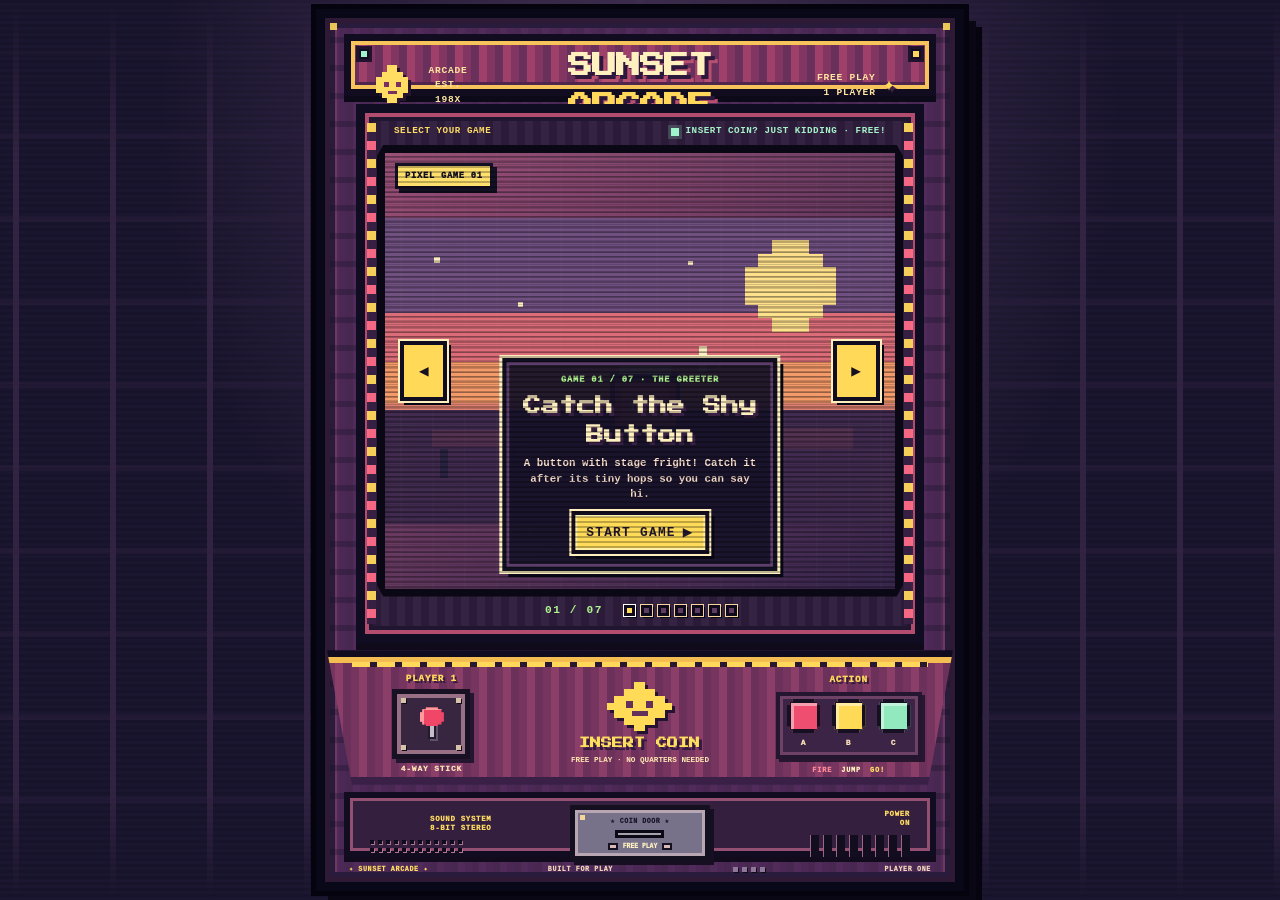
==== commit a2204800: "fixed homepage break" ====
--- a/index.html
+++ b/index.html
@@ -2,30 +2,6 @@
 <html lang="en">
 
 <head>
-<<<<<<< HEAD
-  <meta charset="utf-8">
-  <meta name="viewport" content="width=device-width, initial-scale=1">
-  <title>Sunset Arcade</title>
-  <link rel="icon" href="Pixel%20Star%20Gamer%20Icon.png" type="image/png">
-  <link rel="stylesheet" href="arcade.css">
-<<<<<<< HEAD
-  <style>
-    body.arcade-home { width:100%; height:100vh; height:100svh; min-height:0; overflow:hidden; display:grid; place-items:center; padding:max(6px,env(safe-area-inset-top)) max(6px,env(safe-area-inset-right)) max(6px,env(safe-area-inset-bottom)) max(6px,env(safe-area-inset-left)); background:radial-gradient(ellipse at 50% 0%,#775287 0%,#49305c 42%,#27213d 100%); }
-    body.arcade-home:before { opacity:.11; background-size:18px 18px; }
-    .arcade-cabinet { width:min(100%,1320px); height:100%; min-height:0; display:grid; grid-template-rows:auto minmax(0,1fr) auto; gap:clamp(8px,1.4vh,16px); padding:clamp(9px,1.5vw,18px); border:5px solid #ffcf9b; background:linear-gradient(145deg,#744264,#512e59 48%,#43254f); box-shadow:inset 0 0 0 4px #91516b,inset 0 0 0 8px #382248,0 0 0 4px #261c39,0 15px 40px #171329a8; }
-    .machine-marquee { min-height:54px; display:grid; grid-template-columns:1fr auto 1fr; align-items:center; gap:10px; padding:4px clamp(8px,2vw,24px); border:3px solid #ffcf9b; background:linear-gradient(90deg,#382245,#533155 20%,#39264d 50%,#533155 80%,#382245); box-shadow:inset 0 0 0 3px #6a3b63; }
-    .marquee-side { display:flex; align-items:center; gap:9px; color:#ffcf9b; font-size:clamp(.5rem,1vw,.7rem); font-weight:bold; letter-spacing:.12em; }
-    .marquee-side:last-child { justify-content:flex-end; text-align:right; }
-    .marquee-star { color:#ffe483; font-size:1.5rem; text-shadow:3px 3px #e96f78; }
-    .marquee-title { margin:0; color:#fff0c2; font:clamp(.9rem,2.5vw,1.65rem)/1.4 "Press Start 2P","Courier New",monospace; text-shadow:4px 4px #b54f76; letter-spacing:.03em; }
-    .marquee-title span { color:#ffe483; }
-    .screen-housing { min-height:0; display:grid; grid-template-rows:auto minmax(0,1fr) auto; padding:clamp(7px,1.2vw,14px); border:6px solid #281d3a; background:#14172c; box-shadow:inset 0 0 0 3px #866079,inset 0 0 0 7px #f2c796,0 5px #21172f; }
-    .screen-topline { min-height:27px; display:flex; align-items:center; justify-content:space-between; gap:8px; padding:0 clamp(8px,1.4vw,16px) 5px; color:#ffd884; font-size:clamp(.55rem,1vw,.72rem); font-weight:bold; letter-spacing:.14em; }
-    .screen-status { display:flex; align-items:center; gap:8px; color:#9af3dc; }
-    .status-light { width:9px; height:9px; background:#9af3dc; box-shadow:0 0 0 3px #9af3dc44; animation:status-blink .85s steps(2,end) infinite; }
-    .screen-window { position:relative; min-height:0; overflow:hidden; border:4px solid #0a1124; background:#11182e; box-shadow:inset 0 0 0 2px #56627d,0 0 0 2px #080d1a; }
-    .game-carousel { width:100%; height:100%; min-height:0; display:flex; overflow-x:auto; overflow-y:hidden; scrollbar-width:none; scroll-snap-type:x mandatory; overscroll-behavior-x:contain; touch-action:pan-x pan-y; }
-=======
     <meta charset="utf-8">
     <meta name="viewport" content="width=device-width, initial-scale=1, viewport-fit=cover">
     <meta name="theme-color" content="#442451">
@@ -136,7 +112,6 @@
     .screen-window::before { content:""; position:absolute; z-index:5; inset:0; pointer-events:none; opacity:.26; background:repeating-linear-gradient(to bottom,transparent 0 3px,#000 3px 5px),linear-gradient(90deg,#fff0c20a,transparent 22%,transparent 78%,#fff0c20a); }
     .screen-window::after { content:""; position:absolute; z-index:5; inset:0; pointer-events:none; opacity:.18; background:linear-gradient(180deg,#8cf5e21a,transparent 9%,transparent 82%,#08071899); mix-blend-mode:screen; }
     .game-carousel { width:100%; height:100%; min-height:0; display:flex; overflow-x:auto; overflow-y:hidden; scrollbar-width:none; scroll-snap-type:x mandatory; scroll-behavior:smooth; overscroll-behavior-x:contain; touch-action:pan-x pan-y; }
->>>>>>> 88a4ef98c54178687e62c2d6c3aa8001e8449c8a
     .game-carousel::-webkit-scrollbar { display:none; }
     .game-slide { position:relative; isolation:isolate; flex:0 0 100%; min-width:0; height:100%; overflow:hidden; scroll-snap-align:start; scroll-snap-stop:always; background:linear-gradient(145deg,var(--slide-bg-a),var(--slide-bg-b)); }
     .game-slide::before { content:""; position:absolute; inset:0; z-index:1; pointer-events:none; opacity:.22; background-image:linear-gradient(90deg,transparent 0 15px,#fff1 15px 17px,transparent 17px 32px),linear-gradient(transparent 0 15px,#fff1 15px 17px,transparent 17px 32px); background-size:32px 32px; }
@@ -288,175 +263,6 @@
         body.arcade-home { overflow:auto;min-height:520px;height:auto; }
         .arcade-cabinet { width:min(66vw,500px);height:510px; }
     }
-<<<<<<< HEAD
-
-    /* Full upright cabinet: marquee, recessed screen, broad control deck, and coin return. */
-    body.arcade-home .arcade-cabinet { position:relative; isolation:isolate; width:min(100%,1120px,calc(100svh * .96)); grid-template-rows:auto minmax(0,1fr) auto auto; gap:clamp(7px,1.15vh,13px); padding:clamp(10px,1.5vw,18px) clamp(14px,2.2vw,26px) 9px; border:9px solid #30203e; border-radius:22px 22px 8px 8px; background:linear-gradient(90deg,#63395c 0%,#81506b 8%,#613c60 17%,#563354 50%,#613c60 83%,#81506b 92%,#63395c 100%); box-shadow:inset 0 0 0 4px #bd7c82,inset 0 0 0 8px #59304f,12px 0 0 #2a1d3a,20px 16px 34px #171329b8; }
-    body.arcade-home .machine-marquee { position:relative; width:calc(100% - clamp(24px,6vw,76px)); justify-self:center; min-height:clamp(68px,9svh,96px); padding:6px clamp(12px,2.5vw,32px); border:6px solid #34213e; border-radius:8px 8px 2px 2px; background:linear-gradient(90deg,#301e42,#763a67 16%,#a74c77 50%,#763a67 84%,#301e42); box-shadow:inset 0 0 0 4px #e5a084,inset 0 -8px 0 #633251,0 9px 0 #291a39,0 12px 0 #d09280; }
-    body.arcade-home .machine-marquee:before,body.arcade-home .machine-marquee:after { content:""; position:absolute; top:50%; width:9px; height:9px; transform:translateY(-50%); border:2px solid #fff0c2; background:#9af3dc; box-shadow:0 0 0 4px #9af3dc38,0 0 12px #9af3dc; }
-    body.arcade-home .machine-marquee:before { left:12px; }
-    body.arcade-home .machine-marquee:after { right:12px; background:#ffe483; box-shadow:0 0 0 4px #ffe48338,0 0 12px #ffe483; }
-    body.arcade-home .marquee-title { font-size:clamp(1rem,2.7vw,1.8rem); text-shadow:4px 4px #462747,0 0 14px #ffc57c55; }
-    body.arcade-home .screen-housing { position:relative; margin:0 clamp(8px,1.6vw,18px); padding:clamp(8px,1.4vw,16px); border:10px solid #281d37; border-radius:20px 20px 13px 13px; background:linear-gradient(90deg,#47314f,#171a30 13%,#11162a 50%,#171a30 87%,#47314f); box-shadow:inset 0 0 0 3px #bb7b85,inset 0 0 0 7px #48304f,inset 0 0 24px #090d1b,0 7px 0 #291b39; }
-    body.arcade-home .screen-housing:before,body.arcade-home .screen-housing:after { content:""; position:absolute; z-index:4; top:78px; bottom:76px; width:7px; pointer-events:none; background:repeating-linear-gradient(to bottom,#d18c8c 0 12px,#512d50 12px 23px); opacity:.8; }
-    body.arcade-home .screen-housing:before { left:4px; }
-    body.arcade-home .screen-housing:after { right:4px; }
-    body.arcade-home .screen-window { border:8px solid #0a1022; border-radius:18px 18px 10px 10px; background:#10152b; box-shadow:inset 0 0 0 2px #73809a,inset 0 0 24px #070b17,0 0 0 2px #070b17; }
-    body.arcade-home .screen-topline { min-height:21px; padding-inline:clamp(9px,1.6vw,18px); color:#ffe483; font-size:clamp(.45rem,.78vw,.58rem); letter-spacing:.09em; }
-    body.arcade-home .game-slide { position:relative; display:block; padding:0; background:linear-gradient(145deg,var(--slide-bg-a),var(--slide-bg-b)); }
-    body.arcade-home .game-preview { position:absolute; inset:0; width:100%; height:100%; max-height:none; aspect-ratio:auto; border:0; box-shadow:none; background:linear-gradient(145deg,var(--slide-bg-a),var(--slide-bg-b)); }
-    body.arcade-home .preview-art { width:100%; height:100%; }
-    body.arcade-home .preview-tag { top:10px; left:10px; padding:4px 6px; border-width:2px; font-size:clamp(.42rem,.7vw,.55rem); box-shadow:3px 3px #0d1024; }
-    body.arcade-home .game-preview:after { opacity:.12; background:repeating-linear-gradient(to bottom,transparent 0 3px,#090c19 3px 4px),linear-gradient(180deg,#05081922 0%,transparent 30%,transparent 62%,#05081922 100%); }
-    body.arcade-home .slide-info { position:absolute; z-index:2; left:50%; bottom:clamp(9px,1.8vh,18px); width:min(52%,480px); padding:7px 11px; transform:translateX(-50%); border:3px solid #fff0c2; outline:2px solid #151329a8; color:#fff0c2; text-align:center; background:#17182cd9; box-shadow:3px 3px #080d1dd9,inset 0 0 0 2px #5c4661; }
-    body.arcade-home .game-number { margin-bottom:.1rem; font-size:clamp(.46rem,.68vw,.56rem); }
-    body.arcade-home .slide-info h2 { margin:.05rem 0 .2rem; font-size:clamp(.82rem,1.55vw,1.15rem); line-height:1.3; }
-    body.arcade-home .slide-info p.description { margin:0 auto .3rem; font-size:clamp(.68rem,.85vw,.82rem); line-height:1.25; }
-    body.arcade-home .slide-hint { display:none!important; }
-    body.arcade-home .start-link { min-width:132px; min-height:40px; gap:7px; padding:.35rem .6rem; border-width:3px; font-size:.8rem; }
-    body.arcade-home .screen-arrow { width:clamp(38px,4vw,48px); height:clamp(50px,6vw,62px); border:3px solid #fff0c2; color:#271c39; background:linear-gradient(135deg,#ffe483,#ffb46c); box-shadow:4px 4px #111329,0 0 0 2px #271c39; }
-    body.arcade-home .screen-arrow.previous { left:clamp(7px,1.2vw,16px); }
-    body.arcade-home .screen-arrow.next { right:clamp(7px,1.2vw,16px); }
-    body.arcade-home .screen-arrow:hover { background:#c9f56a; }
-    body.arcade-home .control-deck { position:relative; width:calc(100% + clamp(14px,3vw,38px)); justify-self:center; min-height:clamp(118px,15svh,158px); margin:0; padding:18px clamp(18px,4vw,48px) 14px; clip-path:polygon(2% 0,98% 0,100% 100%,0 100%); border:0; background:linear-gradient(180deg,#d09483 0 9%,#754663 10% 18%,#573653 19% 100%); box-shadow:none; }
-    body.arcade-home .control-deck:before { content:""; position:absolute; top:0; left:5%; right:5%; height:9px; border:3px solid #38233f; background:linear-gradient(90deg,#ff7e81,#ffe483,#9af3dc,#ff7e81); box-shadow:0 4px 0 #291b39; }
-    body.arcade-home .joystick-wrap,body.arcade-home .action-wrap { gap:clamp(8px,1.5vw,18px); color:#ffe2c2; font-size:clamp(.48rem,.7vw,.62rem); }
-    body.arcade-home .joystick { width:clamp(64px,7vw,84px); height:clamp(64px,7vw,84px); border:5px solid #2d2039; border-radius:50%; background:#4c3653; box-shadow:inset 0 0 0 5px #9a6b83,4px 5px 0 #271a35; }
-    body.arcade-home .joystick-shaft { bottom:17px; left:calc(50% - 5px); width:11px; height:31px; background:#d8c9ce; box-shadow:3px 2px #605165; transform:rotate(-9deg); transform-origin:bottom center; }
-    body.arcade-home .joystick-ball { top:12px; left:calc(50% - 13px); width:27px; height:25px; border-radius:50%; background:#e95270; box-shadow:inset 5px 5px #ff9b9c,3px 4px #762d58; }
-    body.arcade-home .decor-button { width:clamp(34px,4vw,52px); height:clamp(34px,4vw,52px); border:5px solid #35223e; border-radius:50%; box-shadow:inset 5px 5px #ffffff75,inset -4px -5px #301e4477,4px 5px #291b39; }
-    body.arcade-home .decor-button:nth-child(2) { transform:translateY(-9px) rotate(6deg); }
-    body.arcade-home .control-caption { line-height:1.8; }
-    body.arcade-home .machine-foot { width:calc(100% - clamp(54px,12vw,130px)); justify-self:center; min-height:clamp(34px,5.5svh,52px); padding:5px clamp(12px,2vw,24px); border:4px solid #2a1c39; color:#f4c8ac; background:linear-gradient(180deg,#593653,#382541); box-shadow:inset 0 0 0 3px #81516b,0 5px 0 #281b37; }
-    body.arcade-home .coin-return { display:flex; align-items:center; gap:8px; color:#ffe483; }
-    body.arcade-home .coin-slot { width:29px; height:8px; border:2px solid #b18393; background:#151329; box-shadow:inset 0 2px #080c1a; }
-    body.arcade-home .speaker { gap:5px; padding:4px 8px; border:2px solid #35223e; background:#281d37; box-shadow:inset 0 0 0 2px #53324e; }
-    body.arcade-home .speaker i { width:4px; height:11px; background:#d18c8c; box-shadow:1px 1px #171329; }
-
-    @media(max-width:700px) {
-      body.arcade-home .arcade-cabinet { width:100%; padding:7px 6px 6px; border-width:5px; border-radius:17px 17px 6px 6px; gap:6px; }
-      body.arcade-home .machine-marquee { width:calc(100% - 22px); min-height:clamp(49px,7svh,66px); padding:3px 12px; border-width:4px; }
-      body.arcade-home .machine-marquee:before { left:7px; }
-      body.arcade-home .machine-marquee:after { right:7px; }
-      body.arcade-home .marquee-title { font-size:clamp(.76rem,3.3vw,1.15rem); text-shadow:3px 3px #462747; }
-      body.arcade-home .marquee-side { font-size:.46rem; }
-      body.arcade-home .screen-housing { margin:0 2px; padding:5px; border-width:6px; border-radius:14px; }
-      body.arcade-home .screen-housing:before,body.arcade-home .screen-housing:after { top:58px; bottom:58px; width:4px; }
-      body.arcade-home .screen-window { border-width:4px; border-radius:11px; }
-      body.arcade-home .screen-topline { min-height:18px; padding-inline:7px; font-size:.43rem; }
-      body.arcade-home .game-slide { display:grid; grid-template-columns:minmax(0,1fr); grid-template-rows:minmax(0,1fr) auto; align-content:stretch; justify-items:center; align-items:center; gap:7px; padding:8px 34px 10px; }
-      body.arcade-home .game-preview { position:relative; inset:auto; width:100%; height:auto; max-height:37svh; aspect-ratio:5/3; border:4px solid #f8ebd4; box-shadow:5px 5px #0d1024,0 0 0 3px #ffffff20; }
-      body.arcade-home .preview-tag { top:5px; left:5px; padding:4px 6px; border-width:2px; font-size:.48rem; }
-      body.arcade-home .game-preview:after { opacity:.13; }
-      body.arcade-home .slide-info { position:relative; left:auto; bottom:auto; width:100%; max-width:540px; margin:0; padding:6px 9px; transform:none; border-width:2px; outline:0; box-shadow:3px 3px #080d1dd9,inset 0 0 0 1px #5c4661; }
-      body.arcade-home .game-number { margin-bottom:.12rem; font-size:.46rem; }
-      body.arcade-home .slide-info h2 { margin:.05rem 0 .15rem; font-size:clamp(.76rem,3.6vw,1rem); line-height:1.25; }
-      body.arcade-home .slide-info p.description { margin:0 auto .25rem; font-size:clamp(.68rem,2.4vw,.82rem); line-height:1.2; }
-      body.arcade-home .start-link { min-width:135px; min-height:40px; padding:.32rem .6rem; border-width:2px; font-size:.78rem; }
-      body.arcade-home .slide-hint { display:none; }
-      body.arcade-home .screen-arrow { top:36%; width:34px; height:45px; border-width:2px; font-size:.8rem; box-shadow:3px 3px #111329,0 0 0 2px #271c39; }
-      body.arcade-home .screen-arrow.previous { left:3px; }
-      body.arcade-home .screen-arrow.next { right:3px; }
-      body.arcade-home .screen-pager { min-height:26px; padding-top:4px; }
-      body.arcade-home .control-deck { width:calc(100% + 8px); min-height:clamp(83px,11svh,102px); margin:0; padding:13px 17px 8px; grid-template-columns:70px minmax(0,1fr) 82px; gap:4px; }
-      body.arcade-home .joystick-wrap,body.arcade-home .action-wrap { gap:5px; font-size:.41rem; letter-spacing:.04em; }
-      body.arcade-home .joystick { width:47px; height:47px; border-width:3px; box-shadow:inset 0 0 0 3px #9a6b83,3px 3px 0 #271a35; }
-      body.arcade-home .joystick-shaft { bottom:11px; width:8px; height:22px; }
-      body.arcade-home .joystick-ball { top:7px; left:calc(50% - 10px); width:20px; height:19px; box-shadow:inset 4px 4px #ff9b9c,2px 3px #762d58; }
-      body.arcade-home .decor-button { width:23px; height:23px; border-width:3px; box-shadow:inset 3px 3px #ffffff75,inset -2px -3px #301e4477,2px 3px #291b39; }
-      body.arcade-home .decor-button:nth-child(2) { transform:translateY(-5px) rotate(6deg); }
-      body.arcade-home .control-caption { font-size:.48rem; letter-spacing:.02em; }
-      body.arcade-home .control-caption strong { font-size:.45rem; letter-spacing:0; }
-      body.arcade-home .machine-foot { width:calc(100% - 24px); min-height:25px; padding:3px 7px; border-width:3px; font-size:.4rem; }
-      body.arcade-home .coin-return { gap:4px; }
-      body.arcade-home .coin-slot { width:19px; height:6px; border-width:1px; }
-      body.arcade-home .speaker { display:none; }
-    }
-    @media(max-width:380px) {
-      body.arcade-home .machine-marquee { grid-template-columns:.75fr auto .75fr; }
-      body.arcade-home .marquee-side { font-size:.39rem; }
-      body.arcade-home .game-slide { padding-right:30px; padding-left:30px; }
-      body.arcade-home .game-preview { max-height:31svh; }
-      body.arcade-home .control-deck { grid-template-columns:58px minmax(0,1fr) 66px; padding-right:10px; padding-left:10px; }
-      body.arcade-home .joystick-wrap,body.arcade-home .action-wrap { font-size:.37rem; }
-      body.arcade-home .decor-button { width:19px; height:19px; }
-    }
-    @media(max-height:650px) and (max-width:700px) {
-      body.arcade-home .machine-marquee { min-height:42px; }
-      body.arcade-home .control-deck { min-height:68px; }
-      body.arcade-home .game-preview { max-height:27svh; }
-      body.arcade-home .slide-info { padding:7px 10px; }
-      body.arcade-home .slide-info p.description { font-size:.72rem; }
-      body.arcade-home .start-link { min-height:36px; }
-    }
-  </style>
-=======
->>>>>>> parent of 317bcd7 (Redesign arcade home page and carousel)
-</head>
-<body>
-  <main class="home-panel">
-    <div class="pixel-sun" aria-hidden="true">☀</div>
-    <p class="eyebrow">WELCOME, PLAYER ONE</p>
-    <h1>Sunset Arcade</h1>
-    <p class="intro">A tiny corner of the internet for small, silly games.<br>Pick a game and stay awhile.</p>
-
-    <section class="game-grid" aria-label="Choose a game">
-      <a class="game-card" href="games/shy-button.html">
-        <span class="card-icon" aria-hidden="true">✦</span>
-        <span class="card-title">Catch the Shy Button</span>
-        <span class="card-copy">It keeps scooting away. Catch it to say hi!</span>
-        <span class="play-link">[ PLAY ]</span>
-      </a>
-      <a class="game-card" href="games/tiny-garden.html">
-        <span class="card-icon sprout" aria-hidden="true">♣</span>
-        <span class="card-title">A Tiny Garden</span>
-        <span class="card-copy">Give a thirsty little plant some water.</span>
-        <span class="play-link">[ PLAY ]</span>
-      </a>
-      <a class="game-card" href="games/homework-blaze.html">
-        <span class="card-icon" aria-hidden="true">🔥</span>
-        <span class="card-title">Homework Blaze</span>
-        <span class="card-copy">Burn the math sheets before they hit the desk!</span>
-        <span class="play-link">[ PLAY ]</span>
-      </a>
-      <a class="game-card" href="games/alien-attack.html">
-        <span class="card-icon" aria-hidden="true">👾</span>
-        <span class="card-title">Alien Attack</span>
-        <span class="card-copy">Pilot your pixel ship, blast through alien waves, and face the boss!</span>
-        <span class="play-link">[ PLAY ]</span>
-      </a>
-      <a class="game-card" href="games/sunset-speedway.html">
-        <span class="card-icon" aria-hidden="true">🏎️</span>
-        <span class="card-title">Sunset Speedway</span>
-        <span class="card-copy">Pick a pixel car, race three laps, and dodge the traffic!</span>
-        <span class="play-link">[ PLAY ]</span>
-      </a>
-      <a class="game-card" href="games/potion-panic.html">
-        <span class="card-icon" aria-hidden="true">🧪</span>
-        <span class="card-title">Potion Panic</span>
-        <span class="card-copy">Catch glowing ingredients in their matching bottles!</span>
-        <span class="play-link">[ PLAY ]</span>
-      </a>
-      <a class="game-card" href="games/moon-mart.html">
-        <span class="card-icon" aria-hidden="true">🛒</span>
-        <span class="card-title">Moon Mart Night Shift</span>
-        <span class="card-copy">Sort weird space groceries before the scanner beeps!</span>
-        <span class="play-link">[ PLAY ]</span>
-      </a>
-    </section>
-<<<<<<< HEAD
-
-    <footer class="control-deck" aria-label="Decorative arcade control panel">
-      <div class="joystick-wrap" aria-hidden="true"><div class="joystick"><i class="joystick-shaft"></i><b class="joystick-ball"></b></div><span>JOYSTICK<br>JUST FOR SHOW</span></div>
-      <p class="control-caption"><strong>GOOD GAMES. GREAT BUTTONS.</strong><span>Use the screen arrows or swipe to pick a game.</span></p>
-      <div class="action-wrap" aria-hidden="true"><div class="decor-button"></div><div class="decor-button"></div><div class="decor-button"></div><span>BUTTONS<br>JUST FOR SHOW</span></div>
-    </footer>
-    <div class="machine-foot" aria-hidden="true"><span>✦ SUNSET ARCADE ✦</span><span class="speaker"><i></i><i></i><i></i><i></i><i></i></span><span class="coin-return"><i class="coin-slot"></i> COIN RETURN</span><span>PLAYER ONE</span></div>
-=======
-    <p class="footer-note">MORE GAMES COMING WHENEVER WE THINK OF THEM ✷</p>
->>>>>>> parent of 317bcd7 (Redesign arcade home page and carousel)
-  </main>
-=======
     @media(prefers-reduced-motion:reduce) { .status-light{animation:none}.game-carousel{scroll-behavior:auto!important}.start-link{transition:none} }
 </style>
 </head>
@@ -774,6 +580,5 @@
         })();
     </script>
 
->>>>>>> 88a4ef98c54178687e62c2d6c3aa8001e8449c8a
 </body>
 </html>
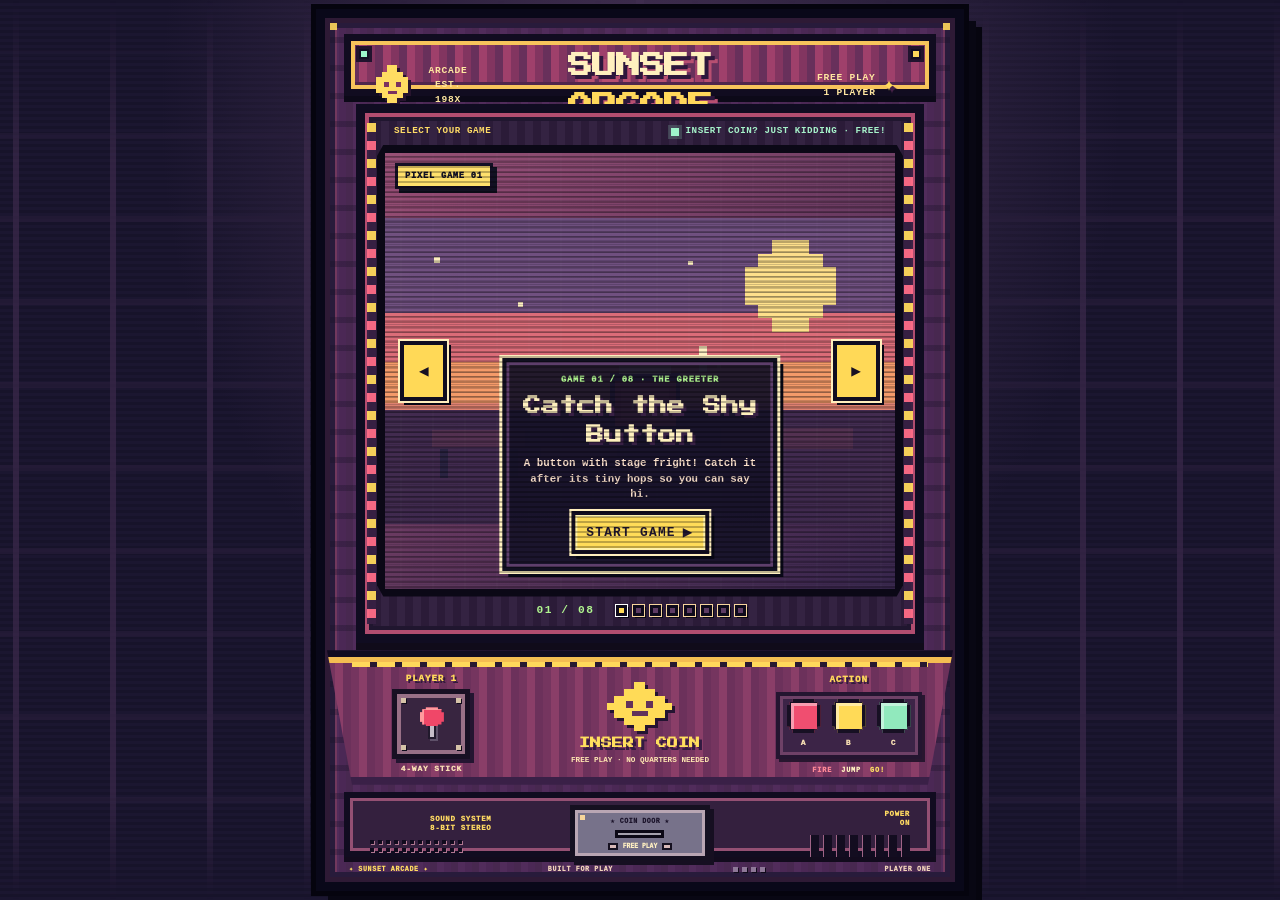
==== commit 6b07cbbc: "Add Haunted Hayride arcade game Adds the new Haunted Hayride mini-game, including the playable tract" ====
--- a/index.html
+++ b/index.html
@@ -305,7 +305,7 @@
                     aria-label="Sunset Arcade games"
                     aria-roledescription="carousel"
                 >
-        <article class="game-slide" style="--slide-bg-a:#9c4f77;--slide-bg-b:#39264e" role="group" aria-roledescription="slide" aria-label="1 of 7: Catch the Shy Button">
+        <article class="game-slide" style="--slide-bg-a:#9c4f77;--slide-bg-b:#39264e" role="group" aria-roledescription="slide" aria-label="1 of 8: Catch the Shy Button">
         <div class="game-preview"><span class="preview-tag">PIXEL GAME 01</span>
         <svg class="preview-art" viewBox="0 0 600 360" role="img" aria-label="Pixel sunset with a shy red button hiding near a tiny star">
         <rect width="600" height="360" fill="#a95178"/><rect width="600" height="112" fill="#705080"/><rect y="112" width="600" height="58" fill="#db6c78"/><rect y="170" width="600" height="48" fill="#f49a69"/><rect y="218" width="600" height="142" fill="#422b50"/>
@@ -316,10 +316,10 @@
         <path d="M369 151h10v10h10v10h-10v10h-10v-10h-10v-10h10z" fill="#fff0c2"/><rect x="390" y="172" width="5" height="5" fill="#ffe08b"/>
         </svg>
         </div>
-        <div class="slide-info"><p class="game-number">GAME 01 / 07 · THE GREETER</p><h2>Catch the Shy Button</h2><p class="description">A button with stage fright! Catch it after its tiny hops so you can say hi.</p><a class="start-link" href="games/shy-button.html"><span>START GAME</span><span class="start-arrow" aria-hidden="true">▶</span></a><p class="slide-hint">A VERY SMALL HELLO AWAITS</p></div>
-        </article>
-
-        <article class="game-slide" style="--slide-bg-a:#596b62;--slide-bg-b:#293d4a" role="group" aria-roledescription="slide" aria-label="2 of 7: A Tiny Garden">
+        <div class="slide-info"><p class="game-number">GAME 01 / 08 · THE GREETER</p><h2>Catch the Shy Button</h2><p class="description">A button with stage fright! Catch it after its tiny hops so you can say hi.</p><a class="start-link" href="games/shy-button.html"><span>START GAME</span><span class="start-arrow" aria-hidden="true">▶</span></a><p class="slide-hint">A VERY SMALL HELLO AWAITS</p></div>
+        </article>
+
+        <article class="game-slide" style="--slide-bg-a:#596b62;--slide-bg-b:#293d4a" role="group" aria-roledescription="slide" aria-label="2 of 8: A Tiny Garden">
         <div class="game-preview"><span class="preview-tag">PIXEL GAME 02</span>
         <svg class="preview-art" viewBox="0 0 600 360" role="img" aria-label="Pixel flower in a terracotta pot under a sunny sky">
         <rect width="600" height="360" fill="#7a9b95"/><rect y="28" width="600" height="198" fill="#a8d5cb"/><rect x="64" y="65" width="76" height="15" fill="#e8f4ce"/><rect x="44" y="80" width="113" height="16" fill="#e8f4ce"/><rect x="426" y="111" width="105" height="15" fill="#e8f4ce"/><rect x="449" y="95" width="57" height="16" fill="#e8f4ce"/>
@@ -331,10 +331,10 @@
         <rect x="91" y="181" width="7" height="7" fill="#fff0c2"/><rect x="180" y="133" width="8" height="8" fill="#fff0c2"/><rect x="391" y="183" width="7" height="7" fill="#fff0c2"/>
         </svg>
         </div>
-        <div class="slide-info"><p class="game-number">GAME 02 / 07 · THE GREEN THUMB</p><h2>A Tiny Garden</h2><p class="description">Water your little pixel plant one splash at a time until it becomes a sunny sunflower.</p><a class="start-link" href="games/tiny-garden.html"><span>START GAME</span><span class="start-arrow" aria-hidden="true">▶</span></a><p class="slide-hint">A LITTLE WATER GOES A LONG WAY</p></div>
-        </article>
-
-        <article class="game-slide" style="--slide-bg-a:#a14f62;--slide-bg-b:#39264b" role="group" aria-roledescription="slide" aria-label="3 of 7: Homework Blaze">
+        <div class="slide-info"><p class="game-number">GAME 02 / 08 · THE GREEN THUMB</p><h2>A Tiny Garden</h2><p class="description">Water your little pixel plant one splash at a time until it becomes a sunny sunflower.</p><a class="start-link" href="games/tiny-garden.html"><span>START GAME</span><span class="start-arrow" aria-hidden="true">▶</span></a><p class="slide-hint">A LITTLE WATER GOES A LONG WAY</p></div>
+        </article>
+
+        <article class="game-slide" style="--slide-bg-a:#a14f62;--slide-bg-b:#39264b" role="group" aria-roledescription="slide" aria-label="3 of 8: Homework Blaze">
         <div class="game-preview"><span class="preview-tag">PIXEL GAME 03</span>
         <svg class="preview-art" viewBox="0 0 600 360" role="img" aria-label="Pixel math homework pages above a desk with a bright flame">
         <rect width="600" height="360" fill="#6d4267"/><rect y="0" width="600" height="170" fill="#45395d"/><rect x="51" y="47" width="5" height="5" fill="#fff0c2"/><rect x="169" y="80" width="6" height="6" fill="#fff0c2"/><rect x="431" y="44" width="5" height="5" fill="#fff0c2"/><rect x="515" y="113" width="7" height="7" fill="#fff0c2"/>
@@ -344,10 +344,10 @@
         <rect y="230" width="600" height="20" fill="#e69a5e"/><rect y="250" width="600" height="110" fill="#9c594f"/><rect x="49" y="270" width="87" height="13" fill="#b86a54"/><rect x="172" y="291" width="140" height="10" fill="#b86a54"/><rect x="404" y="271" width="113" height="15" fill="#b86a54"/><rect x="252" y="193" width="65" height="33" fill="#28223e"/><rect x="261" y="199" width="47" height="24" fill="#f4b34f"/>
         </svg>
         </div>
-        <div class="slide-info"><p class="game-number">GAME 03 / 07 · THE CLASS CLOWN</p><h2>Homework Blaze</h2><p class="description">The math sheets are falling! Click each one to set it ablaze before it hits your desk.</p><a class="start-link" href="games/homework-blaze.html"><span>START GAME</span><span class="start-arrow" aria-hidden="true">▶</span></a><p class="slide-hint">NO CALCULATORS WERE HARMED</p></div>
-        </article>
-
-        <article class="game-slide" style="--slide-bg-a:#28395e;--slide-bg-b:#18223f" role="group" aria-roledescription="slide" aria-label="4 of 7: Alien Attack">
+        <div class="slide-info"><p class="game-number">GAME 03 / 08 · THE CLASS CLOWN</p><h2>Homework Blaze</h2><p class="description">The math sheets are falling! Click each one to set it ablaze before it hits your desk.</p><a class="start-link" href="games/homework-blaze.html"><span>START GAME</span><span class="start-arrow" aria-hidden="true">▶</span></a><p class="slide-hint">NO CALCULATORS WERE HARMED</p></div>
+        </article>
+
+        <article class="game-slide" style="--slide-bg-a:#28395e;--slide-bg-b:#18223f" role="group" aria-roledescription="slide" aria-label="4 of 8: Alien Attack">
         <div class="game-preview"><span class="preview-tag">PIXEL GAME 04</span>
         <svg class="preview-art" viewBox="0 0 600 360" role="img" aria-label="Pixel spaceship firing at three rows of colorful aliens in space">
         <rect width="600" height="360" fill="#111a36"/><rect x="39" y="51" width="6" height="6" fill="#fff0c2"/><rect x="149" y="107" width="5" height="5" fill="#fff0c2"/><rect x="265" y="31" width="6" height="6" fill="#fff0c2"/><rect x="398" y="83" width="5" height="5" fill="#fff0c2"/><rect x="529" y="38" width="7" height="7" fill="#fff0c2"/><rect x="556" y="172" width="5" height="5" fill="#fff0c2"/><rect x="82" y="207" width="5" height="5" fill="#fff0c2"/>
@@ -358,10 +358,10 @@
         <rect x="283" y="299" width="34" height="20" fill="#62eddb"/><rect x="267" y="318" width="66" height="15" fill="#62eddb"/><rect x="249" y="333" width="102" height="15" fill="#378bd0"/><rect x="278" y="282" width="44" height="17" fill="#fff0c2"/><rect x="290" y="252" width="20" height="30" fill="#ff668b"/><rect x="300" y="229" width="4" height="23" fill="#ffe483"/><rect x="234" y="263" width="4" height="39" fill="#ffe483"/><rect x="361" y="256" width="4" height="43" fill="#ffe483"/>
         </svg>
         </div>
-        <div class="slide-info"><p class="game-number">GAME 04 / 07 · THE SPACE CADET</p><h2>Alien Attack</h2><p class="description">Pilot your pixel ship, clear alien waves, and face the mothership's five-bullet tantrum.</p><a class="start-link" href="games/alien-attack.html"><span>START GAME</span><span class="start-arrow" aria-hidden="true">▶</span></a><p class="slide-hint">THE MOTHERSHIP IS NOT HERE TO CHAT</p></div>
-        </article>
-
-        <article class="game-slide" style="--slide-bg-a:#7d4c61;--slide-bg-b:#292d48" role="group" aria-roledescription="slide" aria-label="5 of 7: Sunset Speedway">
+        <div class="slide-info"><p class="game-number">GAME 04 / 08 · THE SPACE CADET</p><h2>Alien Attack</h2><p class="description">Pilot your pixel ship, clear alien waves, and face the mothership's five-bullet tantrum.</p><a class="start-link" href="games/alien-attack.html"><span>START GAME</span><span class="start-arrow" aria-hidden="true">▶</span></a><p class="slide-hint">THE MOTHERSHIP IS NOT HERE TO CHAT</p></div>
+        </article>
+
+        <article class="game-slide" style="--slide-bg-a:#7d4c61;--slide-bg-b:#292d48" role="group" aria-roledescription="slide" aria-label="5 of 8: Sunset Speedway">
         <div class="game-preview"><span class="preview-tag">PIXEL GAME 05</span>
         <svg class="preview-art" viewBox="0 0 600 360" role="img" aria-label="Vertical pixel race track with red and white curbs, three cars, and a pothole">
         <rect width="600" height="360" fill="#5c986d"/><rect x="43" y="0" width="514" height="360" fill="#397650"/><rect x="127" y="0" width="347" height="360" fill="#514d5c"/><rect x="149" y="0" width="14" height="360" fill="#faf0d0"/><rect x="167" y="0" width="9" height="360" fill="#f07069"/><rect x="424" y="0" width="9" height="360" fill="#f07069"/><rect x="438" y="0" width="14" height="360" fill="#faf0d0"/>
@@ -373,10 +373,10 @@
         <rect x="88" y="47" width="9" height="41" fill="#36724f"/><rect x="78" y="56" width="29" height="21" fill="#257455"/><rect x="497" y="287" width="9" height="41" fill="#36724f"/><rect x="487" y="296" width="29" height="21" fill="#257455"/>
         </svg>
         </div>
-        <div class="slide-info"><p class="game-number">GAME 05 / 07 · THE ROAD RASCAL</p><h2>Sunset Speedway</h2><p class="description">Choose your car, dodge the traffic and potholes, then race three laps to the finish.</p><a class="start-link" href="games/sunset-speedway.html"><span>START GAME</span><span class="start-arrow" aria-hidden="true">▶</span></a><p class="slide-hint">HONK HONK. THAT IS THE WHOLE HORN</p></div>
-        </article>
-
-        <article class="game-slide" style="--slide-bg-a:#544273;--slide-bg-b:#202140" role="group" aria-roledescription="slide" aria-label="6 of 7: Potion Panic">
+        <div class="slide-info"><p class="game-number">GAME 05 / 08 · THE ROAD RASCAL</p><h2>Sunset Speedway</h2><p class="description">Choose your car, dodge the traffic and potholes, then race three laps to the finish.</p><a class="start-link" href="games/sunset-speedway.html"><span>START GAME</span><span class="start-arrow" aria-hidden="true">▶</span></a><p class="slide-hint">HONK HONK. THAT IS THE WHOLE HORN</p></div>
+        </article>
+
+        <article class="game-slide" style="--slide-bg-a:#544273;--slide-bg-b:#202140" role="group" aria-roledescription="slide" aria-label="6 of 8: Potion Panic">
         <div class="game-preview"><span class="preview-tag">PIXEL GAME 06</span>
         <svg class="preview-art" viewBox="0 0 600 360" role="img" aria-label="Pixel potion laboratory with three colorful bottles and a sparkling ingredient">
         <rect width="600" height="360" fill="#201d3c"/><rect x="0" y="0" width="600" height="13" fill="#46345f"/><rect x="28" y="82" width="121" height="8" fill="#775080"/><rect x="38" y="90" width="101" height="38" fill="#30254d"/><rect x="451" y="82" width="121" height="8" fill="#775080"/><rect x="461" y="90" width="101" height="38" fill="#30254d"/>
@@ -388,10 +388,10 @@
         <rect y="311" width="600" height="8" fill="#785284"/><rect y="319" width="600" height="41" fill="#33274d"/><rect x="59" y="331" width="39" height="7" fill="#4c385d"/><rect x="122" y="331" width="39" height="7" fill="#4c385d"/><rect x="185" y="331" width="39" height="7" fill="#4c385d"/><rect x="248" y="331" width="39" height="7" fill="#4c385d"/><rect x="311" y="331" width="39" height="7" fill="#4c385d"/><rect x="374" y="331" width="39" height="7" fill="#4c385d"/><rect x="437" y="331" width="39" height="7" fill="#4c385d"/>
         </svg>
         </div>
-        <div class="slide-info"><p class="game-number">GAME 06 / 07 · THE MIX MASTER</p><h2>Potion Panic</h2><p class="description">Catch each glowing ingredient in its matching bottle, build a streak, and brew something sparkly.</p><a class="start-link" href="games/potion-panic.html"><span>START GAME</span><span class="start-arrow" aria-hidden="true">▶</span></a><p class="slide-hint">CAULDRON NOT INCLUDED</p></div>
-        </article>
-
-        <article class="game-slide" style="--slide-bg-a:#316b79;--slide-bg-b:#282949" role="group" aria-roledescription="slide" aria-label="7 of 7: Moon Mart Night Shift">
+        <div class="slide-info"><p class="game-number">GAME 06 / 08 · THE MIX MASTER</p><h2>Potion Panic</h2><p class="description">Catch each glowing ingredient in its matching bottle, build a streak, and brew something sparkly.</p><a class="start-link" href="games/potion-panic.html"><span>START GAME</span><span class="start-arrow" aria-hidden="true">▶</span></a><p class="slide-hint">CAULDRON NOT INCLUDED</p></div>
+        </article>
+
+        <article class="game-slide" style="--slide-bg-a:#316b79;--slide-bg-b:#282949" role="group" aria-roledescription="slide" aria-label="7 of 8: Moon Mart Night Shift">
         <div class="game-preview"><span class="preview-tag">PIXEL GAME 07</span>
         <svg class="preview-art" viewBox="0 0 600 360" role="img" aria-label="Pixel alien grocery store with a moon milk carton, screaming pickle, and colorful sorting bins">
         <rect width="600" height="360" fill="#192747"/><rect x="28" y="28" width="544" height="116" fill="#285170"/><rect x="41" y="42" width="6" height="6" fill="#fff0c2"/><rect x="96" y="95" width="7" height="7" fill="#ffe483"/><rect x="454" y="56" width="5" height="5" fill="#c9f56a"/><rect x="513" y="115" width="5" height="5" fill="#65e9e3"/><rect x="251" y="36" width="96" height="28" fill="#ffac59"/><rect x="258" y="43" width="82" height="14" fill="#182644"/><text x="299" y="54" text-anchor="middle" fill="#c9f56a" font-size="10" font-weight="bold" font-family="Courier New,monospace">MOON MART</text>
@@ -401,7 +401,21 @@
         <rect x="67" y="291" width="125" height="54" fill="#28566d"/><rect x="67" y="291" width="125" height="9" fill="#65e9e3"/><rect x="238" y="291" width="125" height="54" fill="#744653"/><rect x="238" y="291" width="125" height="9" fill="#ffac59"/><rect x="409" y="291" width="125" height="54" fill="#496647"/><rect x="409" y="291" width="125" height="9" fill="#c9f56a"/><text x="129" y="330" text-anchor="middle" fill="#e3ffff" font-size="11" font-weight="bold" font-family="Courier New,monospace">CHILL</text><text x="300" y="330" text-anchor="middle" fill="#fff0c2" font-size="11" font-weight="bold" font-family="Courier New,monospace">CRUNCH</text><text x="471" y="330" text-anchor="middle" fill="#f1ffd6" font-size="11" font-weight="bold" font-family="Courier New,monospace">WIGGLE</text>
         </svg>
         </div>
-        <div class="slide-info"><p class="game-number">GAME 07 / 07 · THE SPACE SHOPKEEPER</p><h2>Moon Mart Night Shift</h2><p class="description">Sort moon milk, meteor nuggets, and screaming pickles before the scanner buys them.</p><a class="start-link" href="games/moon-mart.html"><span>START GAME</span><span class="start-arrow" aria-hidden="true">▶</span></a><p class="slide-hint">THE PICKLE IS NOT ON THE PAYROLL</p></div>
+        <div class="slide-info"><p class="game-number">GAME 07 / 08 · THE SPACE SHOPKEEPER</p><h2>Moon Mart Night Shift</h2><p class="description">Sort moon milk, meteor nuggets, and screaming pickles before the scanner buys them.</p><a class="start-link" href="games/moon-mart.html"><span>START GAME</span><span class="start-arrow" aria-hidden="true">▶</span></a><p class="slide-hint">THE PICKLE IS NOT ON THE PAYROLL</p></div>
+        </article>
+
+        <article class="game-slide" style="--slide-bg-a:#312d4d;--slide-bg-b:#101a2c" role="group" aria-roledescription="slide" aria-label="8 of 8: Haunted Hayride">
+        <div class="game-preview"><span class="preview-tag">PIXEL GAME 08</span>
+        <svg class="preview-art" viewBox="0 0 600 360" role="img" aria-label="Pixel view from an orange tractor down a moonlit haunted farm road">
+        <rect width="600" height="360" fill="#25213b"/><rect y="0" width="600" height="120" fill="#38324e"/><rect y="120" width="600" height="88" fill="#655061"/><rect y="208" width="600" height="152" fill="#303d42"/>
+        <path d="M0 205h52v-22h32v25h35v-34h30v32h48v-41h30v35h38v-28h29v31h48v-35h31v33h43v-26h33v42h53v28H0z" fill="#252638"/>
+        <path d="M350 201v-57h18v-31h21v31h25v-17h16v17h26v57z" fill="#171a2b"/><path d="M341 151l39-36 19 17 24-36 34 44 22-15 28 32v8H341z" fill="#171a2b"/><rect x="384" y="163" width="8" height="13" fill="#ffc778"/><rect x="414" y="162" width="8" height="13" fill="#ffc778"/>
+        <path d="M184 205h232l136 155H48z" fill="#34303d"/><path d="M196 205h208l111 155H84z" fill="#48404a"/><path d="M293 226h14v26h-14zm-24 51h16v33h-16zm-39 68h19v15h-19zm68-116h12v18h-12zm50 92h18v36h-18z" fill="#c49a73" opacity=".8"/>
+        <path d="M17 228h5v-46h7v46h7v-34h7v41H17zM531 243h7v-55h8v55h6v-38h7v47h-28z" fill="#755a43"/><path d="M61 275h26v-15h25v15h23v-34h25v34h20v20H61zm366-7h22v-24h18v24h25v27h-65z" fill="#a87846"/>
+        <path d="M245 271q-4-23 18-30h25v10h14v20h-7v14h-39v-10z" fill="#d96d46"/><path d="M257 258h8v7h-8zm22 0h8v7h-8zm-14 15h18v6h-18z" fill="#ffe59a"/><path d="M213 320h174l54 40H159z" fill="#792f3d"/><path d="M246 309h108l38 24H208z" fill="#bb4f43"/><path d="M230 318h122l22 13H208z" fill="#e18050"/><path d="M63 89h23v5h8v22H85v6H63v-6h-7V98h7z" fill="#ffe7a8"/><path d="M71 97h12v8h8v7H69v-7h-4v-6h6z" fill="#38324e"/><path d="M129 92h8l8-9 3 11 10-7-3 13h-10l-5 6-5-6h-10l-4-13z" fill="#191c2e"/>
+        </svg>
+        </div>
+        <div class="slide-info"><p class="game-number">GAME 08 / 08 · THE MIDNIGHT DRIVER</p><h2>Haunted Hayride</h2><p class="description">Drive a winding moonlit farm road, dodge spooky obstacles, and collect candy from the tractor seat.</p><a class="start-link" href="games/haunted-hayride.html"><span>START GAME</span><span class="start-arrow" aria-hidden="true">▶</span></a><p class="slide-hint">THE PASSENGERS ARE MOSTLY PUMPKINS</p></div>
         </article>
                 </section>
 
@@ -421,7 +435,7 @@
             </div>
 
             <nav class="screen-pager" aria-label="Choose a game screen">
-                <span class="page-count" id="page-count" aria-live="polite">01 / 07</span>
+                <span class="page-count" id="page-count" aria-live="polite">01 / 08</span>
                 <div class="page-dots" id="page-dots" aria-label="Game screens"></div>
             </nav>
 
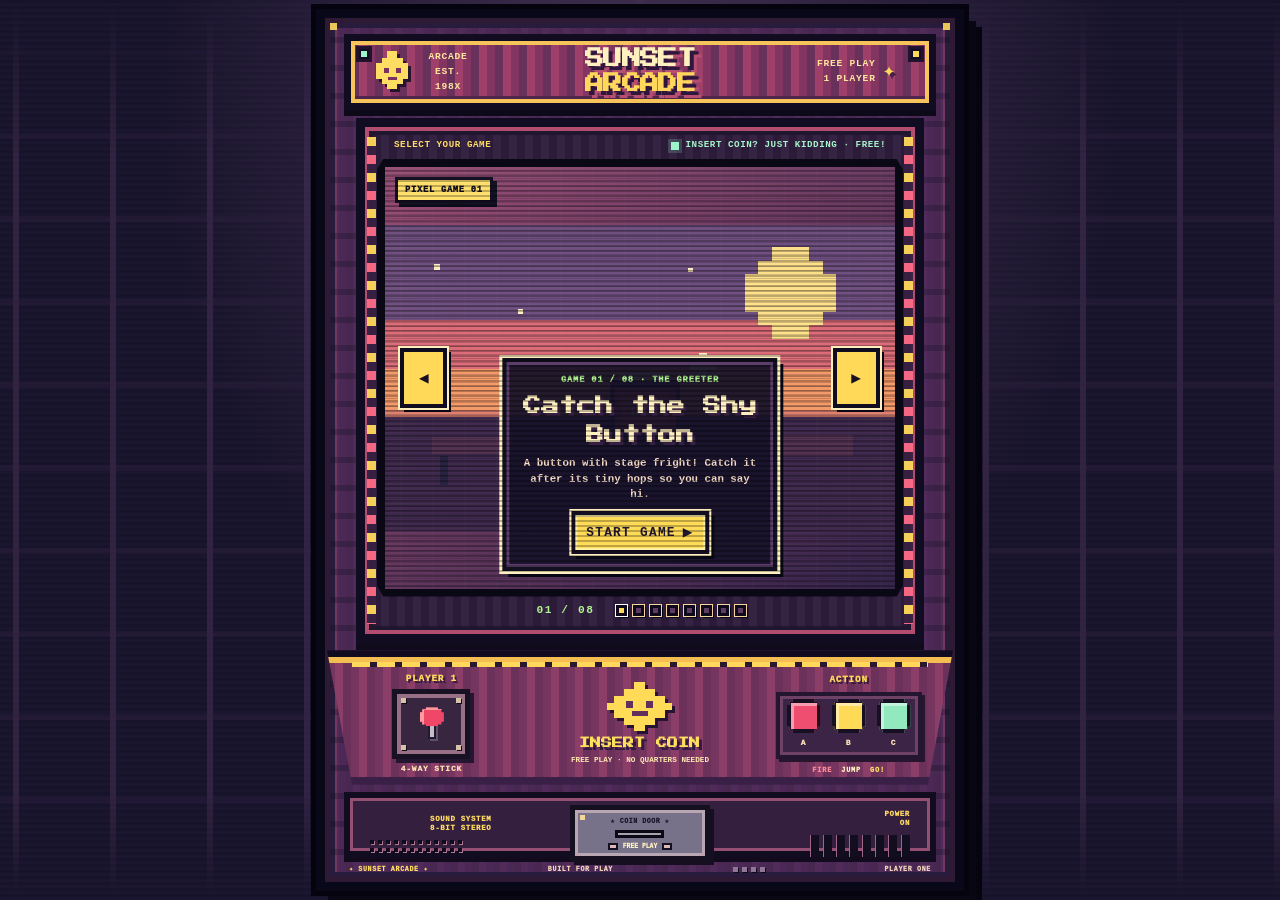
==== commit 53fd5b58: "feat: play all games inside the shared arcade cabinet" ====
--- a/index.html
+++ b/index.html
@@ -265,6 +265,7 @@
     }
     @media(prefers-reduced-motion:reduce) { .status-light{animation:none}.game-carousel{scroll-behavior:auto!important}.start-link{transition:none} }
 </style>
+    <link rel="stylesheet" href="arcade-shell.css">
 </head>
 
 <body class="arcade-home">
@@ -287,13 +288,13 @@
             </div>
         </header>
 
-        <section class="screen-housing" aria-label="Arcade game selection screen">
+        <section class="screen-housing" aria-label="Arcade screen">
 
             <div class="screen-topline">
-                <span>SELECT YOUR GAME</span>
+                <span id="screen-label">SELECT YOUR GAME</span>
                 <span class="screen-status">
                     <i class="status-light" aria-hidden="true"></i>
-                    INSERT COIN? JUST KIDDING · FREE!
+                    <span id="screen-status-text">INSERT COIN? JUST KIDDING · FREE!</span>
                 </span>
             </div>
 
@@ -415,8 +416,17 @@
         <path d="M245 271q-4-23 18-30h25v10h14v20h-7v14h-39v-10z" fill="#d96d46"/><path d="M257 258h8v7h-8zm22 0h8v7h-8zm-14 15h18v6h-18z" fill="#ffe59a"/><path d="M213 320h174l54 40H159z" fill="#792f3d"/><path d="M246 309h108l38 24H208z" fill="#bb4f43"/><path d="M230 318h122l22 13H208z" fill="#e18050"/><path d="M63 89h23v5h8v22H85v6H63v-6h-7V98h7z" fill="#ffe7a8"/><path d="M71 97h12v8h8v7H69v-7h-4v-6h6z" fill="#38324e"/><path d="M129 92h8l8-9 3 11 10-7-3 13h-10l-5 6-5-6h-10l-4-13z" fill="#191c2e"/>
         </svg>
         </div>
-        <div class="slide-info"><p class="game-number">GAME 08 / 08 · THE MIDNIGHT DRIVER</p><h2>Haunted Hayride</h2><p class="description">Drive a winding moonlit farm road, dodge spooky obstacles, and collect candy from the tractor seat.</p><a class="start-link" href="games/haunted-hayride.html"><span>START GAME</span><span class="start-arrow" aria-hidden="true">▶</span></a><p class="slide-hint">THE PASSENGERS ARE MOSTLY PUMPKINS</p></div>
-        </article>
+        <div class="slide-info"><p class="game-number">GAME 08 / 08 · THE MIDNIGHT DRIVER</p><h2>Haunted Hayride</h2><p class="description">Drive straight down a moonlit farm road, dodge spooky obstacles, and collect candy from the tractor seat.</p><a class="start-link" href="games/haunted-hayride.html"><span>START GAME</span><span class="start-arrow" aria-hidden="true">▶</span></a><p class="slide-hint">THE PASSENGERS ARE MOSTLY PUMPKINS</p></div>
+        </article>
+                </section>
+
+                <section class="game-player" id="game-player" aria-label="Now playing" hidden>
+                    <div class="player-toolbar">
+                        <button class="player-button" id="exit-game" type="button" aria-label="Back to game selection">&#8592; GAMES</button>
+                        <p class="playing-title" id="playing-title" aria-live="polite"></p>
+                        <button class="player-button" id="restart-game" type="button" aria-label="Restart game">RESTART</button>
+                    </div>
+                    <div class="game-frame-slot" id="game-frame-slot"></div>
                 </section>
 
                 <button
@@ -500,99 +510,7 @@
 
     </main>
 
-    <script>
-        (() => {
-            const carousel = document.querySelector("#game-carousel");
-            const slides = Array.from(carousel.querySelectorAll(".game-slide"));
-            const previousButton = document.querySelector("#previous-game");
-            const nextButton = document.querySelector("#next-game");
-            const pageCount = document.querySelector("#page-count");
-            const dots = document.querySelector("#page-dots");
-
-            let activeIndex = 0;
-            let scrollFrame = 0;
-
-            function setActive(index, scroll = true) {
-                activeIndex = (index + slides.length) % slides.length;
-
-                slides.forEach((slide, slideIndex) => {
-                    const active = slideIndex === activeIndex;
-                    slide.setAttribute("aria-hidden", String(!active));
-                    slide.inert = !active;
-                    dots.children[slideIndex].setAttribute(
-                        "aria-current",
-                        String(active)
-                    );
-                });
-
-                pageCount.textContent =
-                    String(activeIndex + 1).padStart(2, "0") +
-                    " / " +
-                    String(slides.length).padStart(2, "0");
-
-                if (scroll) {
-                    const reducedMotion = window.matchMedia(
-                        "(prefers-reduced-motion: reduce)"
-                    ).matches;
-
-                    carousel.scrollTo({
-                        left: activeIndex * carousel.clientWidth,
-                        behavior: reducedMotion ? "auto" : "smooth"
-                    });
-                }
-            }
-
-            slides.forEach((slide, index) => {
-                const dot = document.createElement("button");
-                dot.type = "button";
-                dot.className = "page-dot";
-                dot.setAttribute(
-                    "aria-label",
-                    "Go to game " + (index + 1) + ": " +
-                    slide.querySelector("h2").textContent
-                );
-                dot.setAttribute("aria-current", "false");
-                dot.addEventListener("click", () => setActive(index));
-                dots.append(dot);
-            });
-
-            previousButton.addEventListener("click", () => {
-                setActive(activeIndex - 1);
-            });
-
-            nextButton.addEventListener("click", () => {
-                setActive(activeIndex + 1);
-            });
-
-            carousel.addEventListener("scroll", () => {
-                if (scrollFrame) return;
-
-                scrollFrame = requestAnimationFrame(() => {
-                    scrollFrame = 0;
-                    const index = Math.round(
-                        carousel.scrollLeft / carousel.clientWidth
-                    );
-
-                    if (index !== activeIndex && index >= 0 && index < slides.length) {
-                        setActive(index, false);
-                    }
-                });
-            }, { passive: true });
-
-            carousel.addEventListener("keydown", event => {
-                if (event.target !== carousel) return;
-
-                if (event.key === "ArrowLeft" || event.key === "ArrowRight") {
-                    event.preventDefault();
-                    setActive(activeIndex + (event.key === "ArrowRight" ? 1 : -1));
-                }
-            });
-
-            window.addEventListener("resize", () => setActive(activeIndex, true));
-
-            setActive(0, false);
-        })();
-    </script>
+    <script src="arcade-shell.js"></script>
 
 </body>
 </html>
--- a/arcade-shell.css
+++ b/arcade-shell.css
@@ -0,0 +1,38 @@
+/* The cabinet is shared by selection and play; only its screen changes. */
+.game-carousel[hidden], .game-player[hidden], .screen-pager[hidden], .screen-arrow[hidden] { display: none; }
+.game-player { width: 100%; height: 100%; display: flex; flex-direction: column; background: #171329; }
+.player-toolbar { flex: 0 0 auto; display: grid; grid-template-columns: auto minmax(0, 1fr) auto; align-items: center; gap: 8px; padding: 6px; border-bottom: 3px solid #71345f; background: #211834; }
+.playing-title { margin: 0; color: #fff0bf; font: bold .8rem/1.35 "Courier New", monospace; overflow-wrap: anywhere; }
+.player-button { min-height: 40px; padding: 5px 7px; border: 2px solid #ffdc66; color: #ffdc66; background: #3a254a; font: bold .7rem "Courier New", monospace; touch-action: manipulation; }
+.player-button:hover { background: #603654; }
+.player-button:focus-visible { outline-offset: 1px; }
+.game-frame-slot { flex: 1 1 0; min-height: 0; }
+.game-frame { display: block; width: 100%; height: 100%; border: 0; background: #171329; }
+.is-playing .screen-window::before { opacity: .1; }
+.is-playing .screen-window::after { opacity: .08; }
+.is-playing .screen-housing { grid-template-rows: auto minmax(0, 1fr); }
+@media (min-width: 701px) {
+    .arcade-cabinet { grid-template-rows: minmax(76px, .115fr) minmax(0, 1fr) auto minmax(65px, .105fr) auto; }
+    .marquee-title { font-size: clamp(.85rem, 2vw, 1.2rem); line-height: 1.3; }
+}
+@media (max-width: 700px) {
+    .player-toolbar { gap: 4px; padding: 5px; }
+    .playing-title { font-size: .72rem; }
+    .player-button { padding: 4px; font-size: .65rem; }
+}
+@media (max-height: 750px) {
+    .arcade-cabinet.is-playing { grid-template-rows: minmax(48px, .1fr) minmax(0, 1fr) auto auto; }
+    .is-playing .service-panel { display: none; }
+}
+@media (min-width: 701px) and (max-height: 850px) {
+    .arcade-cabinet.is-playing { grid-template-rows: minmax(76px, .1fr) minmax(0, 1fr) auto auto; }
+    .is-playing .service-panel { display: none; }
+}
+@media (max-height: 700px) {
+    body.arcade-home { height: auto; min-height: 700px; overflow-y: auto; }
+    .arcade-cabinet { width: min(96vw, 580px); height: 690px; }
+}
+@media (min-width: 701px) and (max-height: 700px) {
+    body.arcade-home { min-height: 770px; }
+    .arcade-cabinet { height: 760px; }
+}
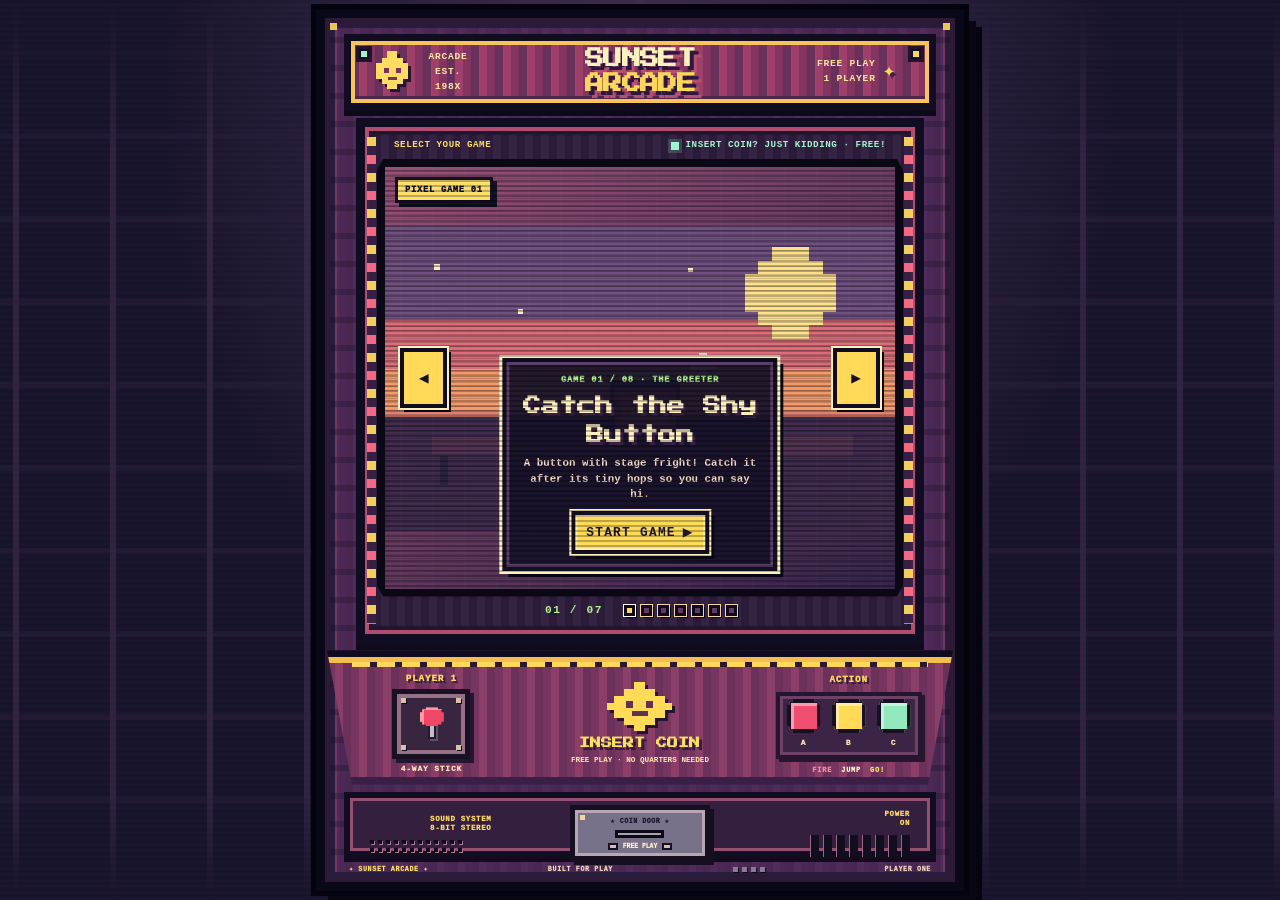
==== commit 9da82740: "Remove Haunted Hayride game" ====
--- a/index.html
+++ b/index.html
@@ -402,22 +402,9 @@
         <rect x="67" y="291" width="125" height="54" fill="#28566d"/><rect x="67" y="291" width="125" height="9" fill="#65e9e3"/><rect x="238" y="291" width="125" height="54" fill="#744653"/><rect x="238" y="291" width="125" height="9" fill="#ffac59"/><rect x="409" y="291" width="125" height="54" fill="#496647"/><rect x="409" y="291" width="125" height="9" fill="#c9f56a"/><text x="129" y="330" text-anchor="middle" fill="#e3ffff" font-size="11" font-weight="bold" font-family="Courier New,monospace">CHILL</text><text x="300" y="330" text-anchor="middle" fill="#fff0c2" font-size="11" font-weight="bold" font-family="Courier New,monospace">CRUNCH</text><text x="471" y="330" text-anchor="middle" fill="#f1ffd6" font-size="11" font-weight="bold" font-family="Courier New,monospace">WIGGLE</text>
         </svg>
         </div>
-        <div class="slide-info"><p class="game-number">GAME 07 / 08 · THE SPACE SHOPKEEPER</p><h2>Moon Mart Night Shift</h2><p class="description">Sort moon milk, meteor nuggets, and screaming pickles before the scanner buys them.</p><a class="start-link" href="games/moon-mart.html"><span>START GAME</span><span class="start-arrow" aria-hidden="true">▶</span></a><p class="slide-hint">THE PICKLE IS NOT ON THE PAYROLL</p></div>
-        </article>
-
-        <article class="game-slide" style="--slide-bg-a:#312d4d;--slide-bg-b:#101a2c" role="group" aria-roledescription="slide" aria-label="8 of 8: Haunted Hayride">
-        <div class="game-preview"><span class="preview-tag">PIXEL GAME 08</span>
-        <svg class="preview-art" viewBox="0 0 600 360" role="img" aria-label="Pixel view from an orange tractor down a moonlit haunted farm road">
-        <rect width="600" height="360" fill="#25213b"/><rect y="0" width="600" height="120" fill="#38324e"/><rect y="120" width="600" height="88" fill="#655061"/><rect y="208" width="600" height="152" fill="#303d42"/>
-        <path d="M0 205h52v-22h32v25h35v-34h30v32h48v-41h30v35h38v-28h29v31h48v-35h31v33h43v-26h33v42h53v28H0z" fill="#252638"/>
-        <path d="M350 201v-57h18v-31h21v31h25v-17h16v17h26v57z" fill="#171a2b"/><path d="M341 151l39-36 19 17 24-36 34 44 22-15 28 32v8H341z" fill="#171a2b"/><rect x="384" y="163" width="8" height="13" fill="#ffc778"/><rect x="414" y="162" width="8" height="13" fill="#ffc778"/>
-        <path d="M184 205h232l136 155H48z" fill="#34303d"/><path d="M196 205h208l111 155H84z" fill="#48404a"/><path d="M293 226h14v26h-14zm-24 51h16v33h-16zm-39 68h19v15h-19zm68-116h12v18h-12zm50 92h18v36h-18z" fill="#c49a73" opacity=".8"/>
-        <path d="M17 228h5v-46h7v46h7v-34h7v41H17zM531 243h7v-55h8v55h6v-38h7v47h-28z" fill="#755a43"/><path d="M61 275h26v-15h25v15h23v-34h25v34h20v20H61zm366-7h22v-24h18v24h25v27h-65z" fill="#a87846"/>
-        <path d="M245 271q-4-23 18-30h25v10h14v20h-7v14h-39v-10z" fill="#d96d46"/><path d="M257 258h8v7h-8zm22 0h8v7h-8zm-14 15h18v6h-18z" fill="#ffe59a"/><path d="M213 320h174l54 40H159z" fill="#792f3d"/><path d="M246 309h108l38 24H208z" fill="#bb4f43"/><path d="M230 318h122l22 13H208z" fill="#e18050"/><path d="M63 89h23v5h8v22H85v6H63v-6h-7V98h7z" fill="#ffe7a8"/><path d="M71 97h12v8h8v7H69v-7h-4v-6h6z" fill="#38324e"/><path d="M129 92h8l8-9 3 11 10-7-3 13h-10l-5 6-5-6h-10l-4-13z" fill="#191c2e"/>
-        </svg>
-        </div>
-        <div class="slide-info"><p class="game-number">GAME 08 / 08 · THE MIDNIGHT DRIVER</p><h2>Haunted Hayride</h2><p class="description">Drive straight down a moonlit farm road, dodge spooky obstacles, and collect candy from the tractor seat.</p><a class="start-link" href="games/haunted-hayride.html"><span>START GAME</span><span class="start-arrow" aria-hidden="true">▶</span></a><p class="slide-hint">THE PASSENGERS ARE MOSTLY PUMPKINS</p></div>
-        </article>
+        <div class="slide-info"><p class="game-number">GAME 07 / 07 · THE SPACE SHOPKEEPER</p><h2>Moon Mart Night Shift</h2><p class="description">Sort moon milk, meteor nuggets, and screaming pickles before the scanner buys them.</p><a class="start-link" href="games/moon-mart.html"><span>START GAME</span><span class="start-arrow" aria-hidden="true">▶</span></a><p class="slide-hint">THE PICKLE IS NOT ON THE PAYROLL</p></div>
+        </article>
+
                 </section>
 
                 <section class="game-player" id="game-player" aria-label="Now playing" hidden>
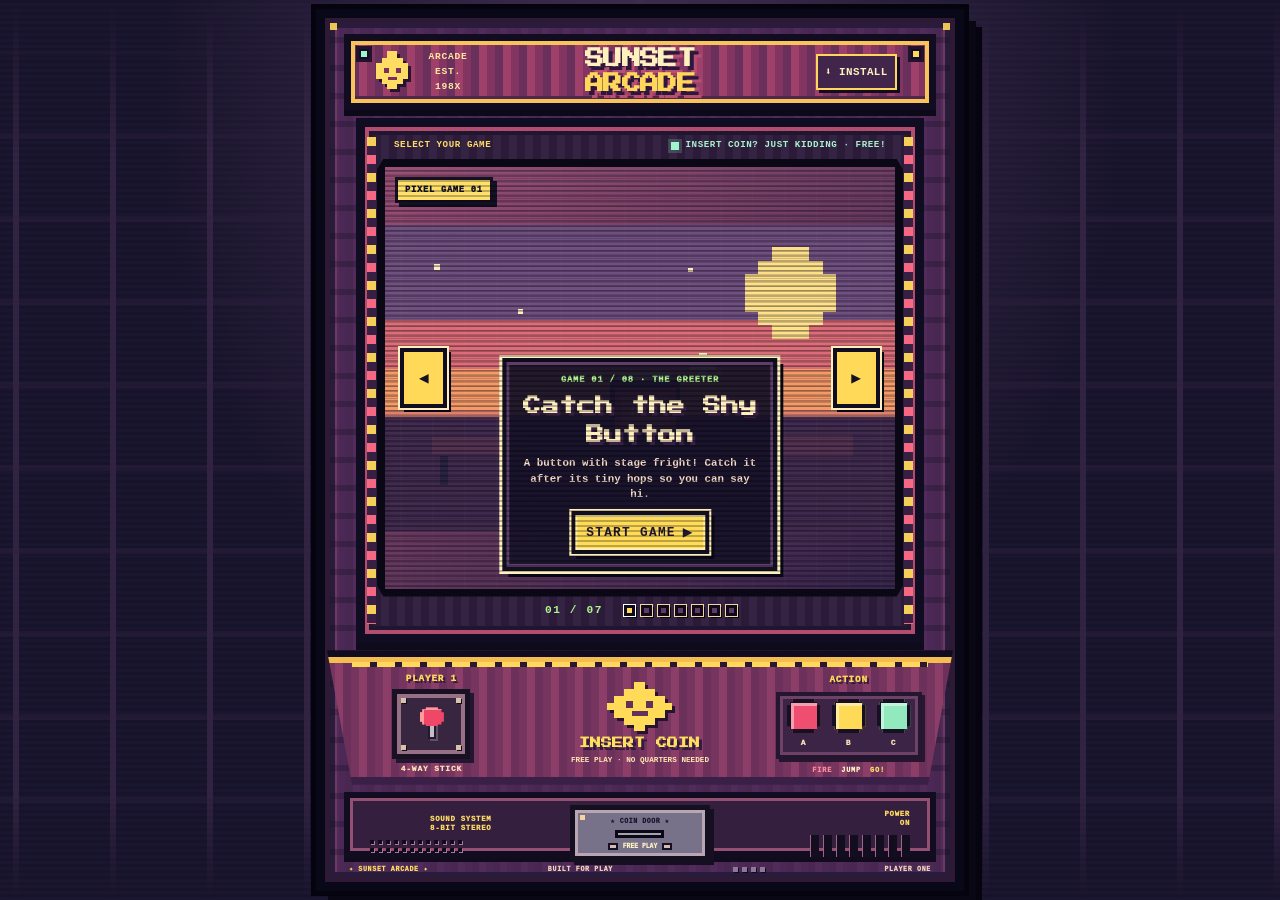
==== commit 07f59a92: "Add installable PWA support Adds a web app manifest, install prompt flow, and service worker so Suns" ====
--- a/index.html
+++ b/index.html
@@ -5,10 +5,15 @@
     <meta charset="utf-8">
     <meta name="viewport" content="width=device-width, initial-scale=1, viewport-fit=cover">
     <meta name="theme-color" content="#442451">
+    <meta name="apple-mobile-web-app-capable" content="yes">
+    <meta name="apple-mobile-web-app-status-bar-style" content="black-translucent">
+    <meta name="apple-mobile-web-app-title" content="Sunset Arcade">
 
     <title>Sunset Arcade</title>
 
     <link rel="icon" href="Pixel%20Star%20Gamer%20Icon.png" type="image/png">
+    <link rel="apple-touch-icon" href="icons/icon-192.png">
+    <link rel="manifest" href="manifest.webmanifest">
     <link rel="stylesheet" href="arcade.css">
 
 <style>
@@ -86,6 +91,14 @@
     .marquee-side { min-width:0; display:flex; align-items:center; justify-content:center; gap:7px; color:#ffe7a0; font-size:clamp(.42rem,.75vw,.62rem); font-weight:900; letter-spacing:.08em; line-height:1.55; }
     .marquee-side:last-child { text-align:right; }
     .marquee-side:last-child span:first-child { text-align:right; }
+    .install-app { min-height:36px; padding:5px 7px; border:2px solid #ffd85b; color:#fff0bf; background:#42254b; box-shadow:3px 3px #100d22; font:900 clamp(.55rem,1vw,.68rem)/1.2 "Courier New",monospace; letter-spacing:.04em; cursor:pointer; touch-action:manipulation; }
+    .install-app:hover, .install-app:focus-visible { color:#211834; background:#ffd85b; outline:2px solid #fff0bf; outline-offset:2px; }
+    .install-help { width:min(90vw,440px); padding:18px; border:4px solid #ffd85b; color:#fff0bf; background:#302044; box-shadow:8px 8px #100d22; font:700 15px/1.5 "Courier New",monospace; }
+    .install-help::backdrop { background:#100d22cc; }
+    .install-help h2 { margin:0 0 12px; color:#ffd85b; font:900 14px/1.5 "Courier New",monospace; }
+    .install-help ul { padding-left:20px; }
+    .install-help li { margin:8px 0; }
+    .install-help button { min-height:40px; padding:7px 12px; border:3px solid #fff0bf; color:#211834; background:#ffd85b; box-shadow:3px 3px #100d22; font:900 13px "Courier New",monospace; cursor:pointer; }
     .marquee-glyph { width:clamp(24px,3.5vw,42px); height:auto; flex:0 0 auto; image-rendering:pixelated; shape-rendering:crispEdges; filter:drop-shadow(3px 3px 0 #27142e); }
     .marquee-star { font-size:1.3rem; color:var(--gold); text-shadow:3px 3px 0 #442046; }
     .marquee-title { min-width:0; margin:0; color:var(--cream); text-align:center; font-family:"Press Start 2P","Courier New",monospace; font-size:clamp(.85rem,2.1vw,1.55rem); font-weight:1000; line-height:1.6; letter-spacing:-.035em; overflow-wrap:anywhere; text-shadow:4px 4px 0 #2d173c, 7px 7px 0 #b74f71; }
@@ -283,8 +296,7 @@
             </div>
             <h1 class="marquee-title">SUNSET <span>ARCADE</span></h1>
             <div class="marquee-side">
-                <span>FREE PLAY<br>1 PLAYER</span>
-                <span class="marquee-star" aria-hidden="true">✦</span>
+                <button class="install-app" id="install-app" type="button" aria-label="Install Sunset Arcade">⬇ INSTALL</button>
             </div>
         </header>
 
@@ -495,9 +507,21 @@
             <span>PLAYER ONE</span>
         </div>
 
+        <dialog class="install-help" id="install-help" aria-labelledby="install-help-title">
+            <h2 id="install-help-title">TAKE THE ARCADE WITH YOU</h2>
+            <p>Install Sunset Arcade from your browser:</p>
+            <ul>
+                <li><strong>iPhone or iPad:</strong> tap Share, then Add to Home Screen.</li>
+                <li><strong>Android:</strong> open the browser menu and choose Install app or Add to Home screen.</li>
+                <li><strong>Computer:</strong> choose Install from the browser's address bar or menu.</li>
+            </ul>
+            <button id="close-install-help" type="button">GOT IT</button>
+        </dialog>
+
     </main>
 
     <script src="arcade-shell.js"></script>
+    <script src="pwa.js"></script>
 
 </body>
 </html>
